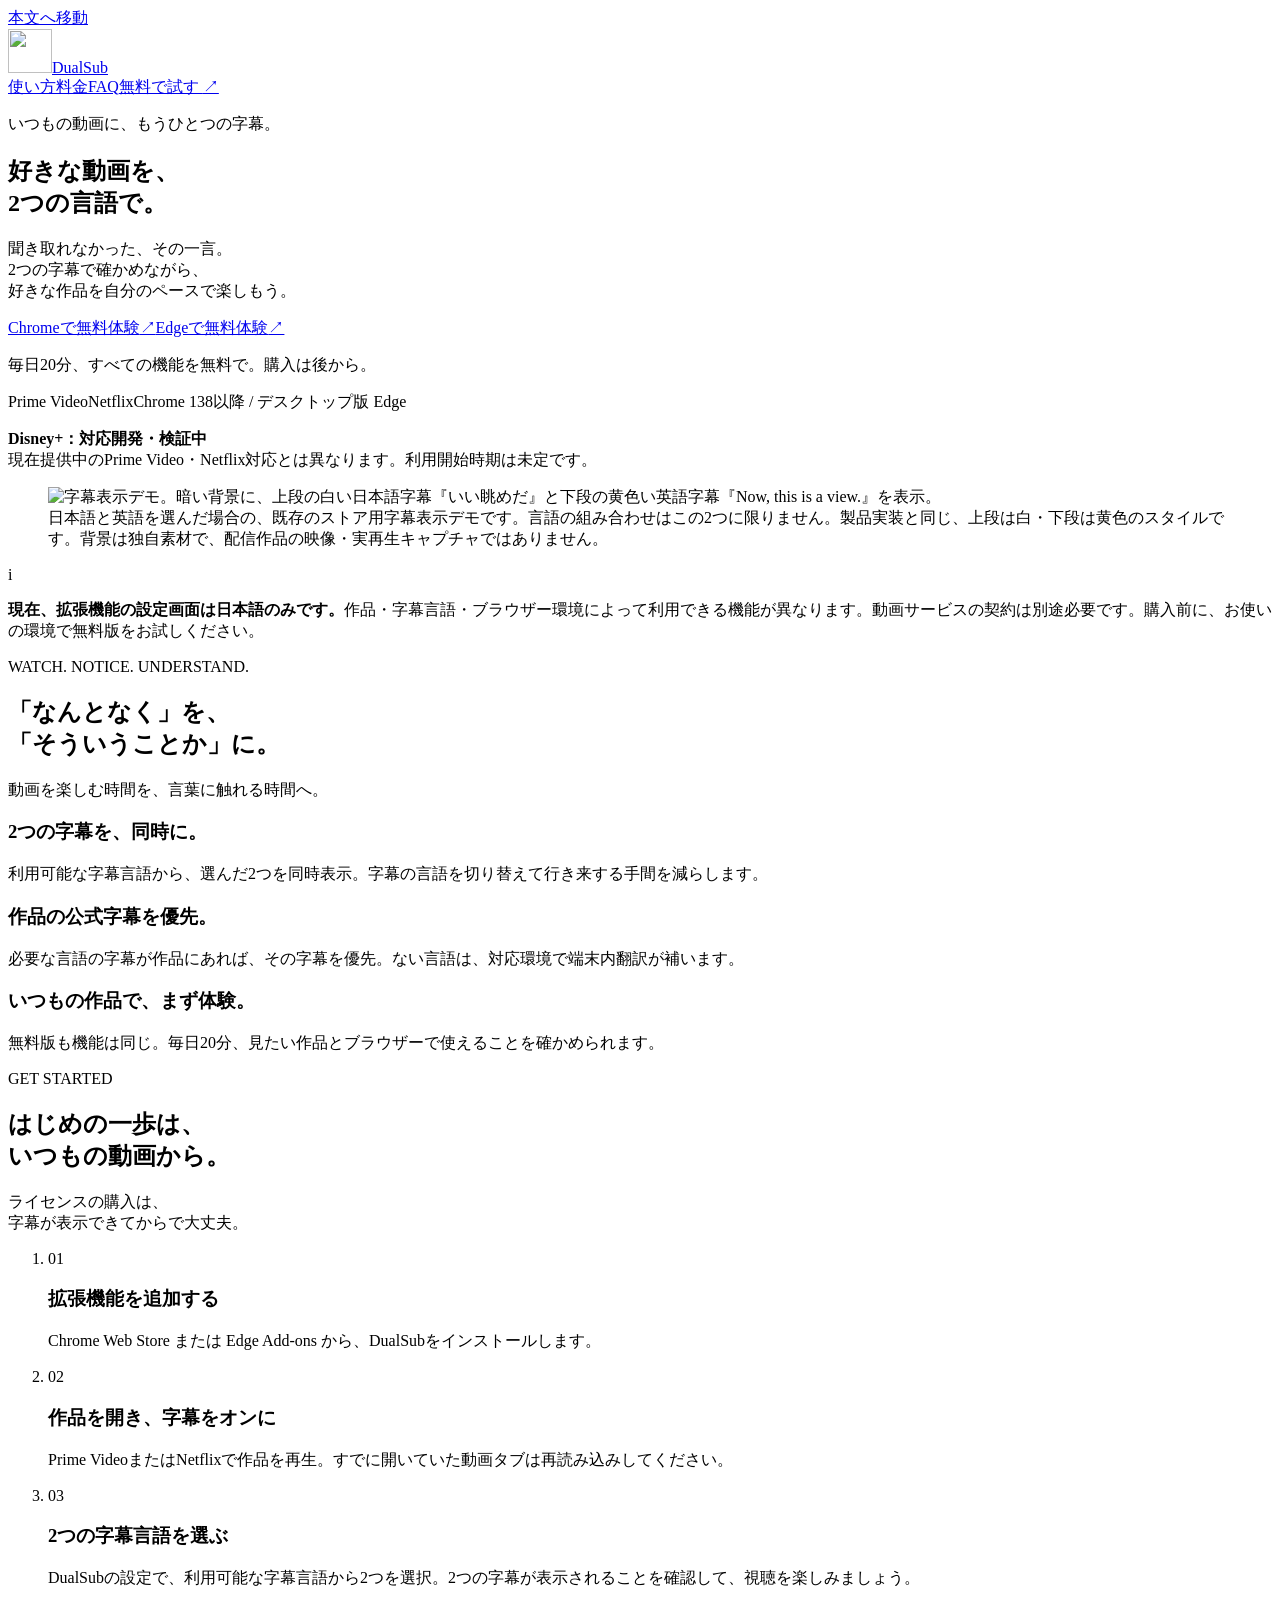
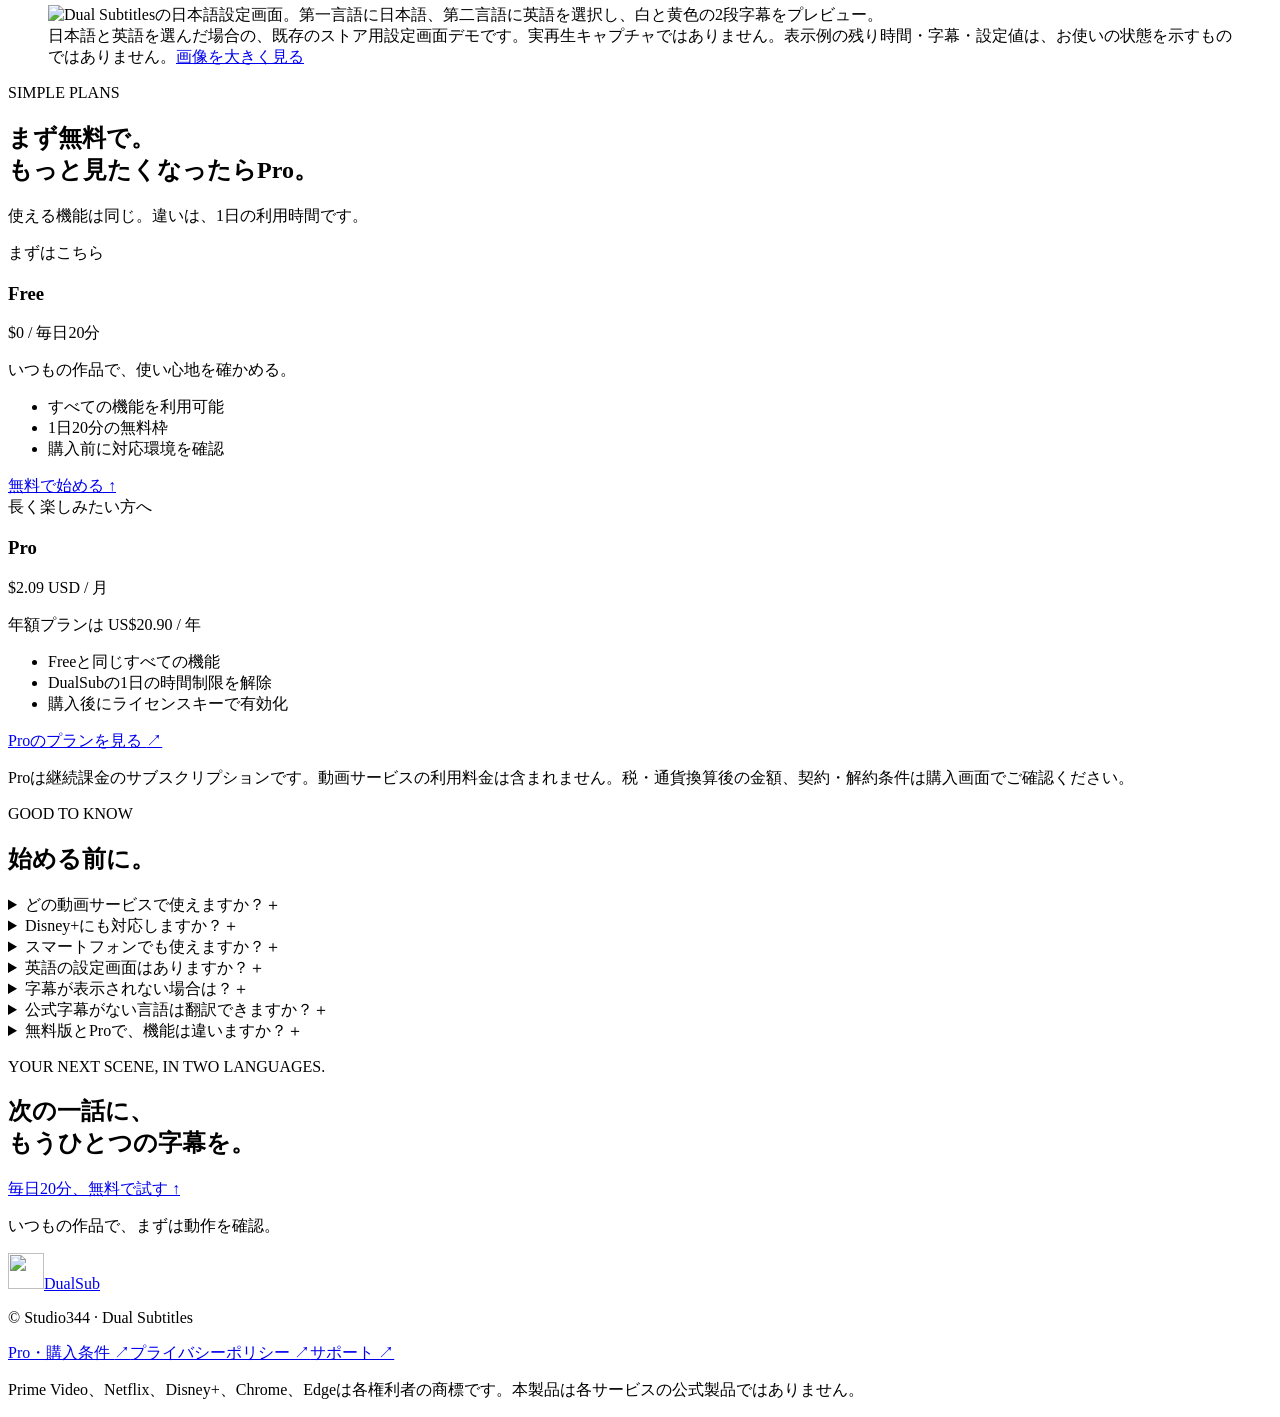
==== index.html @ 06848c65 "料金表記を新価格に更新（Pro 月 $2.09 / 年 $20.90）" ====
<!doctype html>
<html lang="ja">
<head>
<meta charset="utf-8"><meta name="viewport" content="width=device-width,initial-scale=1">
<meta name="description" content="好きな動画を、2つの言語で。DualSubはPrime Video・Netflixで、利用可能な字幕言語から選んだ2つを同時表示するデスクトップ向け拡張機能。まずは毎日20分、無料で試せます。">
<meta http-equiv="Content-Security-Policy" content="default-src 'none'; style-src 'self'; img-src 'self' data:; base-uri 'none'; form-action 'none'">
<meta name="theme-color" content="#07090f"><title>DualSub — 好きな動画を、2つの言語で。</title>
<link rel="stylesheet" href="./assets/dualsub-landing/styles.css">
</head>
<body data-page="dual-subtitles">
<a class="skip" href="#main-content">本文へ移動</a>
<header class="header wrap"><a class="brand" href="#" aria-label="DualSub ホーム"><img class="brand-icon" src="./assets/dualsub-landing/icon-128.png" width="44" height="44" alt="">DualSub</a><nav aria-label="メインナビゲーション"><a href="#how">使い方</a><a href="#plans">料金</a><a href="#faq">FAQ</a><a class="nav-cta" href="#install">無料で試す <span aria-hidden="true">↗</span></a></nav></header>
<main id="main-content">
<section class="hero wrap" aria-labelledby="hero-title">
<div class="hero-copy"><p class="eyebrow">いつもの動画に、もうひとつの字幕。</p><h1 id="hero-title">好きな動画を、<br><span>2つの言語で。</span></h1><p class="lead">聞き取れなかった、その一言。<br>2つの字幕で確かめながら、<br class="desktop-break">好きな作品を自分のペースで楽しもう。</p><div class="cta-row" id="install"><a class="button primary" href="https://chromewebstore.google.com/detail/gajnpdlffhjcgmbgiikbdcgimkfahaaf" target="_blank" rel="noopener noreferrer">Chromeで無料体験<span aria-hidden="true">↗</span></a><a class="button secondary" href="https://microsoftedge.microsoft.com/addons/detail/mfnleajhnlhionejjjfojkgihihmjhjm" target="_blank" rel="noopener noreferrer">Edgeで無料体験<span aria-hidden="true">↗</span></a></div><p class="micro">毎日20分、すべての機能を無料で。購入は後から。</p><div class="compat"><span>Prime Video</span><span>Netflix</span><span class="desktop-tag">Chrome 138以降 / デスクトップ版 Edge</span></div><p class="development-note"><strong>Disney+：対応開発・検証中</strong><br>現在提供中のPrime Video・Netflix対応とは異なります。利用開始時期は未定です。</p></div>
<figure class="product-visual"><div class="subtitle-crop"><img src="./assets/dualsub-landing/subtitle-display.png" width="1280" height="800" alt="字幕表示デモ。暗い背景に、上段の白い日本語字幕『いい眺めだ』と下段の黄色い英語字幕『Now, this is a view.』を表示。" fetchpriority="high"></div><figcaption>日本語と英語を選んだ場合の、既存のストア用字幕表示デモです。言語の組み合わせはこの2つに限りません。製品実装と同じ、上段は白・下段は黄色のスタイルです。背景は独自素材で、配信作品の映像・実再生キャプチャではありません。</figcaption></figure>
</section>
<div class="conditions wrap"><span class="info-icon" aria-hidden="true">i</span><p><strong>現在、拡張機能の設定画面は日本語のみです。</strong>作品・字幕言語・ブラウザー環境によって利用できる機能が異なります。動画サービスの契約は別途必要です。購入前に、お使いの環境で無料版をお試しください。</p></div>
<section class="section wrap" aria-labelledby="benefits-title"><div class="section-heading"><p class="eyebrow">WATCH. NOTICE. UNDERSTAND.</p><h2 id="benefits-title">「なんとなく」を、<br>「そういうことか」に。</h2><p>動画を楽しむ時間を、言葉に触れる時間へ。</p></div><div class="benefit-grid"><article class="benefit"><h3>2つの字幕を、同時に。</h3><p>利用可能な字幕言語から、選んだ2つを同時表示。字幕の言語を切り替えて行き来する手間を減らします。</p></article><article class="benefit"><h3>作品の公式字幕を優先。</h3><p>必要な言語の字幕が作品にあれば、その字幕を優先。ない言語は、対応環境で端末内翻訳が補います。</p></article><article class="benefit"><h3>いつもの作品で、まず体験。</h3><p>無料版も機能は同じ。毎日20分、見たい作品とブラウザーで使えることを確かめられます。</p></article></div></section>
<section class="how-section" id="how" aria-labelledby="how-title"><div class="wrap how-layout"><div class="section-heading"><p class="eyebrow">GET STARTED</p><h2 id="how-title">はじめの一歩は、<br>いつもの動画から。</h2><p>ライセンスの購入は、<br>字幕が表示できてからで大丈夫。</p></div><ol class="steps"><li><span class="step-number">01</span><div><h3>拡張機能を追加する</h3><p>Chrome Web Store または Edge Add-ons から、DualSubをインストールします。</p></div></li><li><span class="step-number">02</span><div><h3>作品を開き、字幕をオンに</h3><p>Prime VideoまたはNetflixで作品を再生。すでに開いていた動画タブは再読み込みしてください。</p></div></li><li><span class="step-number">03</span><div><h3>2つの字幕言語を選ぶ</h3><p>DualSubの設定で、利用可能な字幕言語から2つを選択。2つの字幕が表示されることを確認して、視聴を楽しみましょう。</p></div></li></ol></div><figure class="product-visual settings-visual wrap"><div class="settings-crop"><img src="./assets/dualsub-landing/settings-screen.png" width="1280" height="800" alt="Dual Subtitlesの日本語設定画面。第一言語に日本語、第二言語に英語を選択し、白と黄色の2段字幕をプレビュー。" loading="lazy"></div><figcaption>日本語と英語を選んだ場合の、既存のストア用設定画面デモです。実再生キャプチャではありません。表示例の残り時間・字幕・設定値は、お使いの状態を示すものではありません。<a href="./assets/dualsub-landing/settings-screen.png">画像を大きく見る</a></figcaption></figure></section>
<section class="section wrap plans" id="plans" aria-labelledby="plans-title"><div class="section-heading centered"><p class="eyebrow">SIMPLE PLANS</p><h2 id="plans-title">まず無料で。<br class="mobile-break">もっと見たくなったらPro。</h2><p>使える機能は同じ。違いは、1日の利用時間です。</p></div><div class="plan-grid"><article class="plan"><span class="plan-tag">まずはこちら</span><h3>Free</h3><div class="price">$0<span> / 毎日20分</span></div><p>いつもの作品で、使い心地を確かめる。</p><ul><li>すべての機能を利用可能</li><li>1日20分の無料枠</li><li>購入前に対応環境を確認</li></ul><a class="button secondary full" href="#install">無料で始める <span aria-hidden="true">↑</span></a></article><article class="plan pro"><span class="plan-tag">長く楽しみたい方へ</span><h3>Pro</h3><div class="price">$2.09<span> USD / 月</span></div><p class="annual">年額プランは US$20.90 / 年</p><ul><li>Freeと同じすべての機能</li><li>DualSubの1日の時間制限を解除</li><li>購入後にライセンスキーで有効化</li></ul><a class="button primary full" href="https://himiyosh.gumroad.com/l/dual-subtitles-pro" target="_blank" rel="noopener noreferrer">Proのプランを見る <span aria-hidden="true">↗</span></a></article></div><p class="pricing-note">Proは継続課金のサブスクリプションです。動画サービスの利用料金は含まれません。税・通貨換算後の金額、契約・解約条件は購入画面でご確認ください。</p></section>
<section class="section wrap faq-section" id="faq" aria-labelledby="faq-title"><div class="section-heading"><p class="eyebrow">GOOD TO KNOW</p><h2 id="faq-title">始める前に。</h2></div><div class="faqs"><details><summary>どの動画サービスで使えますか？<span aria-hidden="true">＋</span></summary><p>Prime VideoとNetflixを対象としたデスクトップ向け拡張機能です。すべての作品・字幕言語での動作を保証するものではありません。お使いの作品で、購入前に無料版の表示をご確認ください。</p></details><details><summary>Disney+にも対応しますか？<span aria-hidden="true">＋</span></summary><p>Disney+対応は開発・検証中です。現在提供中のPrime Video・Netflix対応とは区別しています。利用開始時期は未定で、現時点での利用を保証するものではありません。</p></details><details><summary>スマートフォンでも使えますか？<span aria-hidden="true">＋</span></summary><p>このページで案内するDualSubは、デスクトップ版Chrome／Edge向けです。スマートフォンの動画アプリ向けの拡張機能ではありません。</p></details><details><summary>英語の設定画面はありますか？<span aria-hidden="true">＋</span></summary><p>現在、設定画面は日本語のみです。字幕として選べる言語と、設定画面の言語は異なります。</p></details><details><summary>字幕が表示されない場合は？<span aria-hidden="true">＋</span></summary><p>まず動画サービス側の字幕がオンか確認し、インストール前から開いていた動画タブを再読み込みしてください。作品に希望の字幕がない場合や、ブラウザー・言語が端末内翻訳に対応していない場合は、希望どおりに表示できないことがあります。</p></details><details><summary>公式字幕がない言語は翻訳できますか？<span aria-hidden="true">＋</span></summary><p>対応するブラウザー・言語・環境では端末内翻訳を利用できます。すべての環境や言語で利用できるわけではなく、翻訳の品質も内容により異なります。</p></details><details><summary>無料版とProで、機能は違いますか？<span aria-hidden="true">＋</span></summary><p>機能は同じです。無料版は1日20分の利用枠があり、ProはDualSubの1日の時間制限を解除します。動画サービス自体の契約は、どちらも別途必要です。</p></details></div></section>
<section class="last-call wrap"><div><p class="eyebrow">YOUR NEXT SCENE, IN TWO LANGUAGES.</p><h2>次の一話に、<br>もうひとつの字幕を。</h2></div><div><a class="button primary" href="#install">毎日20分、無料で試す <span aria-hidden="true">↑</span></a><p class="micro">いつもの作品で、まずは動作を確認。</p></div></section>
</main>
<footer class="footer wrap"><a class="brand" href="#"><img class="brand-icon" src="./assets/dualsub-landing/icon-128.png" width="36" height="36" alt="">DualSub</a><p>© Studio344 · Dual Subtitles</p><a href="https://himiyosh.gumroad.com/l/dual-subtitles-pro" target="_blank" rel="noopener noreferrer">Pro・購入条件 <span aria-hidden="true">↗</span></a><a href="https://studio344.github.io/Info/dual-subtitles-privacy.html" target="_blank" rel="noopener noreferrer">プライバシーポリシー ↗</a><a href="https://studio344.github.io/Info/dual-subtitles-support.html" target="_blank" rel="noopener noreferrer">サポート ↗</a><p class="trademark">Prime Video、Netflix、Disney+、Chrome、Edgeは各権利者の商標です。本製品は各サービスの公式製品ではありません。</p></footer>
</body></html>
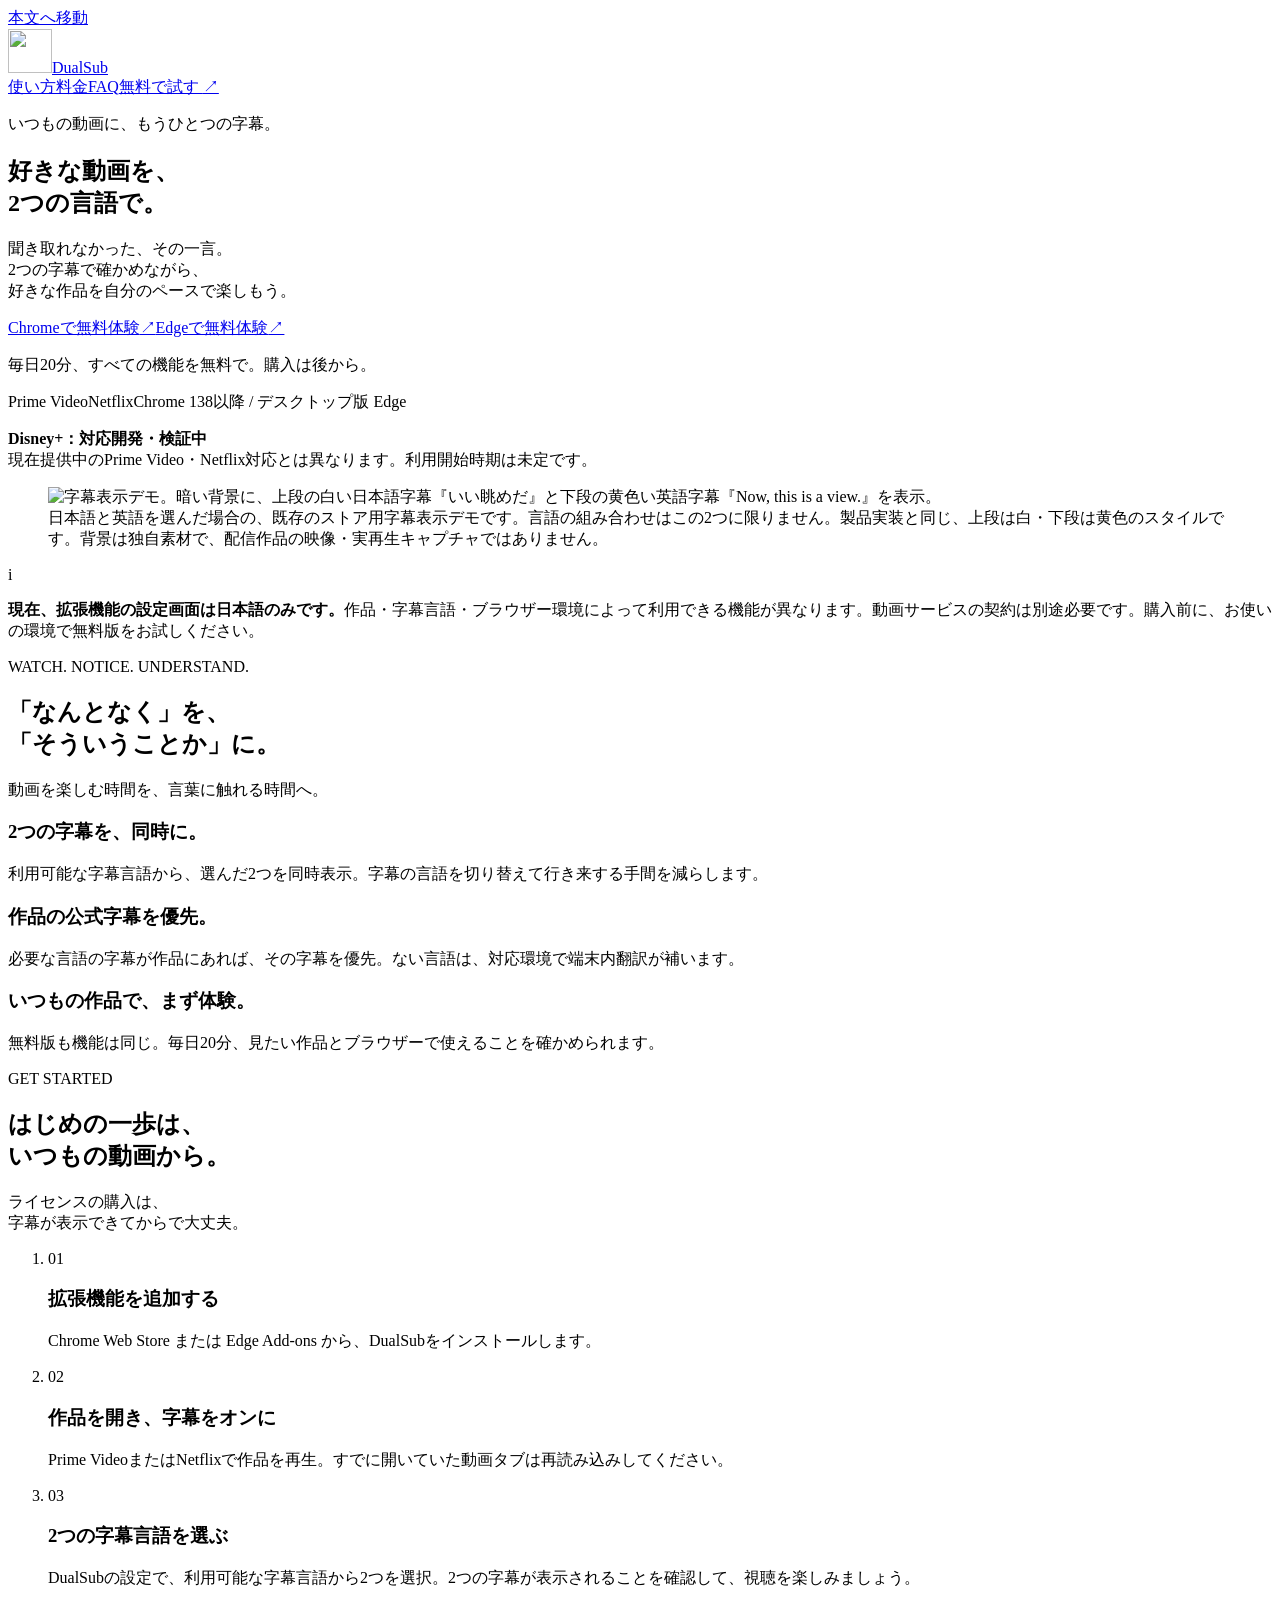
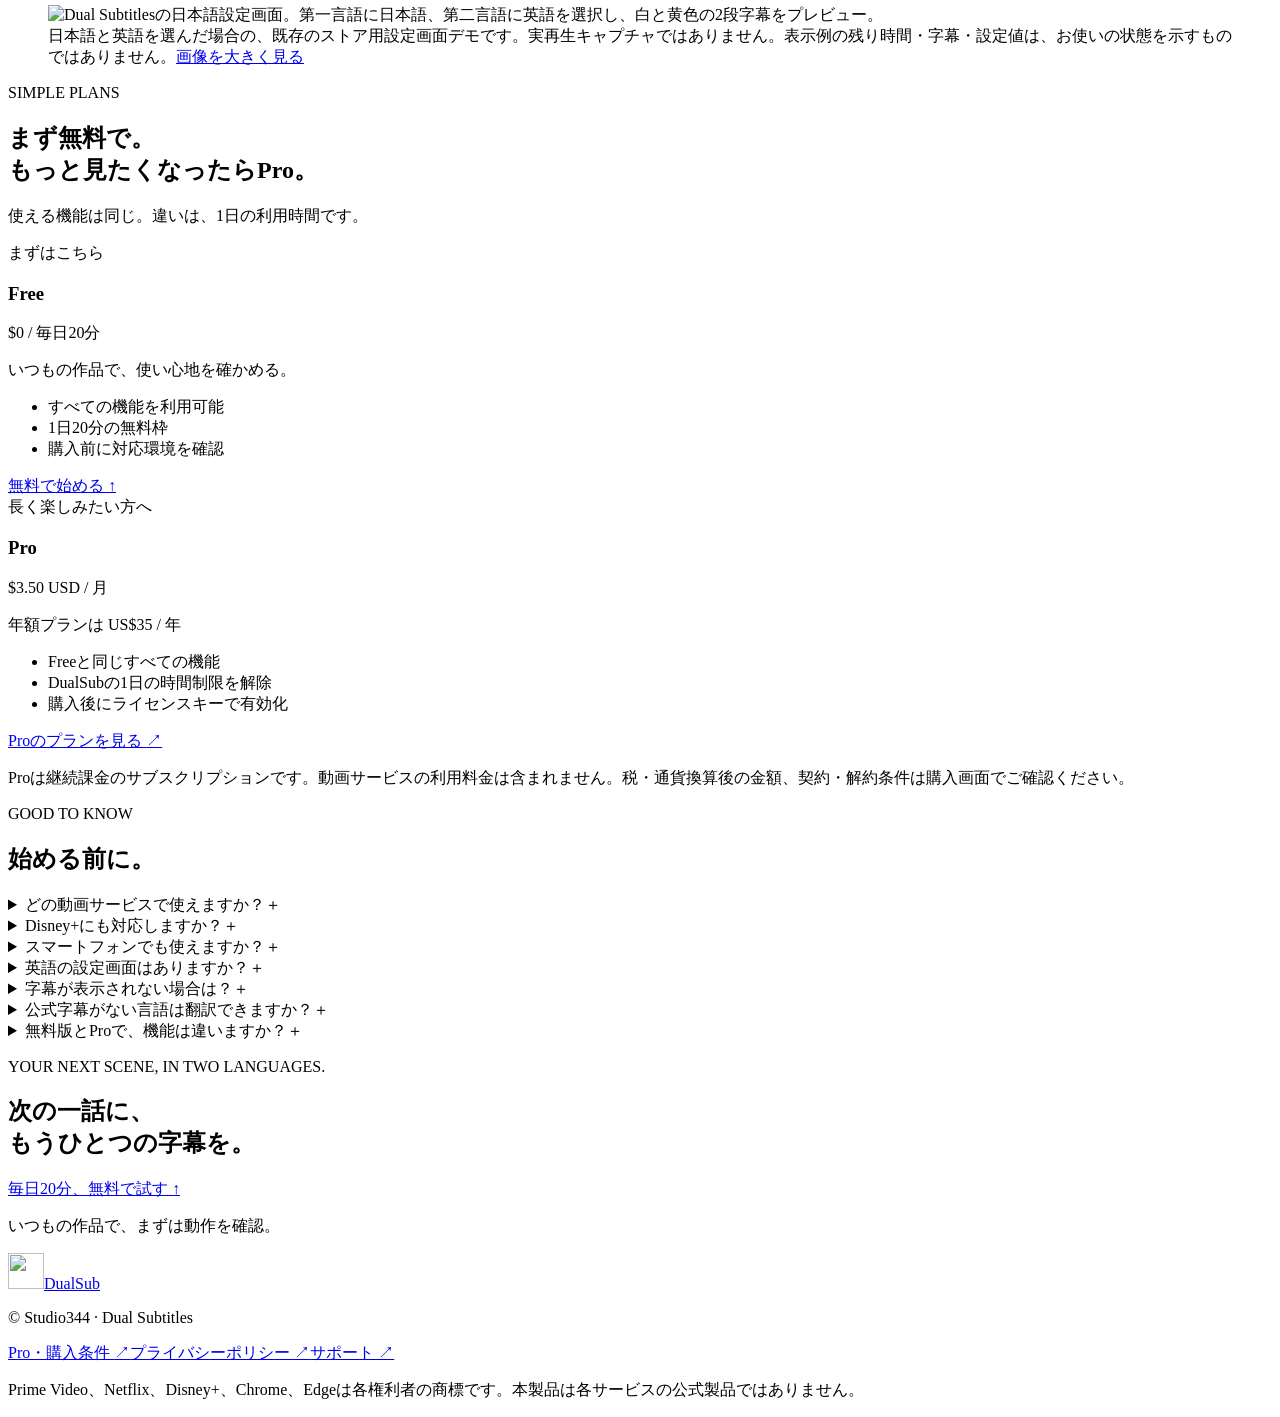
==== commit 00dafe8e: "料金表記を $3.50 / $35 に戻す" ====
--- a/index.html
+++ b/index.html
@@ -18,7 +18,7 @@
 <div class="conditions wrap"><span class="info-icon" aria-hidden="true">i</span><p><strong>現在、拡張機能の設定画面は日本語のみです。</strong>作品・字幕言語・ブラウザー環境によって利用できる機能が異なります。動画サービスの契約は別途必要です。購入前に、お使いの環境で無料版をお試しください。</p></div>
 <section class="section wrap" aria-labelledby="benefits-title"><div class="section-heading"><p class="eyebrow">WATCH. NOTICE. UNDERSTAND.</p><h2 id="benefits-title">「なんとなく」を、<br>「そういうことか」に。</h2><p>動画を楽しむ時間を、言葉に触れる時間へ。</p></div><div class="benefit-grid"><article class="benefit"><h3>2つの字幕を、同時に。</h3><p>利用可能な字幕言語から、選んだ2つを同時表示。字幕の言語を切り替えて行き来する手間を減らします。</p></article><article class="benefit"><h3>作品の公式字幕を優先。</h3><p>必要な言語の字幕が作品にあれば、その字幕を優先。ない言語は、対応環境で端末内翻訳が補います。</p></article><article class="benefit"><h3>いつもの作品で、まず体験。</h3><p>無料版も機能は同じ。毎日20分、見たい作品とブラウザーで使えることを確かめられます。</p></article></div></section>
 <section class="how-section" id="how" aria-labelledby="how-title"><div class="wrap how-layout"><div class="section-heading"><p class="eyebrow">GET STARTED</p><h2 id="how-title">はじめの一歩は、<br>いつもの動画から。</h2><p>ライセンスの購入は、<br>字幕が表示できてからで大丈夫。</p></div><ol class="steps"><li><span class="step-number">01</span><div><h3>拡張機能を追加する</h3><p>Chrome Web Store または Edge Add-ons から、DualSubをインストールします。</p></div></li><li><span class="step-number">02</span><div><h3>作品を開き、字幕をオンに</h3><p>Prime VideoまたはNetflixで作品を再生。すでに開いていた動画タブは再読み込みしてください。</p></div></li><li><span class="step-number">03</span><div><h3>2つの字幕言語を選ぶ</h3><p>DualSubの設定で、利用可能な字幕言語から2つを選択。2つの字幕が表示されることを確認して、視聴を楽しみましょう。</p></div></li></ol></div><figure class="product-visual settings-visual wrap"><div class="settings-crop"><img src="./assets/dualsub-landing/settings-screen.png" width="1280" height="800" alt="Dual Subtitlesの日本語設定画面。第一言語に日本語、第二言語に英語を選択し、白と黄色の2段字幕をプレビュー。" loading="lazy"></div><figcaption>日本語と英語を選んだ場合の、既存のストア用設定画面デモです。実再生キャプチャではありません。表示例の残り時間・字幕・設定値は、お使いの状態を示すものではありません。<a href="./assets/dualsub-landing/settings-screen.png">画像を大きく見る</a></figcaption></figure></section>
-<section class="section wrap plans" id="plans" aria-labelledby="plans-title"><div class="section-heading centered"><p class="eyebrow">SIMPLE PLANS</p><h2 id="plans-title">まず無料で。<br class="mobile-break">もっと見たくなったらPro。</h2><p>使える機能は同じ。違いは、1日の利用時間です。</p></div><div class="plan-grid"><article class="plan"><span class="plan-tag">まずはこちら</span><h3>Free</h3><div class="price">$0<span> / 毎日20分</span></div><p>いつもの作品で、使い心地を確かめる。</p><ul><li>すべての機能を利用可能</li><li>1日20分の無料枠</li><li>購入前に対応環境を確認</li></ul><a class="button secondary full" href="#install">無料で始める <span aria-hidden="true">↑</span></a></article><article class="plan pro"><span class="plan-tag">長く楽しみたい方へ</span><h3>Pro</h3><div class="price">$2.09<span> USD / 月</span></div><p class="annual">年額プランは US$20.90 / 年</p><ul><li>Freeと同じすべての機能</li><li>DualSubの1日の時間制限を解除</li><li>購入後にライセンスキーで有効化</li></ul><a class="button primary full" href="https://himiyosh.gumroad.com/l/dual-subtitles-pro" target="_blank" rel="noopener noreferrer">Proのプランを見る <span aria-hidden="true">↗</span></a></article></div><p class="pricing-note">Proは継続課金のサブスクリプションです。動画サービスの利用料金は含まれません。税・通貨換算後の金額、契約・解約条件は購入画面でご確認ください。</p></section>
+<section class="section wrap plans" id="plans" aria-labelledby="plans-title"><div class="section-heading centered"><p class="eyebrow">SIMPLE PLANS</p><h2 id="plans-title">まず無料で。<br class="mobile-break">もっと見たくなったらPro。</h2><p>使える機能は同じ。違いは、1日の利用時間です。</p></div><div class="plan-grid"><article class="plan"><span class="plan-tag">まずはこちら</span><h3>Free</h3><div class="price">$0<span> / 毎日20分</span></div><p>いつもの作品で、使い心地を確かめる。</p><ul><li>すべての機能を利用可能</li><li>1日20分の無料枠</li><li>購入前に対応環境を確認</li></ul><a class="button secondary full" href="#install">無料で始める <span aria-hidden="true">↑</span></a></article><article class="plan pro"><span class="plan-tag">長く楽しみたい方へ</span><h3>Pro</h3><div class="price">$3.50<span> USD / 月</span></div><p class="annual">年額プランは US$35 / 年</p><ul><li>Freeと同じすべての機能</li><li>DualSubの1日の時間制限を解除</li><li>購入後にライセンスキーで有効化</li></ul><a class="button primary full" href="https://himiyosh.gumroad.com/l/dual-subtitles-pro" target="_blank" rel="noopener noreferrer">Proのプランを見る <span aria-hidden="true">↗</span></a></article></div><p class="pricing-note">Proは継続課金のサブスクリプションです。動画サービスの利用料金は含まれません。税・通貨換算後の金額、契約・解約条件は購入画面でご確認ください。</p></section>
 <section class="section wrap faq-section" id="faq" aria-labelledby="faq-title"><div class="section-heading"><p class="eyebrow">GOOD TO KNOW</p><h2 id="faq-title">始める前に。</h2></div><div class="faqs"><details><summary>どの動画サービスで使えますか？<span aria-hidden="true">＋</span></summary><p>Prime VideoとNetflixを対象としたデスクトップ向け拡張機能です。すべての作品・字幕言語での動作を保証するものではありません。お使いの作品で、購入前に無料版の表示をご確認ください。</p></details><details><summary>Disney+にも対応しますか？<span aria-hidden="true">＋</span></summary><p>Disney+対応は開発・検証中です。現在提供中のPrime Video・Netflix対応とは区別しています。利用開始時期は未定で、現時点での利用を保証するものではありません。</p></details><details><summary>スマートフォンでも使えますか？<span aria-hidden="true">＋</span></summary><p>このページで案内するDualSubは、デスクトップ版Chrome／Edge向けです。スマートフォンの動画アプリ向けの拡張機能ではありません。</p></details><details><summary>英語の設定画面はありますか？<span aria-hidden="true">＋</span></summary><p>現在、設定画面は日本語のみです。字幕として選べる言語と、設定画面の言語は異なります。</p></details><details><summary>字幕が表示されない場合は？<span aria-hidden="true">＋</span></summary><p>まず動画サービス側の字幕がオンか確認し、インストール前から開いていた動画タブを再読み込みしてください。作品に希望の字幕がない場合や、ブラウザー・言語が端末内翻訳に対応していない場合は、希望どおりに表示できないことがあります。</p></details><details><summary>公式字幕がない言語は翻訳できますか？<span aria-hidden="true">＋</span></summary><p>対応するブラウザー・言語・環境では端末内翻訳を利用できます。すべての環境や言語で利用できるわけではなく、翻訳の品質も内容により異なります。</p></details><details><summary>無料版とProで、機能は違いますか？<span aria-hidden="true">＋</span></summary><p>機能は同じです。無料版は1日20分の利用枠があり、ProはDualSubの1日の時間制限を解除します。動画サービス自体の契約は、どちらも別途必要です。</p></details></div></section>
 <section class="last-call wrap"><div><p class="eyebrow">YOUR NEXT SCENE, IN TWO LANGUAGES.</p><h2>次の一話に、<br>もうひとつの字幕を。</h2></div><div><a class="button primary" href="#install">毎日20分、無料で試す <span aria-hidden="true">↑</span></a><p class="micro">いつもの作品で、まずは動作を確認。</p></div></section>
 </main>
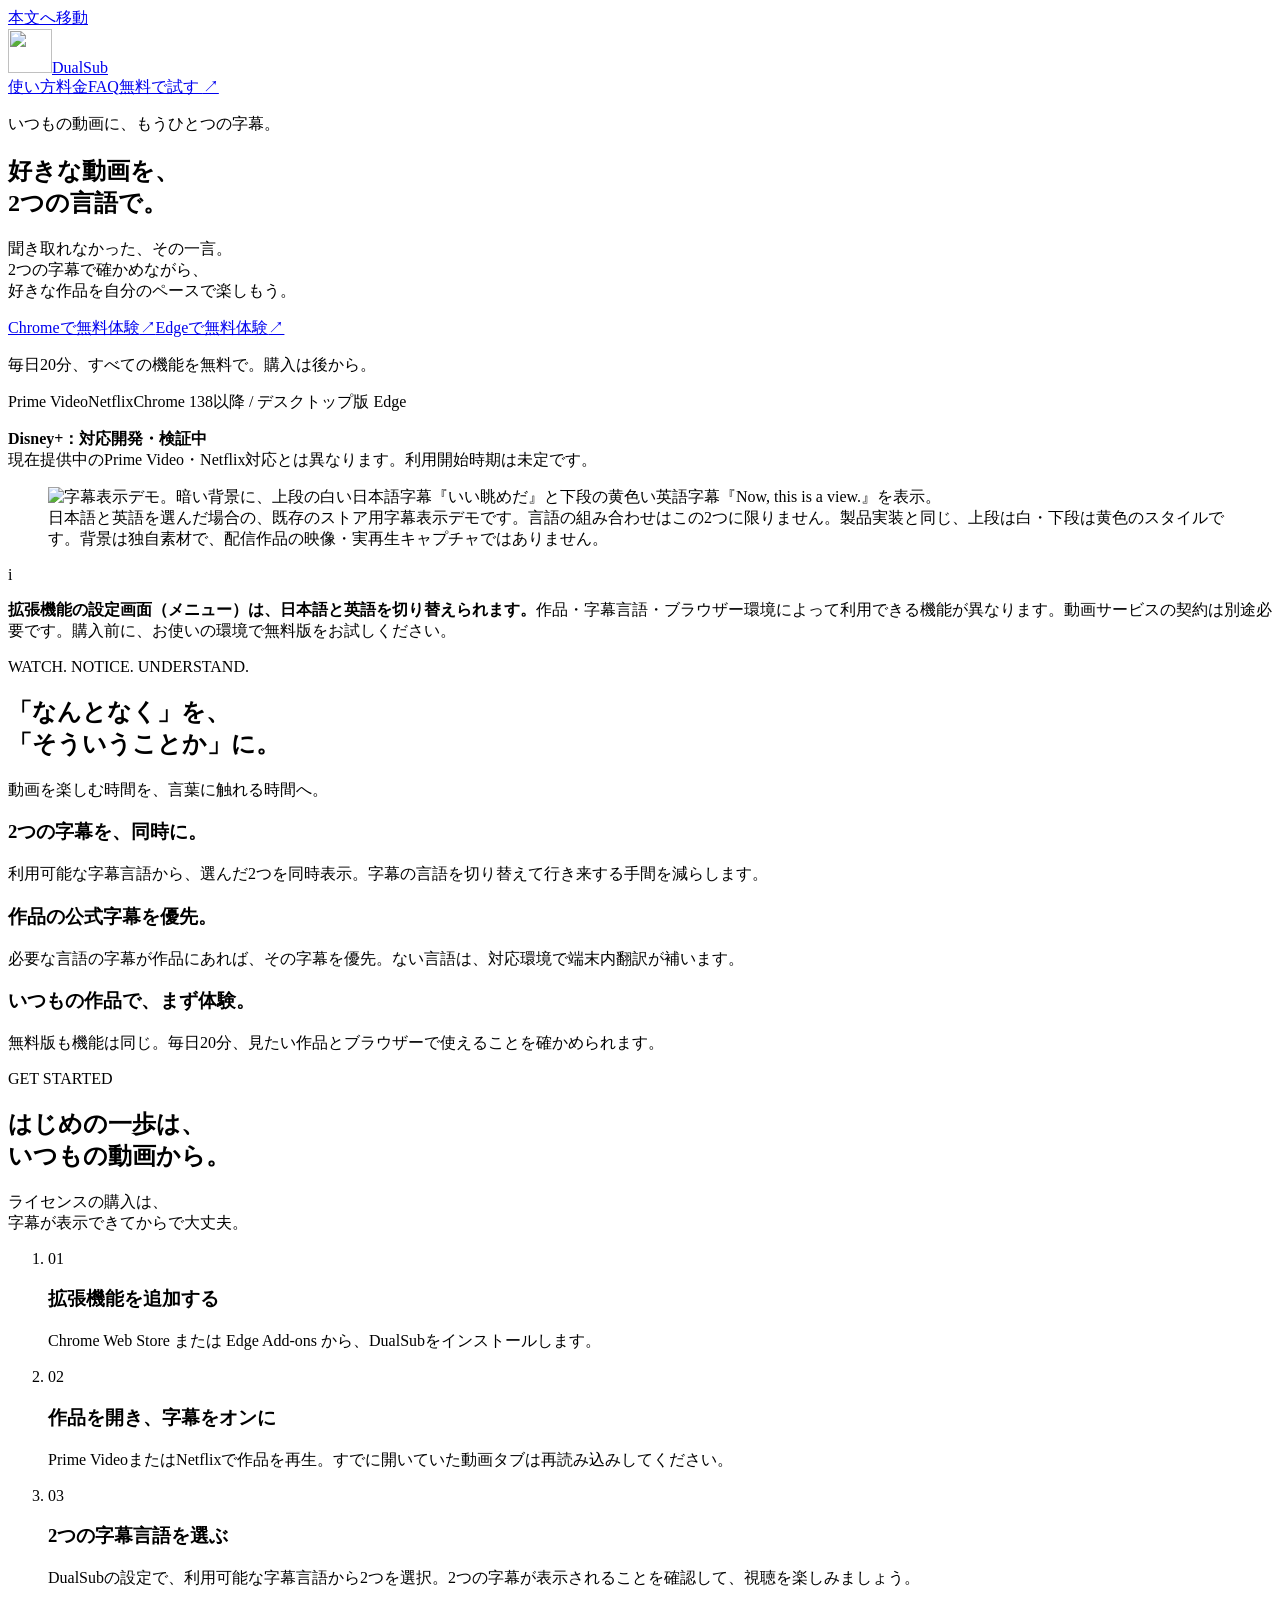
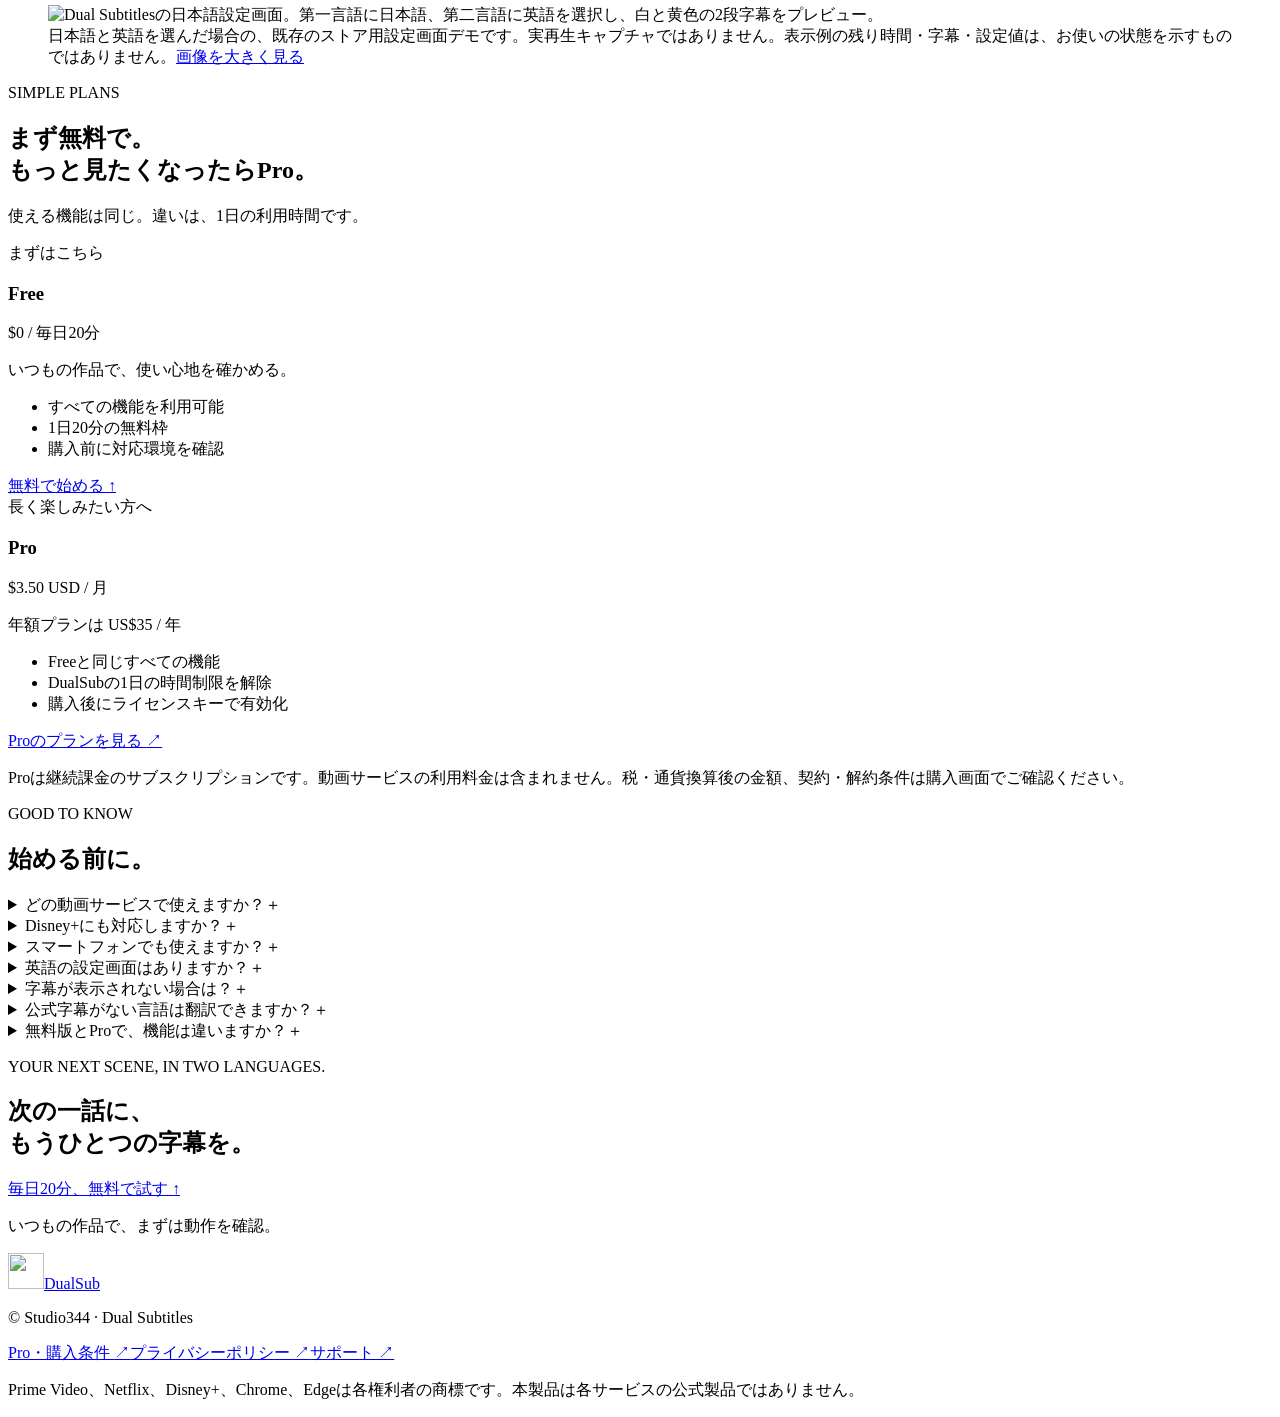
==== commit 07f1cc5c: "設定画面の言語表記を修正 (日英切り替え対応に更新)" ====
--- a/index.html
+++ b/index.html
@@ -15,11 +15,11 @@
 <div class="hero-copy"><p class="eyebrow">いつもの動画に、もうひとつの字幕。</p><h1 id="hero-title">好きな動画を、<br><span>2つの言語で。</span></h1><p class="lead">聞き取れなかった、その一言。<br>2つの字幕で確かめながら、<br class="desktop-break">好きな作品を自分のペースで楽しもう。</p><div class="cta-row" id="install"><a class="button primary" href="https://chromewebstore.google.com/detail/gajnpdlffhjcgmbgiikbdcgimkfahaaf" target="_blank" rel="noopener noreferrer">Chromeで無料体験<span aria-hidden="true">↗</span></a><a class="button secondary" href="https://microsoftedge.microsoft.com/addons/detail/mfnleajhnlhionejjjfojkgihihmjhjm" target="_blank" rel="noopener noreferrer">Edgeで無料体験<span aria-hidden="true">↗</span></a></div><p class="micro">毎日20分、すべての機能を無料で。購入は後から。</p><div class="compat"><span>Prime Video</span><span>Netflix</span><span class="desktop-tag">Chrome 138以降 / デスクトップ版 Edge</span></div><p class="development-note"><strong>Disney+：対応開発・検証中</strong><br>現在提供中のPrime Video・Netflix対応とは異なります。利用開始時期は未定です。</p></div>
 <figure class="product-visual"><div class="subtitle-crop"><img src="./assets/dualsub-landing/subtitle-display.png" width="1280" height="800" alt="字幕表示デモ。暗い背景に、上段の白い日本語字幕『いい眺めだ』と下段の黄色い英語字幕『Now, this is a view.』を表示。" fetchpriority="high"></div><figcaption>日本語と英語を選んだ場合の、既存のストア用字幕表示デモです。言語の組み合わせはこの2つに限りません。製品実装と同じ、上段は白・下段は黄色のスタイルです。背景は独自素材で、配信作品の映像・実再生キャプチャではありません。</figcaption></figure>
 </section>
-<div class="conditions wrap"><span class="info-icon" aria-hidden="true">i</span><p><strong>現在、拡張機能の設定画面は日本語のみです。</strong>作品・字幕言語・ブラウザー環境によって利用できる機能が異なります。動画サービスの契約は別途必要です。購入前に、お使いの環境で無料版をお試しください。</p></div>
+<div class="conditions wrap"><span class="info-icon" aria-hidden="true">i</span><p><strong>拡張機能の設定画面（メニュー）は、日本語と英語を切り替えられます。</strong>作品・字幕言語・ブラウザー環境によって利用できる機能が異なります。動画サービスの契約は別途必要です。購入前に、お使いの環境で無料版をお試しください。</p></div>
 <section class="section wrap" aria-labelledby="benefits-title"><div class="section-heading"><p class="eyebrow">WATCH. NOTICE. UNDERSTAND.</p><h2 id="benefits-title">「なんとなく」を、<br>「そういうことか」に。</h2><p>動画を楽しむ時間を、言葉に触れる時間へ。</p></div><div class="benefit-grid"><article class="benefit"><h3>2つの字幕を、同時に。</h3><p>利用可能な字幕言語から、選んだ2つを同時表示。字幕の言語を切り替えて行き来する手間を減らします。</p></article><article class="benefit"><h3>作品の公式字幕を優先。</h3><p>必要な言語の字幕が作品にあれば、その字幕を優先。ない言語は、対応環境で端末内翻訳が補います。</p></article><article class="benefit"><h3>いつもの作品で、まず体験。</h3><p>無料版も機能は同じ。毎日20分、見たい作品とブラウザーで使えることを確かめられます。</p></article></div></section>
 <section class="how-section" id="how" aria-labelledby="how-title"><div class="wrap how-layout"><div class="section-heading"><p class="eyebrow">GET STARTED</p><h2 id="how-title">はじめの一歩は、<br>いつもの動画から。</h2><p>ライセンスの購入は、<br>字幕が表示できてからで大丈夫。</p></div><ol class="steps"><li><span class="step-number">01</span><div><h3>拡張機能を追加する</h3><p>Chrome Web Store または Edge Add-ons から、DualSubをインストールします。</p></div></li><li><span class="step-number">02</span><div><h3>作品を開き、字幕をオンに</h3><p>Prime VideoまたはNetflixで作品を再生。すでに開いていた動画タブは再読み込みしてください。</p></div></li><li><span class="step-number">03</span><div><h3>2つの字幕言語を選ぶ</h3><p>DualSubの設定で、利用可能な字幕言語から2つを選択。2つの字幕が表示されることを確認して、視聴を楽しみましょう。</p></div></li></ol></div><figure class="product-visual settings-visual wrap"><div class="settings-crop"><img src="./assets/dualsub-landing/settings-screen.png" width="1280" height="800" alt="Dual Subtitlesの日本語設定画面。第一言語に日本語、第二言語に英語を選択し、白と黄色の2段字幕をプレビュー。" loading="lazy"></div><figcaption>日本語と英語を選んだ場合の、既存のストア用設定画面デモです。実再生キャプチャではありません。表示例の残り時間・字幕・設定値は、お使いの状態を示すものではありません。<a href="./assets/dualsub-landing/settings-screen.png">画像を大きく見る</a></figcaption></figure></section>
 <section class="section wrap plans" id="plans" aria-labelledby="plans-title"><div class="section-heading centered"><p class="eyebrow">SIMPLE PLANS</p><h2 id="plans-title">まず無料で。<br class="mobile-break">もっと見たくなったらPro。</h2><p>使える機能は同じ。違いは、1日の利用時間です。</p></div><div class="plan-grid"><article class="plan"><span class="plan-tag">まずはこちら</span><h3>Free</h3><div class="price">$0<span> / 毎日20分</span></div><p>いつもの作品で、使い心地を確かめる。</p><ul><li>すべての機能を利用可能</li><li>1日20分の無料枠</li><li>購入前に対応環境を確認</li></ul><a class="button secondary full" href="#install">無料で始める <span aria-hidden="true">↑</span></a></article><article class="plan pro"><span class="plan-tag">長く楽しみたい方へ</span><h3>Pro</h3><div class="price">$3.50<span> USD / 月</span></div><p class="annual">年額プランは US$35 / 年</p><ul><li>Freeと同じすべての機能</li><li>DualSubの1日の時間制限を解除</li><li>購入後にライセンスキーで有効化</li></ul><a class="button primary full" href="https://himiyosh.gumroad.com/l/dual-subtitles-pro" target="_blank" rel="noopener noreferrer">Proのプランを見る <span aria-hidden="true">↗</span></a></article></div><p class="pricing-note">Proは継続課金のサブスクリプションです。動画サービスの利用料金は含まれません。税・通貨換算後の金額、契約・解約条件は購入画面でご確認ください。</p></section>
-<section class="section wrap faq-section" id="faq" aria-labelledby="faq-title"><div class="section-heading"><p class="eyebrow">GOOD TO KNOW</p><h2 id="faq-title">始める前に。</h2></div><div class="faqs"><details><summary>どの動画サービスで使えますか？<span aria-hidden="true">＋</span></summary><p>Prime VideoとNetflixを対象としたデスクトップ向け拡張機能です。すべての作品・字幕言語での動作を保証するものではありません。お使いの作品で、購入前に無料版の表示をご確認ください。</p></details><details><summary>Disney+にも対応しますか？<span aria-hidden="true">＋</span></summary><p>Disney+対応は開発・検証中です。現在提供中のPrime Video・Netflix対応とは区別しています。利用開始時期は未定で、現時点での利用を保証するものではありません。</p></details><details><summary>スマートフォンでも使えますか？<span aria-hidden="true">＋</span></summary><p>このページで案内するDualSubは、デスクトップ版Chrome／Edge向けです。スマートフォンの動画アプリ向けの拡張機能ではありません。</p></details><details><summary>英語の設定画面はありますか？<span aria-hidden="true">＋</span></summary><p>現在、設定画面は日本語のみです。字幕として選べる言語と、設定画面の言語は異なります。</p></details><details><summary>字幕が表示されない場合は？<span aria-hidden="true">＋</span></summary><p>まず動画サービス側の字幕がオンか確認し、インストール前から開いていた動画タブを再読み込みしてください。作品に希望の字幕がない場合や、ブラウザー・言語が端末内翻訳に対応していない場合は、希望どおりに表示できないことがあります。</p></details><details><summary>公式字幕がない言語は翻訳できますか？<span aria-hidden="true">＋</span></summary><p>対応するブラウザー・言語・環境では端末内翻訳を利用できます。すべての環境や言語で利用できるわけではなく、翻訳の品質も内容により異なります。</p></details><details><summary>無料版とProで、機能は違いますか？<span aria-hidden="true">＋</span></summary><p>機能は同じです。無料版は1日20分の利用枠があり、ProはDualSubの1日の時間制限を解除します。動画サービス自体の契約は、どちらも別途必要です。</p></details></div></section>
+<section class="section wrap faq-section" id="faq" aria-labelledby="faq-title"><div class="section-heading"><p class="eyebrow">GOOD TO KNOW</p><h2 id="faq-title">始める前に。</h2></div><div class="faqs"><details><summary>どの動画サービスで使えますか？<span aria-hidden="true">＋</span></summary><p>Prime VideoとNetflixを対象としたデスクトップ向け拡張機能です。すべての作品・字幕言語での動作を保証するものではありません。お使いの作品で、購入前に無料版の表示をご確認ください。</p></details><details><summary>Disney+にも対応しますか？<span aria-hidden="true">＋</span></summary><p>Disney+対応は開発・検証中です。現在提供中のPrime Video・Netflix対応とは区別しています。利用開始時期は未定で、現時点での利用を保証するものではありません。</p></details><details><summary>スマートフォンでも使えますか？<span aria-hidden="true">＋</span></summary><p>このページで案内するDualSubは、デスクトップ版Chrome／Edge向けです。スマートフォンの動画アプリ向けの拡張機能ではありません。</p></details><details><summary>英語の設定画面はありますか？<span aria-hidden="true">＋</span></summary><p>はい。設定の「メニュー言語」で日本語・英語を選べます。初期設定では、対応している場合はブラウザーの表示言語に合わせます。字幕として選べる言語とは別です。</p></details><details><summary>字幕が表示されない場合は？<span aria-hidden="true">＋</span></summary><p>まず動画サービス側の字幕がオンか確認し、インストール前から開いていた動画タブを再読み込みしてください。作品に希望の字幕がない場合や、ブラウザー・言語が端末内翻訳に対応していない場合は、希望どおりに表示できないことがあります。</p></details><details><summary>公式字幕がない言語は翻訳できますか？<span aria-hidden="true">＋</span></summary><p>対応するブラウザー・言語・環境では端末内翻訳を利用できます。すべての環境や言語で利用できるわけではなく、翻訳の品質も内容により異なります。</p></details><details><summary>無料版とProで、機能は違いますか？<span aria-hidden="true">＋</span></summary><p>機能は同じです。無料版は1日20分の利用枠があり、ProはDualSubの1日の時間制限を解除します。動画サービス自体の契約は、どちらも別途必要です。</p></details></div></section>
 <section class="last-call wrap"><div><p class="eyebrow">YOUR NEXT SCENE, IN TWO LANGUAGES.</p><h2>次の一話に、<br>もうひとつの字幕を。</h2></div><div><a class="button primary" href="#install">毎日20分、無料で試す <span aria-hidden="true">↑</span></a><p class="micro">いつもの作品で、まずは動作を確認。</p></div></section>
 </main>
 <footer class="footer wrap"><a class="brand" href="#"><img class="brand-icon" src="./assets/dualsub-landing/icon-128.png" width="36" height="36" alt="">DualSub</a><p>© Studio344 · Dual Subtitles</p><a href="https://himiyosh.gumroad.com/l/dual-subtitles-pro" target="_blank" rel="noopener noreferrer">Pro・購入条件 <span aria-hidden="true">↗</span></a><a href="https://studio344.github.io/Info/dual-subtitles-privacy.html" target="_blank" rel="noopener noreferrer">プライバシーポリシー ↗</a><a href="https://studio344.github.io/Info/dual-subtitles-support.html" target="_blank" rel="noopener noreferrer">サポート ↗</a><p class="trademark">Prime Video、Netflix、Disney+、Chrome、Edgeは各権利者の商標です。本製品は各サービスの公式製品ではありません。</p></footer>
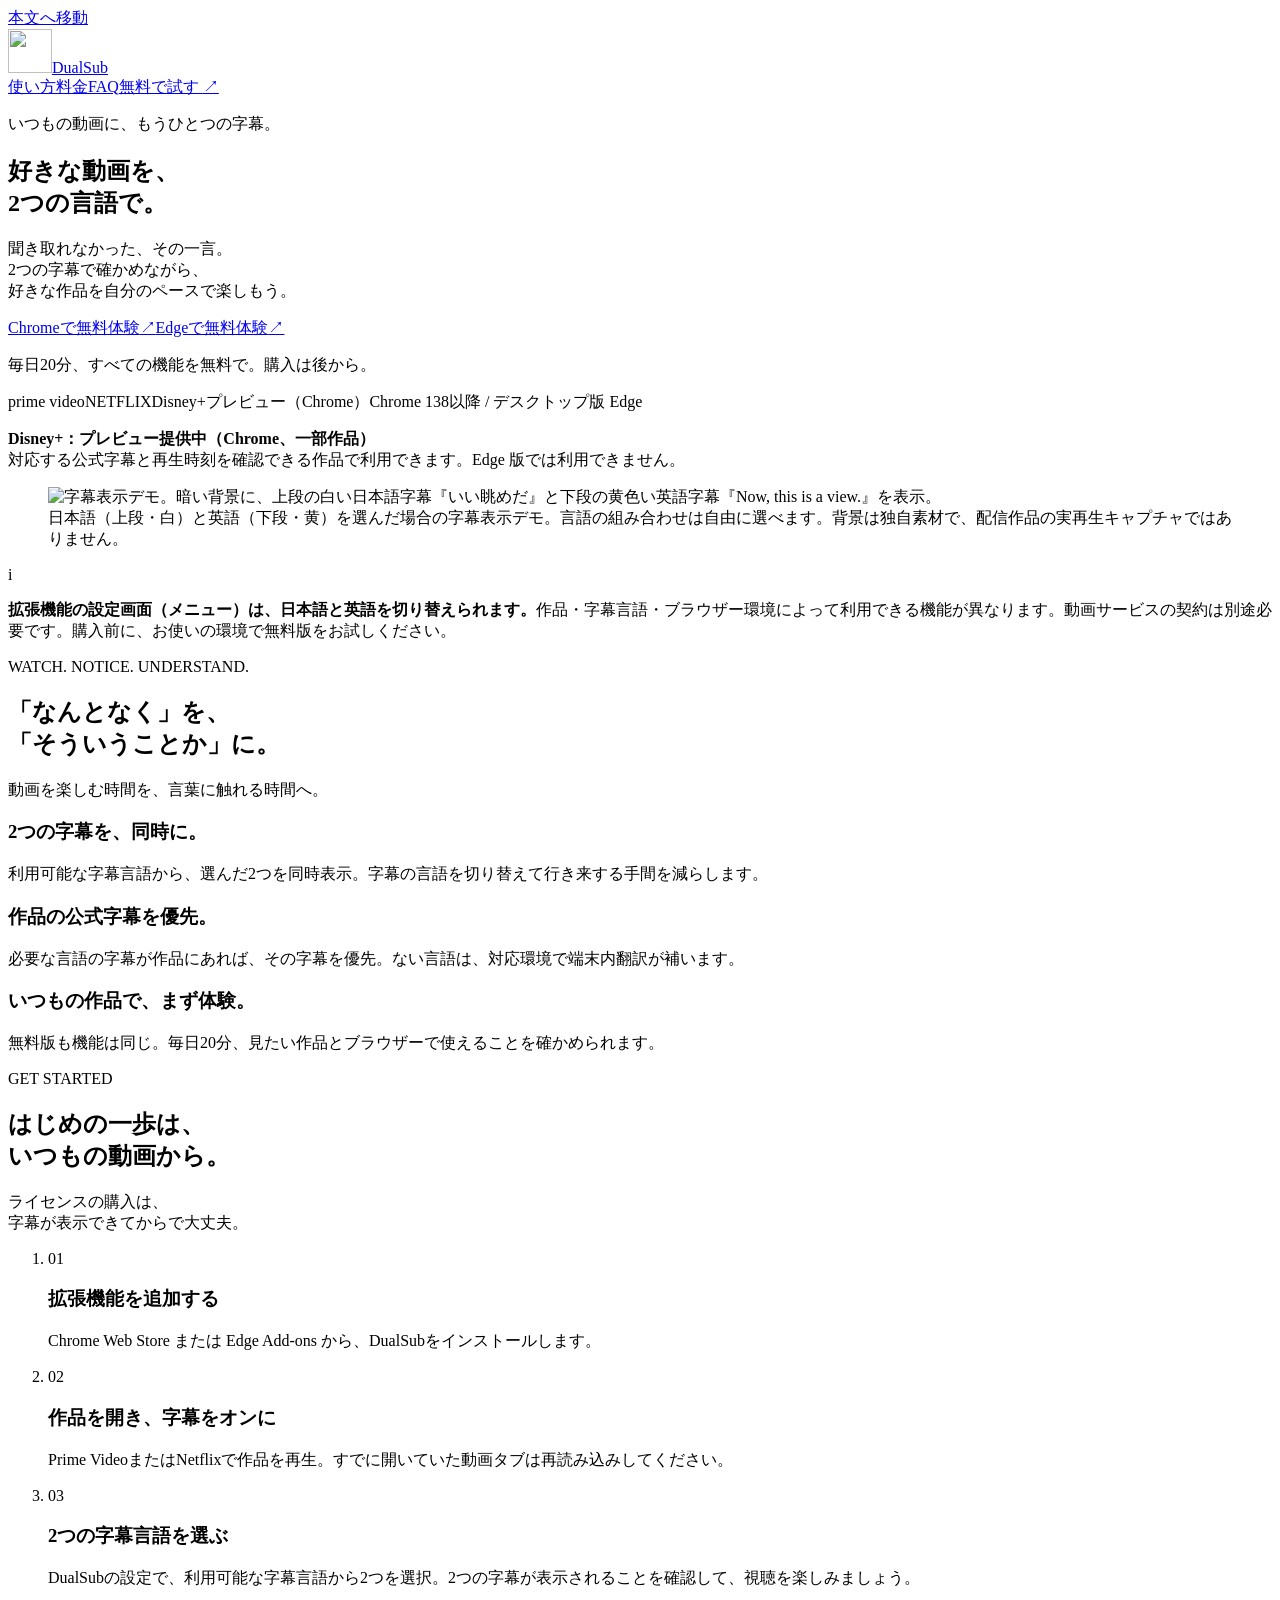
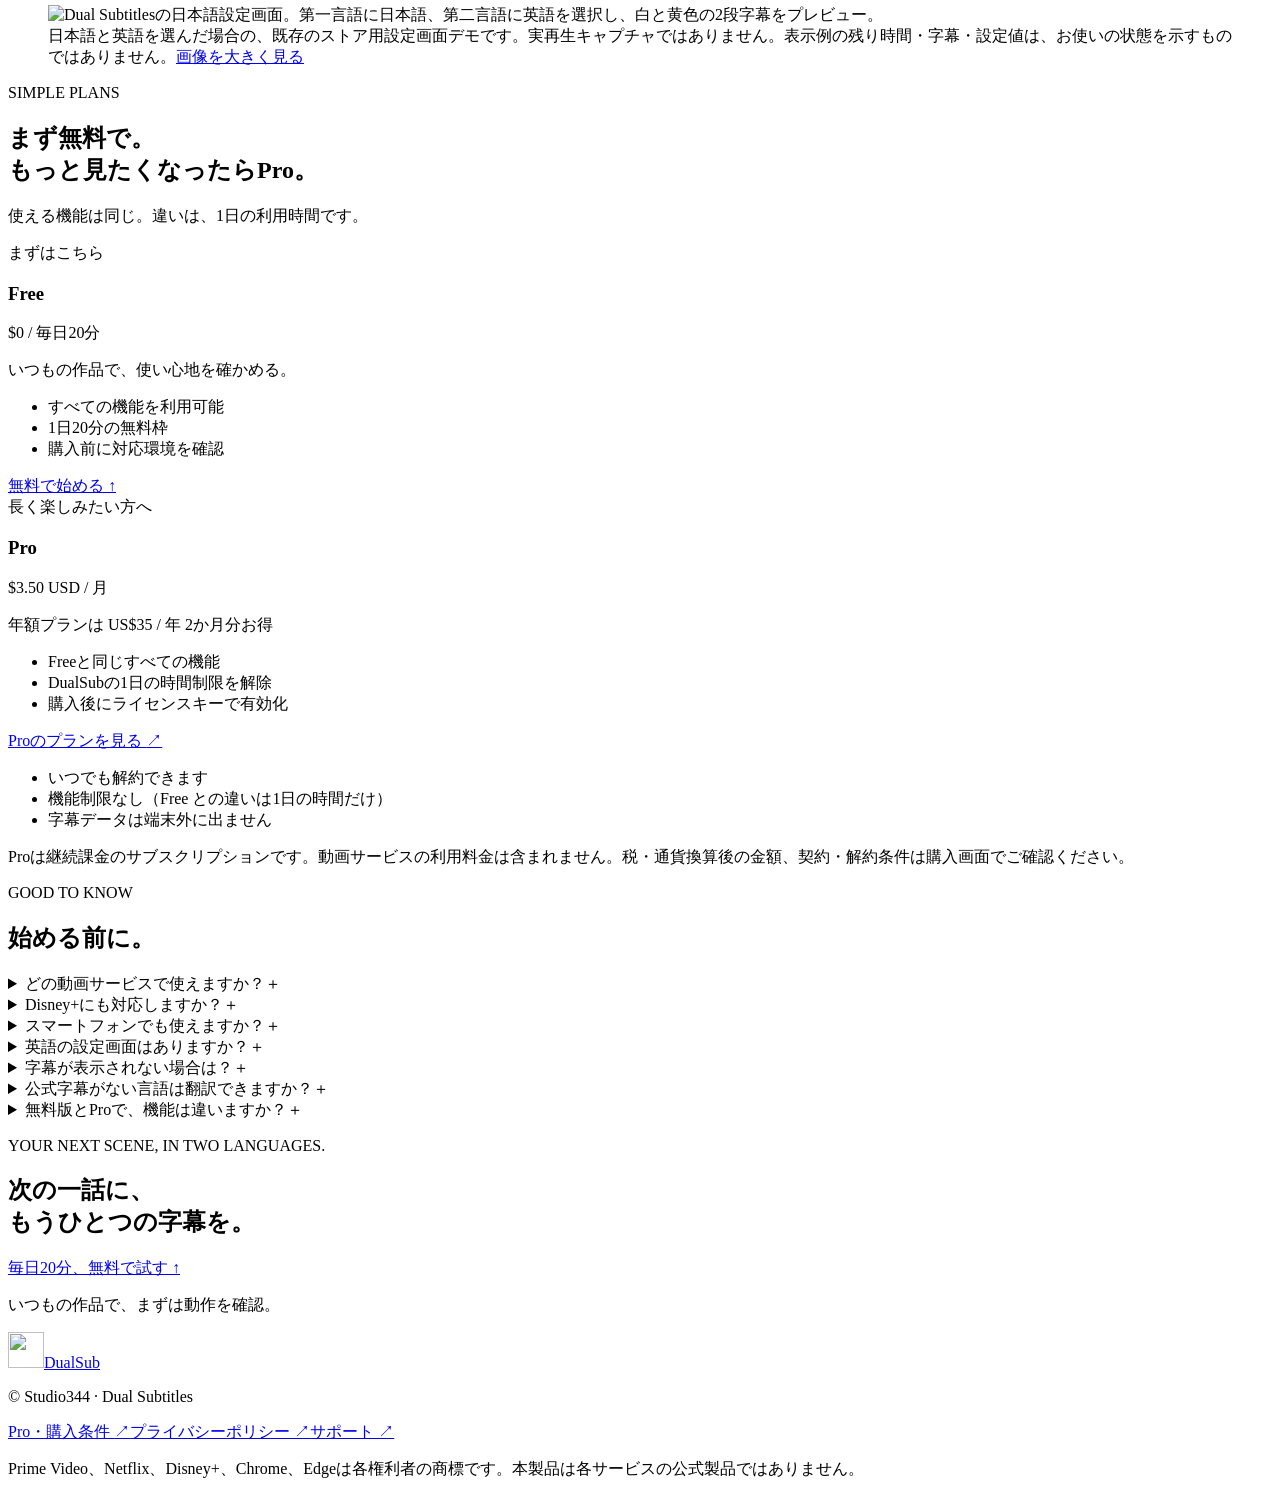
==== commit 1447ee4e: "サイト刷新 第1弾：青系レイアウト×黄色アクセント、Disney+表記修正、料金バッジ" ====
--- a/index.html
+++ b/index.html
@@ -12,14 +12,14 @@
 <header class="header wrap"><a class="brand" href="#" aria-label="DualSub ホーム"><img class="brand-icon" src="./assets/dualsub-landing/icon-128.png" width="44" height="44" alt="">DualSub</a><nav aria-label="メインナビゲーション"><a href="#how">使い方</a><a href="#plans">料金</a><a href="#faq">FAQ</a><a class="nav-cta" href="#install">無料で試す <span aria-hidden="true">↗</span></a></nav></header>
 <main id="main-content">
 <section class="hero wrap" aria-labelledby="hero-title">
-<div class="hero-copy"><p class="eyebrow">いつもの動画に、もうひとつの字幕。</p><h1 id="hero-title">好きな動画を、<br><span>2つの言語で。</span></h1><p class="lead">聞き取れなかった、その一言。<br>2つの字幕で確かめながら、<br class="desktop-break">好きな作品を自分のペースで楽しもう。</p><div class="cta-row" id="install"><a class="button primary" href="https://chromewebstore.google.com/detail/gajnpdlffhjcgmbgiikbdcgimkfahaaf" target="_blank" rel="noopener noreferrer">Chromeで無料体験<span aria-hidden="true">↗</span></a><a class="button secondary" href="https://microsoftedge.microsoft.com/addons/detail/mfnleajhnlhionejjjfojkgihihmjhjm" target="_blank" rel="noopener noreferrer">Edgeで無料体験<span aria-hidden="true">↗</span></a></div><p class="micro">毎日20分、すべての機能を無料で。購入は後から。</p><div class="compat"><span>Prime Video</span><span>Netflix</span><span class="desktop-tag">Chrome 138以降 / デスクトップ版 Edge</span></div><p class="development-note"><strong>Disney+：対応開発・検証中</strong><br>現在提供中のPrime Video・Netflix対応とは異なります。利用開始時期は未定です。</p></div>
-<figure class="product-visual"><div class="subtitle-crop"><img src="./assets/dualsub-landing/subtitle-display.png" width="1280" height="800" alt="字幕表示デモ。暗い背景に、上段の白い日本語字幕『いい眺めだ』と下段の黄色い英語字幕『Now, this is a view.』を表示。" fetchpriority="high"></div><figcaption>日本語と英語を選んだ場合の、既存のストア用字幕表示デモです。言語の組み合わせはこの2つに限りません。製品実装と同じ、上段は白・下段は黄色のスタイルです。背景は独自素材で、配信作品の映像・実再生キャプチャではありません。</figcaption></figure>
+<div class="hero-copy"><p class="eyebrow">いつもの動画に、もうひとつの字幕。</p><h1 id="hero-title">好きな動画を、<br><span>2つの言語で。</span></h1><p class="lead">聞き取れなかった、その一言。<br>2つの字幕で確かめながら、<br class="desktop-break">好きな作品を自分のペースで楽しもう。</p><div class="cta-row" id="install"><a class="button primary" href="https://chromewebstore.google.com/detail/gajnpdlffhjcgmbgiikbdcgimkfahaaf" target="_blank" rel="noopener noreferrer">Chromeで無料体験<span aria-hidden="true">↗</span></a><a class="button secondary" href="https://microsoftedge.microsoft.com/addons/detail/mfnleajhnlhionejjjfojkgihihmjhjm" target="_blank" rel="noopener noreferrer">Edgeで無料体験<span aria-hidden="true">↗</span></a></div><p class="micro">毎日20分、すべての機能を無料で。購入は後から。</p><div class="compat"><span class="compat-chip"><span class="wm wm-prime">prime video</span></span><span class="compat-chip"><span class="wm wm-netflix">NETFLIX</span></span><span class="compat-chip"><span class="wm wm-disney">Disney+</span><span class="chip-note">プレビュー（Chrome）</span></span><span class="desktop-tag">Chrome 138以降 / デスクトップ版 Edge</span></div><p class="development-note"><strong>Disney+：プレビュー提供中（Chrome、一部作品）</strong><br>対応する公式字幕と再生時刻を確認できる作品で利用できます。Edge 版では利用できません。</p></div>
+<figure class="product-visual"><div class="player-frame"><div class="player-screen"><img src="./assets/dualsub-landing/subtitle-display.png" width="1280" height="800" alt="字幕表示デモ。暗い背景に、上段の白い日本語字幕『いい眺めだ』と下段の黄色い英語字幕『Now, this is a view.』を表示。" fetchpriority="high"></div><div class="player-bar" aria-hidden="true"><span class="player-toggle"></span><span class="player-progress"><span class="player-progress-fill"></span></span><span class="player-dot"></span><span class="player-dot"></span><span class="player-dot"></span></div></div><figcaption>日本語（上段・白）と英語（下段・黄）を選んだ場合の字幕表示デモ。言語の組み合わせは自由に選べます。背景は独自素材で、配信作品の実再生キャプチャではありません。</figcaption></figure>
 </section>
 <div class="conditions wrap"><span class="info-icon" aria-hidden="true">i</span><p><strong>拡張機能の設定画面（メニュー）は、日本語と英語を切り替えられます。</strong>作品・字幕言語・ブラウザー環境によって利用できる機能が異なります。動画サービスの契約は別途必要です。購入前に、お使いの環境で無料版をお試しください。</p></div>
 <section class="section wrap" aria-labelledby="benefits-title"><div class="section-heading"><p class="eyebrow">WATCH. NOTICE. UNDERSTAND.</p><h2 id="benefits-title">「なんとなく」を、<br>「そういうことか」に。</h2><p>動画を楽しむ時間を、言葉に触れる時間へ。</p></div><div class="benefit-grid"><article class="benefit"><h3>2つの字幕を、同時に。</h3><p>利用可能な字幕言語から、選んだ2つを同時表示。字幕の言語を切り替えて行き来する手間を減らします。</p></article><article class="benefit"><h3>作品の公式字幕を優先。</h3><p>必要な言語の字幕が作品にあれば、その字幕を優先。ない言語は、対応環境で端末内翻訳が補います。</p></article><article class="benefit"><h3>いつもの作品で、まず体験。</h3><p>無料版も機能は同じ。毎日20分、見たい作品とブラウザーで使えることを確かめられます。</p></article></div></section>
 <section class="how-section" id="how" aria-labelledby="how-title"><div class="wrap how-layout"><div class="section-heading"><p class="eyebrow">GET STARTED</p><h2 id="how-title">はじめの一歩は、<br>いつもの動画から。</h2><p>ライセンスの購入は、<br>字幕が表示できてからで大丈夫。</p></div><ol class="steps"><li><span class="step-number">01</span><div><h3>拡張機能を追加する</h3><p>Chrome Web Store または Edge Add-ons から、DualSubをインストールします。</p></div></li><li><span class="step-number">02</span><div><h3>作品を開き、字幕をオンに</h3><p>Prime VideoまたはNetflixで作品を再生。すでに開いていた動画タブは再読み込みしてください。</p></div></li><li><span class="step-number">03</span><div><h3>2つの字幕言語を選ぶ</h3><p>DualSubの設定で、利用可能な字幕言語から2つを選択。2つの字幕が表示されることを確認して、視聴を楽しみましょう。</p></div></li></ol></div><figure class="product-visual settings-visual wrap"><div class="settings-crop"><img src="./assets/dualsub-landing/settings-screen.png" width="1280" height="800" alt="Dual Subtitlesの日本語設定画面。第一言語に日本語、第二言語に英語を選択し、白と黄色の2段字幕をプレビュー。" loading="lazy"></div><figcaption>日本語と英語を選んだ場合の、既存のストア用設定画面デモです。実再生キャプチャではありません。表示例の残り時間・字幕・設定値は、お使いの状態を示すものではありません。<a href="./assets/dualsub-landing/settings-screen.png">画像を大きく見る</a></figcaption></figure></section>
-<section class="section wrap plans" id="plans" aria-labelledby="plans-title"><div class="section-heading centered"><p class="eyebrow">SIMPLE PLANS</p><h2 id="plans-title">まず無料で。<br class="mobile-break">もっと見たくなったらPro。</h2><p>使える機能は同じ。違いは、1日の利用時間です。</p></div><div class="plan-grid"><article class="plan"><span class="plan-tag">まずはこちら</span><h3>Free</h3><div class="price">$0<span> / 毎日20分</span></div><p>いつもの作品で、使い心地を確かめる。</p><ul><li>すべての機能を利用可能</li><li>1日20分の無料枠</li><li>購入前に対応環境を確認</li></ul><a class="button secondary full" href="#install">無料で始める <span aria-hidden="true">↑</span></a></article><article class="plan pro"><span class="plan-tag">長く楽しみたい方へ</span><h3>Pro</h3><div class="price">$3.50<span> USD / 月</span></div><p class="annual">年額プランは US$35 / 年</p><ul><li>Freeと同じすべての機能</li><li>DualSubの1日の時間制限を解除</li><li>購入後にライセンスキーで有効化</li></ul><a class="button primary full" href="https://himiyosh.gumroad.com/l/dual-subtitles-pro" target="_blank" rel="noopener noreferrer">Proのプランを見る <span aria-hidden="true">↗</span></a></article></div><p class="pricing-note">Proは継続課金のサブスクリプションです。動画サービスの利用料金は含まれません。税・通貨換算後の金額、契約・解約条件は購入画面でご確認ください。</p></section>
-<section class="section wrap faq-section" id="faq" aria-labelledby="faq-title"><div class="section-heading"><p class="eyebrow">GOOD TO KNOW</p><h2 id="faq-title">始める前に。</h2></div><div class="faqs"><details><summary>どの動画サービスで使えますか？<span aria-hidden="true">＋</span></summary><p>Prime VideoとNetflixを対象としたデスクトップ向け拡張機能です。すべての作品・字幕言語での動作を保証するものではありません。お使いの作品で、購入前に無料版の表示をご確認ください。</p></details><details><summary>Disney+にも対応しますか？<span aria-hidden="true">＋</span></summary><p>Disney+対応は開発・検証中です。現在提供中のPrime Video・Netflix対応とは区別しています。利用開始時期は未定で、現時点での利用を保証するものではありません。</p></details><details><summary>スマートフォンでも使えますか？<span aria-hidden="true">＋</span></summary><p>このページで案内するDualSubは、デスクトップ版Chrome／Edge向けです。スマートフォンの動画アプリ向けの拡張機能ではありません。</p></details><details><summary>英語の設定画面はありますか？<span aria-hidden="true">＋</span></summary><p>はい。設定の「メニュー言語」で日本語・英語を選べます。初期設定では、対応している場合はブラウザーの表示言語に合わせます。字幕として選べる言語とは別です。</p></details><details><summary>字幕が表示されない場合は？<span aria-hidden="true">＋</span></summary><p>まず動画サービス側の字幕がオンか確認し、インストール前から開いていた動画タブを再読み込みしてください。作品に希望の字幕がない場合や、ブラウザー・言語が端末内翻訳に対応していない場合は、希望どおりに表示できないことがあります。</p></details><details><summary>公式字幕がない言語は翻訳できますか？<span aria-hidden="true">＋</span></summary><p>対応するブラウザー・言語・環境では端末内翻訳を利用できます。すべての環境や言語で利用できるわけではなく、翻訳の品質も内容により異なります。</p></details><details><summary>無料版とProで、機能は違いますか？<span aria-hidden="true">＋</span></summary><p>機能は同じです。無料版は1日20分の利用枠があり、ProはDualSubの1日の時間制限を解除します。動画サービス自体の契約は、どちらも別途必要です。</p></details></div></section>
+<section class="section wrap plans" id="plans" aria-labelledby="plans-title"><div class="section-heading centered"><p class="eyebrow">SIMPLE PLANS</p><h2 id="plans-title">まず無料で。<br class="mobile-break">もっと見たくなったらPro。</h2><p>使える機能は同じ。違いは、1日の利用時間です。</p></div><div class="plan-grid"><article class="plan"><span class="plan-tag">まずはこちら</span><h3>Free</h3><div class="price">$0<span> / 毎日20分</span></div><p>いつもの作品で、使い心地を確かめる。</p><ul><li>すべての機能を利用可能</li><li>1日20分の無料枠</li><li>購入前に対応環境を確認</li></ul><a class="button secondary full" href="#install">無料で始める <span aria-hidden="true">↑</span></a></article><article class="plan pro"><span class="plan-tag">長く楽しみたい方へ</span><h3>Pro</h3><div class="price">$3.50<span> USD / 月</span></div><p class="annual">年額プランは US$35 / 年 <span class="annual-badge">2か月分お得</span></p><ul><li>Freeと同じすべての機能</li><li>DualSubの1日の時間制限を解除</li><li>購入後にライセンスキーで有効化</li></ul><a class="button primary full" href="https://himiyosh.gumroad.com/l/dual-subtitles-pro" target="_blank" rel="noopener noreferrer">Proのプランを見る <span aria-hidden="true">↗</span></a></article></div><ul class="plan-assurance"><li>いつでも解約できます</li><li>機能制限なし（Free との違いは1日の時間だけ）</li><li>字幕データは端末外に出ません</li></ul><p class="pricing-note">Proは継続課金のサブスクリプションです。動画サービスの利用料金は含まれません。税・通貨換算後の金額、契約・解約条件は購入画面でご確認ください。</p></section>
+<section class="section wrap faq-section" id="faq" aria-labelledby="faq-title"><div class="section-heading"><p class="eyebrow">GOOD TO KNOW</p><h2 id="faq-title">始める前に。</h2></div><div class="faqs"><details><summary>どの動画サービスで使えますか？<span aria-hidden="true">＋</span></summary><p>Prime VideoとNetflixを対象としたデスクトップ向け拡張機能です。すべての作品・字幕言語での動作を保証するものではありません。お使いの作品で、購入前に無料版の表示をご確認ください。</p></details><details><summary>Disney+にも対応しますか？<span aria-hidden="true">＋</span></summary><p>はい。Chrome 版では Disney+ プレビュー（一部作品）を利用できます。対応する公式字幕と再生時刻を確認できる作品が対象で、拡張機能 1.0.12 以降が必要です。Edge 版では利用できません。字幕の有無や種類は作品によって異なります。</p></details><details><summary>スマートフォンでも使えますか？<span aria-hidden="true">＋</span></summary><p>このページで案内するDualSubは、デスクトップ版Chrome／Edge向けです。スマートフォンの動画アプリ向けの拡張機能ではありません。</p></details><details><summary>英語の設定画面はありますか？<span aria-hidden="true">＋</span></summary><p>はい。設定の「メニュー言語」で日本語・英語を選べます。初期設定では、対応している場合はブラウザーの表示言語に合わせます。字幕として選べる言語とは別です。</p></details><details><summary>字幕が表示されない場合は？<span aria-hidden="true">＋</span></summary><p>まず動画サービス側の字幕がオンか確認し、インストール前から開いていた動画タブを再読み込みしてください。作品に希望の字幕がない場合や、ブラウザー・言語が端末内翻訳に対応していない場合は、希望どおりに表示できないことがあります。</p></details><details><summary>公式字幕がない言語は翻訳できますか？<span aria-hidden="true">＋</span></summary><p>対応するブラウザー・言語・環境では端末内翻訳を利用できます。すべての環境や言語で利用できるわけではなく、翻訳の品質も内容により異なります。</p></details><details><summary>無料版とProで、機能は違いますか？<span aria-hidden="true">＋</span></summary><p>機能は同じです。無料版は1日20分の利用枠があり、ProはDualSubの1日の時間制限を解除します。動画サービス自体の契約は、どちらも別途必要です。</p></details></div></section>
 <section class="last-call wrap"><div><p class="eyebrow">YOUR NEXT SCENE, IN TWO LANGUAGES.</p><h2>次の一話に、<br>もうひとつの字幕を。</h2></div><div><a class="button primary" href="#install">毎日20分、無料で試す <span aria-hidden="true">↑</span></a><p class="micro">いつもの作品で、まずは動作を確認。</p></div></section>
 </main>
 <footer class="footer wrap"><a class="brand" href="#"><img class="brand-icon" src="./assets/dualsub-landing/icon-128.png" width="36" height="36" alt="">DualSub</a><p>© Studio344 · Dual Subtitles</p><a href="https://himiyosh.gumroad.com/l/dual-subtitles-pro" target="_blank" rel="noopener noreferrer">Pro・購入条件 <span aria-hidden="true">↗</span></a><a href="https://studio344.github.io/Info/dual-subtitles-privacy.html" target="_blank" rel="noopener noreferrer">プライバシーポリシー ↗</a><a href="https://studio344.github.io/Info/dual-subtitles-support.html" target="_blank" rel="noopener noreferrer">サポート ↗</a><p class="trademark">Prime Video、Netflix、Disney+、Chrome、Edgeは各権利者の商標です。本製品は各サービスの公式製品ではありません。</p></footer>
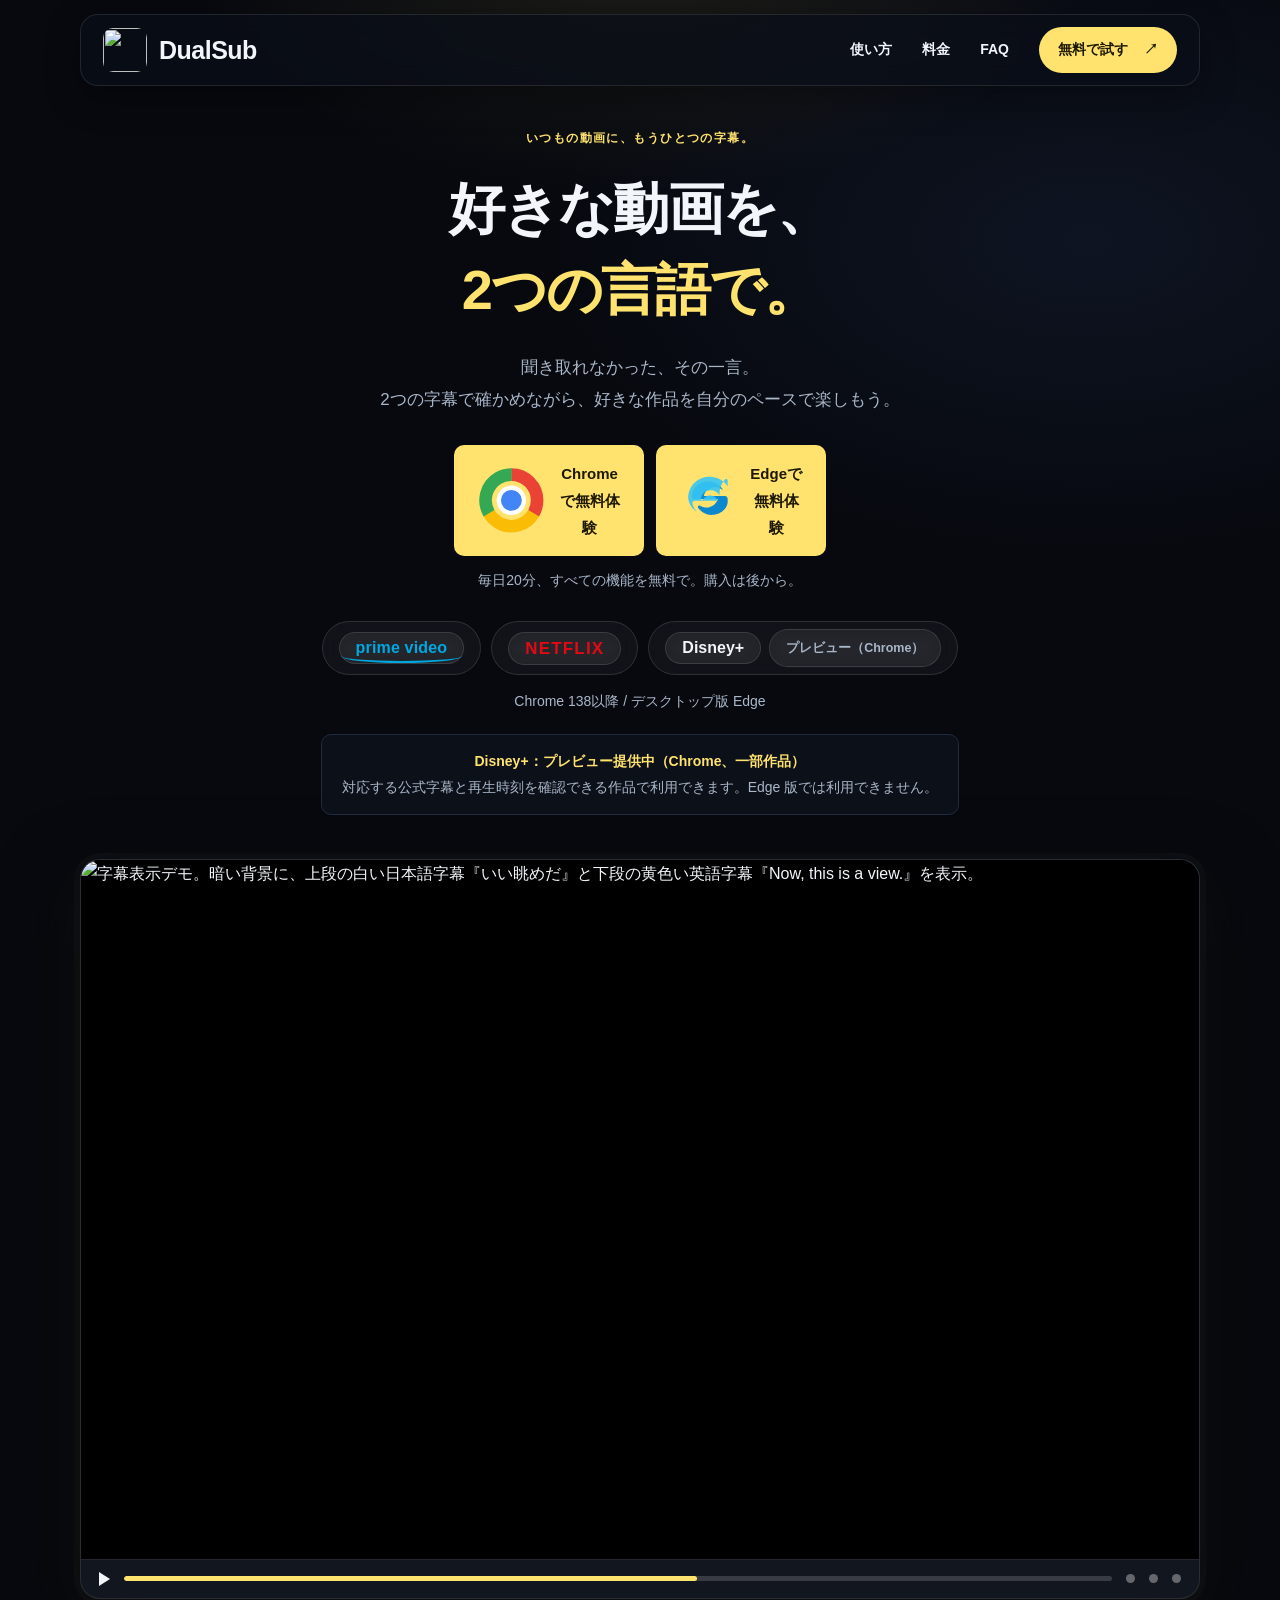
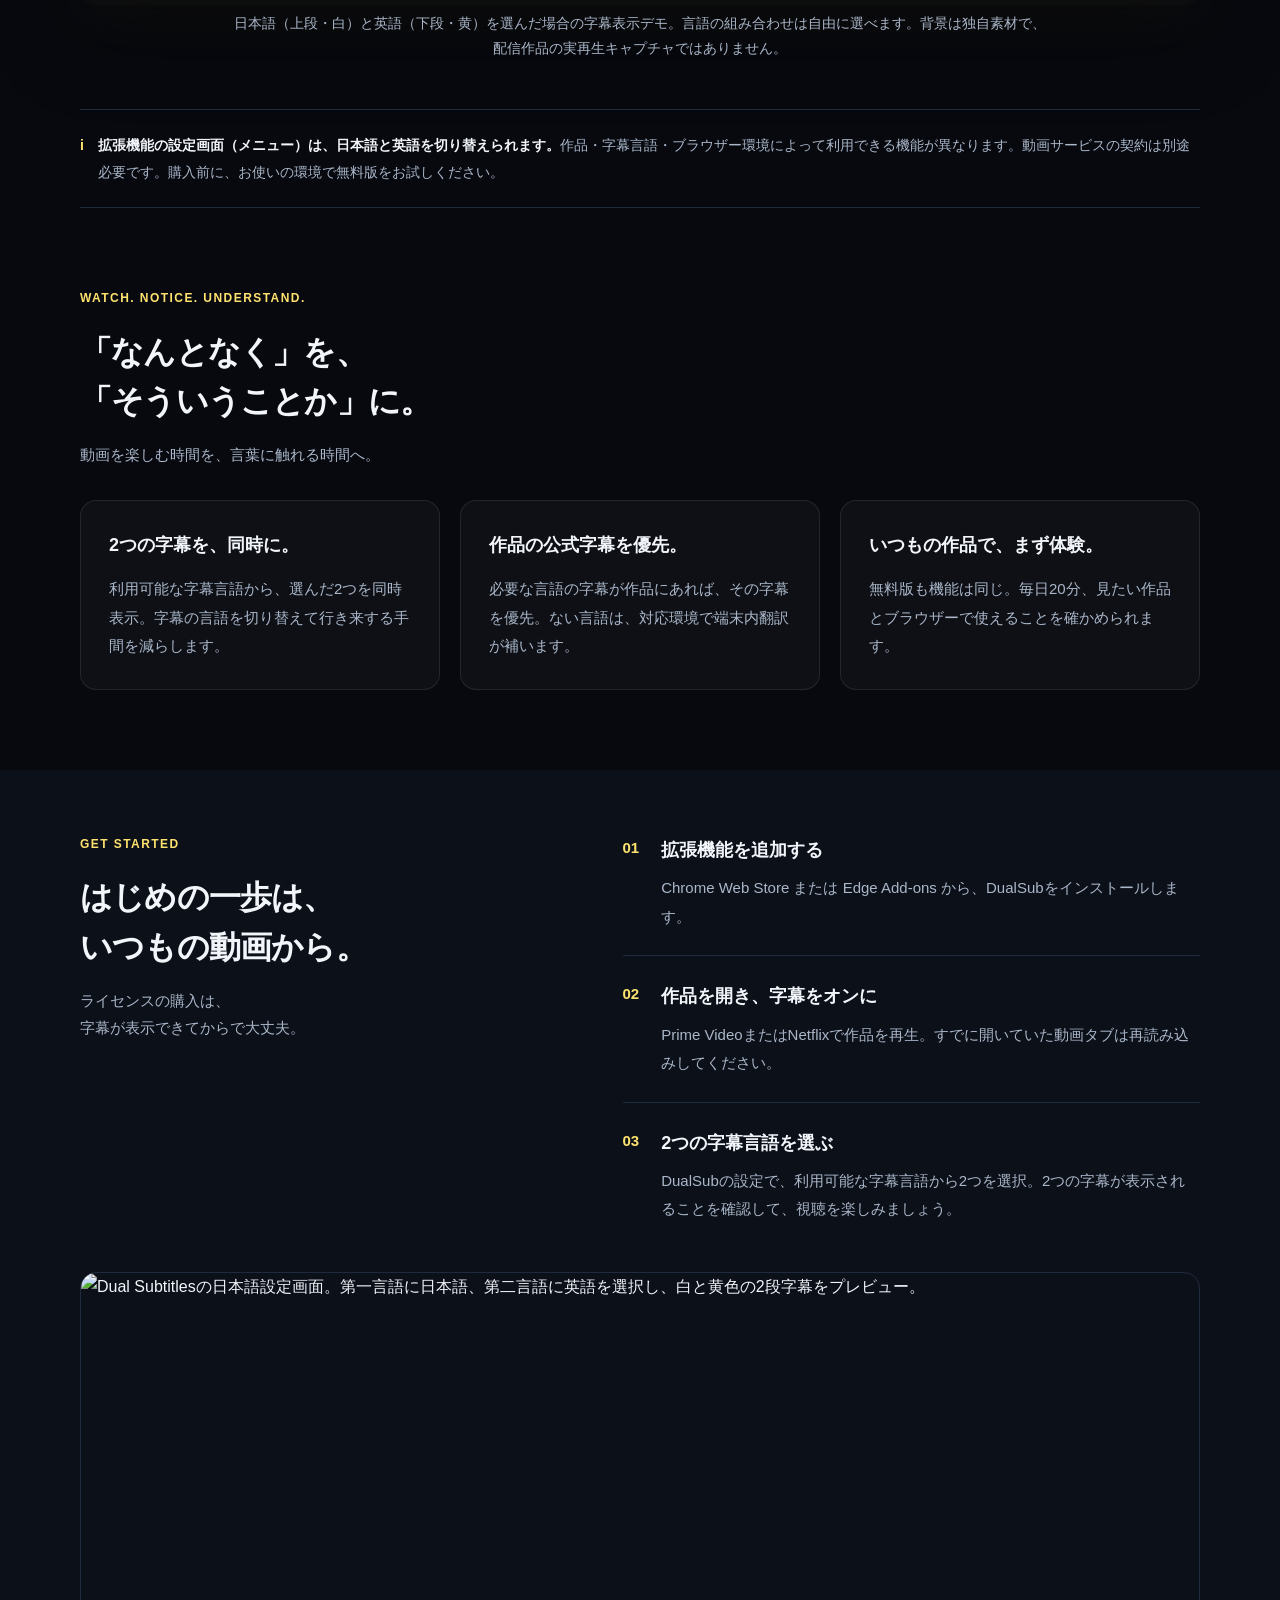
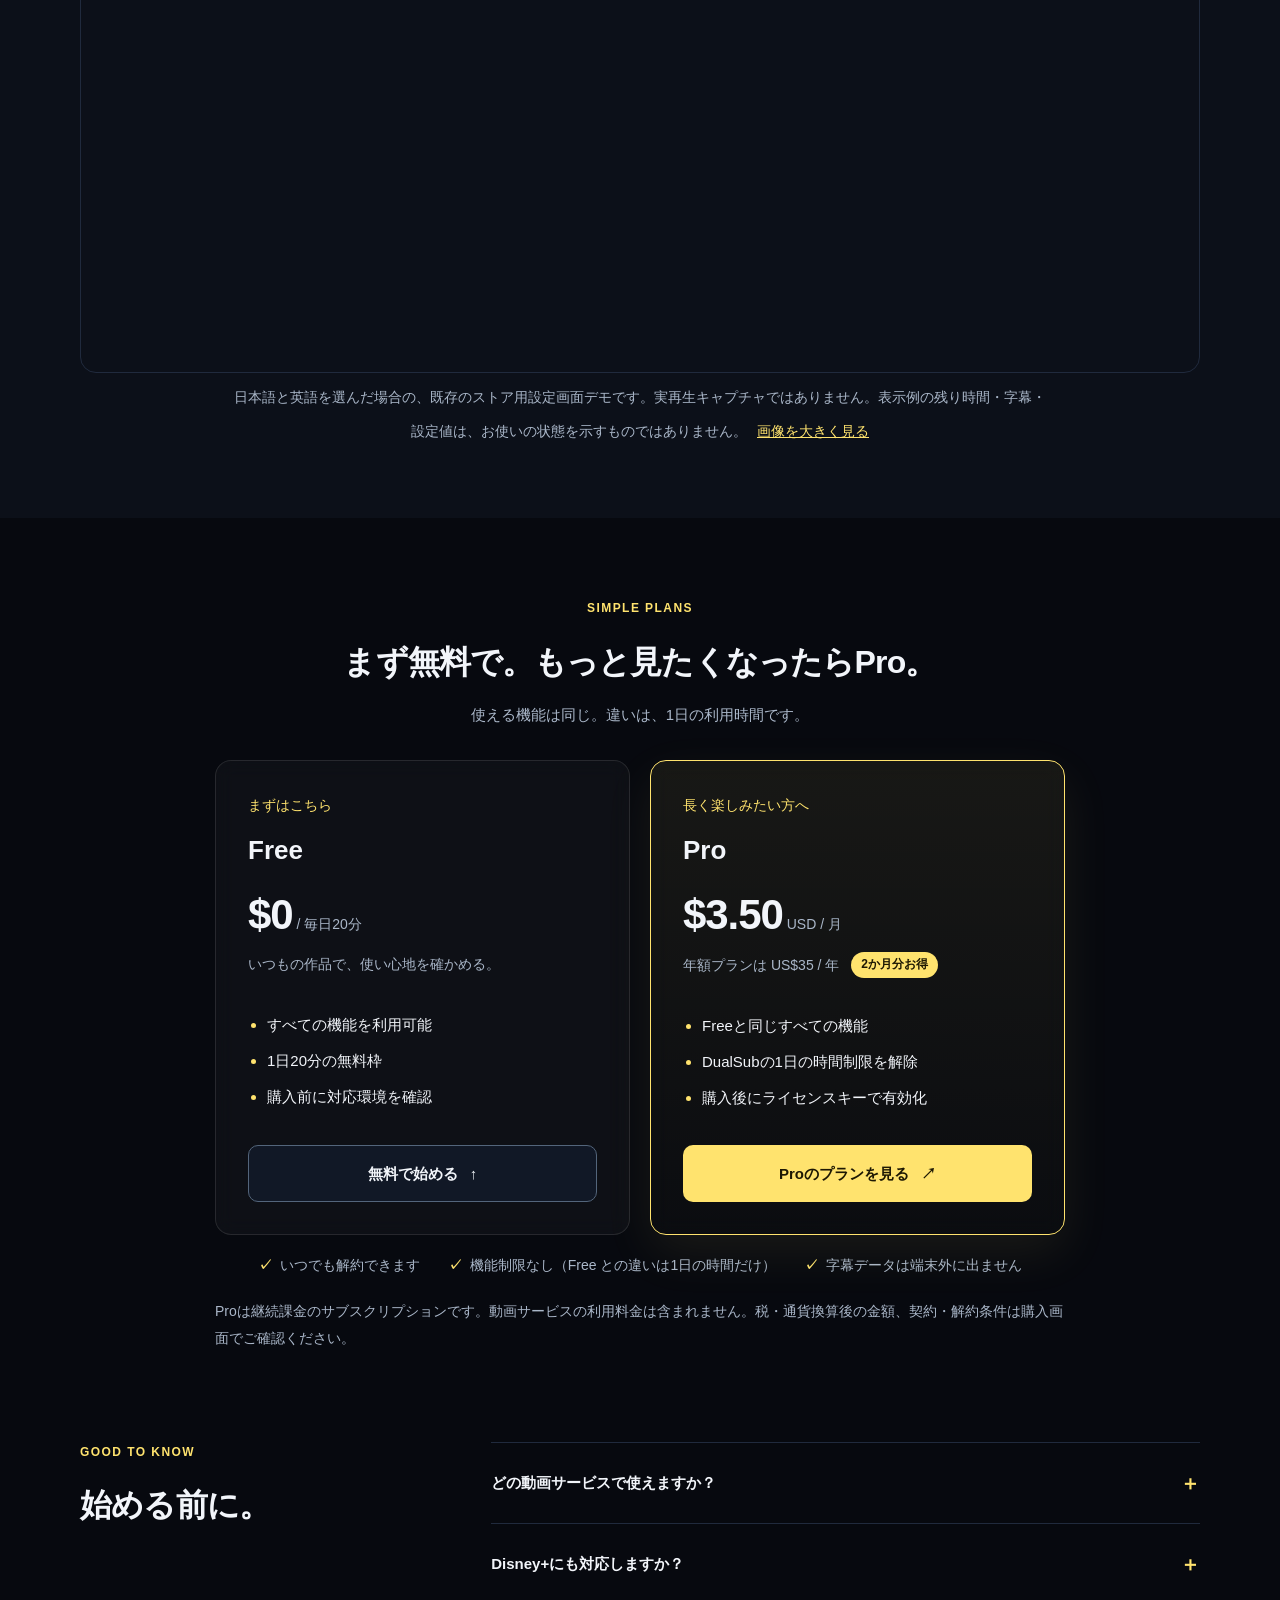
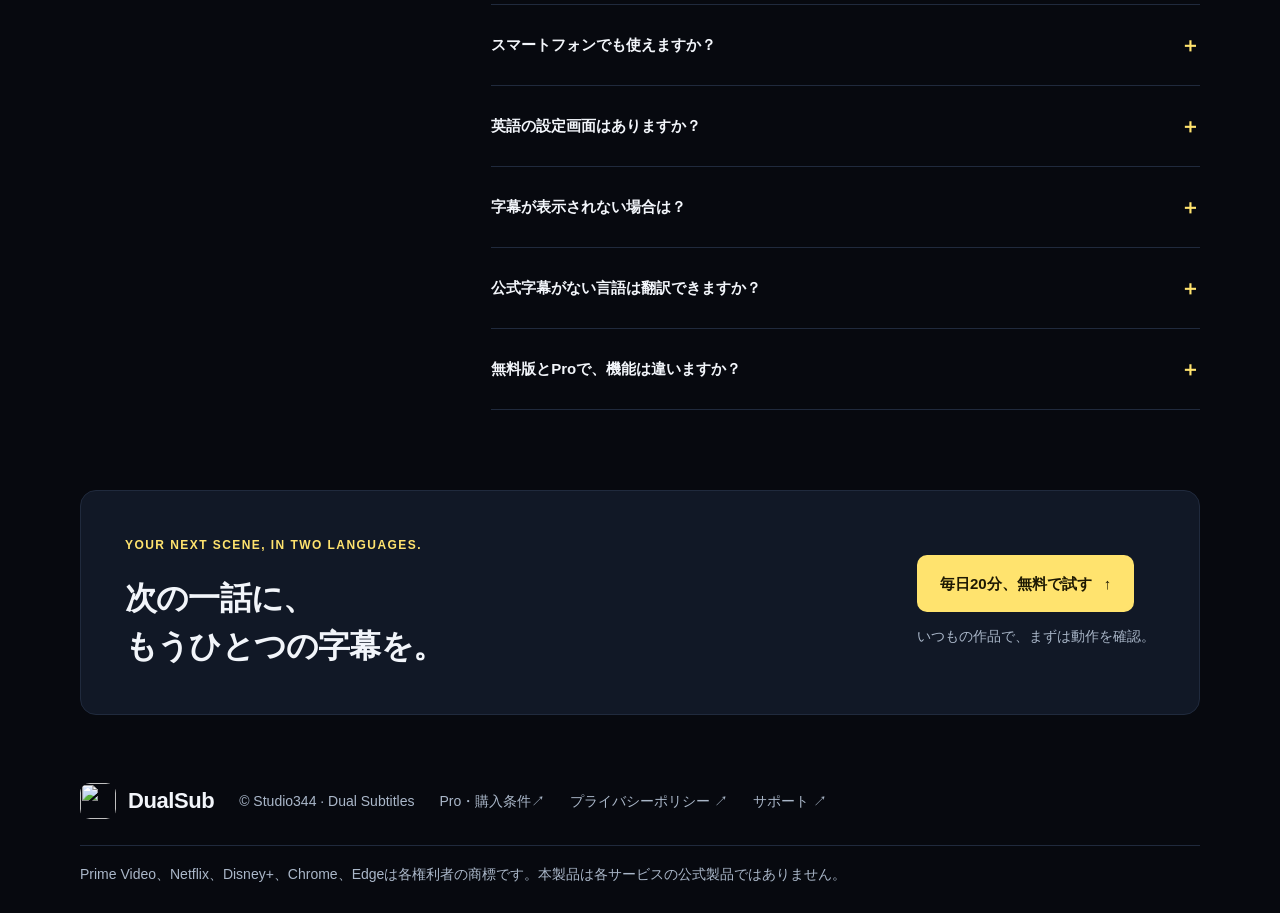
==== commit 14c68535: "ストアボタンに Chrome / Edge アイコンを追加し、色を黄色に統一" ====
--- a/index.html
+++ b/index.html
@@ -12,7 +12,7 @@
 <header class="header wrap"><a class="brand" href="#" aria-label="DualSub ホーム"><img class="brand-icon" src="./assets/dualsub-landing/icon-128.png" width="44" height="44" alt="">DualSub</a><nav aria-label="メインナビゲーション"><a href="#how">使い方</a><a href="#plans">料金</a><a href="#faq">FAQ</a><a class="nav-cta" href="#install">無料で試す <span aria-hidden="true">↗</span></a></nav></header>
 <main id="main-content">
 <section class="hero wrap" aria-labelledby="hero-title">
-<div class="hero-copy"><p class="eyebrow">いつもの動画に、もうひとつの字幕。</p><h1 id="hero-title">好きな動画を、<br><span>2つの言語で。</span></h1><p class="lead">聞き取れなかった、その一言。<br>2つの字幕で確かめながら、<br class="desktop-break">好きな作品を自分のペースで楽しもう。</p><div class="cta-row" id="install"><a class="button primary" href="https://chromewebstore.google.com/detail/gajnpdlffhjcgmbgiikbdcgimkfahaaf" target="_blank" rel="noopener noreferrer">Chromeで無料体験<span aria-hidden="true">↗</span></a><a class="button secondary" href="https://microsoftedge.microsoft.com/addons/detail/mfnleajhnlhionejjjfojkgihihmjhjm" target="_blank" rel="noopener noreferrer">Edgeで無料体験<span aria-hidden="true">↗</span></a></div><p class="micro">毎日20分、すべての機能を無料で。購入は後から。</p><div class="compat"><span class="compat-chip"><span class="wm wm-prime">prime video</span></span><span class="compat-chip"><span class="wm wm-netflix">NETFLIX</span></span><span class="compat-chip"><span class="wm wm-disney">Disney+</span><span class="chip-note">プレビュー（Chrome）</span></span><span class="desktop-tag">Chrome 138以降 / デスクトップ版 Edge</span></div><p class="development-note"><strong>Disney+：プレビュー提供中（Chrome、一部作品）</strong><br>対応する公式字幕と再生時刻を確認できる作品で利用できます。Edge 版では利用できません。</p></div>
+<div class="hero-copy"><p class="eyebrow">いつもの動画に、もうひとつの字幕。</p><h1 id="hero-title">好きな動画を、<br><span>2つの言語で。</span></h1><p class="lead">聞き取れなかった、その一言。<br>2つの字幕で確かめながら、<br class="desktop-break">好きな作品を自分のペースで楽しもう。</p><div class="cta-row" id="install"><a class="button primary" href="https://chromewebstore.google.com/detail/gajnpdlffhjcgmbgiikbdcgimkfahaaf" target="_blank" rel="noopener noreferrer"><svg class="btn-icon" viewBox="0 0 24 24" aria-hidden="true" focusable="false"><circle cx="12" cy="12" r="9" fill="none" stroke="#ea4335" stroke-width="4.4" stroke-dasharray="18.85 37.7" transform="rotate(-90 12 12)"/><circle cx="12" cy="12" r="9" fill="none" stroke="#fbbc05" stroke-width="4.4" stroke-dasharray="18.85 37.7" transform="rotate(30 12 12)"/><circle cx="12" cy="12" r="9" fill="none" stroke="#34a853" stroke-width="4.4" stroke-dasharray="18.85 37.7" transform="rotate(150 12 12)"/><circle cx="12" cy="12" r="4.4" fill="#4285f4" stroke="#fff" stroke-width="1.5"/></svg>Chromeで無料体験</a><a class="button primary" href="https://microsoftedge.microsoft.com/addons/detail/mfnleajhnlhionejjjfojkgihihmjhjm" target="_blank" rel="noopener noreferrer"><svg class="btn-icon" viewBox="0 0 24 24" aria-hidden="true" focusable="false"><path fill="#0c88ce" d="M19.9 12.1c.1 1-.2 2-.8 2.9-1 1.6-2.9 2.7-5 2.9-2.6.3-5-.9-6.3-2.9-.3-.5.3-1.1.8-.8 1 .6 2.2.9 3.4.7 1.9-.3 3.4-1.6 3.9-3.4H6.2c-.6 0-1-.5-1-1.1.3-3.5 3.2-6.2 6.8-6.2 2.6 0 4.9 1.5 6 3.7-.9-.8-2-1.3-3.3-1.3-2.2 0-4.1 1.5-4.6 3.6h8.7c.6 0 1.1.5 1.1 1.1z"/><path fill="#37c6f4" d="M20.9 8.2C19.7 4.9 16.6 2.6 13 2.4 8.6 2.1 4.9 5 3.9 9.2c-.2.9-.2 1.9 0 2.8.4 2 1.7 3.7 3.5 4.7-1-.9-1.7-2.1-1.9-3.5-.1-.5.3-1 .8-1h9.5c-.4-1.3-1.7-2.2-3.1-2.2-1.2 0-2.2.6-2.8 1.6-.3.5-1 .2-.9-.4.3-1.9 2-3.3 4-3.3 1.5 0 2.9.8 3.6 2.1-.2-2.5.6-4.9 2.3-6.6.4-.4 1.1 0 1 .5v2.3z" opacity=".9"/></svg>Edgeで無料体験</a></div><p class="micro">毎日20分、すべての機能を無料で。購入は後から。</p><div class="compat"><span class="compat-chip"><span class="wm wm-prime">prime video</span></span><span class="compat-chip"><span class="wm wm-netflix">NETFLIX</span></span><span class="compat-chip"><span class="wm wm-disney">Disney+</span><span class="chip-note">プレビュー（Chrome）</span></span><span class="desktop-tag">Chrome 138以降 / デスクトップ版 Edge</span></div><p class="development-note"><strong>Disney+：プレビュー提供中（Chrome、一部作品）</strong><br>対応する公式字幕と再生時刻を確認できる作品で利用できます。Edge 版では利用できません。</p></div>
 <figure class="product-visual"><div class="player-frame"><div class="player-screen"><img src="./assets/dualsub-landing/subtitle-display.png" width="1280" height="800" alt="字幕表示デモ。暗い背景に、上段の白い日本語字幕『いい眺めだ』と下段の黄色い英語字幕『Now, this is a view.』を表示。" fetchpriority="high"></div><div class="player-bar" aria-hidden="true"><span class="player-toggle"></span><span class="player-progress"><span class="player-progress-fill"></span></span><span class="player-dot"></span><span class="player-dot"></span><span class="player-dot"></span></div></div><figcaption>日本語（上段・白）と英語（下段・黄）を選んだ場合の字幕表示デモ。言語の組み合わせは自由に選べます。背景は独自素材で、配信作品の実再生キャプチャではありません。</figcaption></figure>
 </section>
 <div class="conditions wrap"><span class="info-icon" aria-hidden="true">i</span><p><strong>拡張機能の設定画面（メニュー）は、日本語と英語を切り替えられます。</strong>作品・字幕言語・ブラウザー環境によって利用できる機能が異なります。動画サービスの契約は別途必要です。購入前に、お使いの環境で無料版をお試しください。</p></div>
--- a/assets/dualsub-landing/styles.css
+++ b/assets/dualsub-landing/styles.css
@@ -0,0 +1,90 @@
+/* DualSub identity: original store palette and unmodified product assets. */
+/* Phase 1 accent tokens. ACTIVE = yellow plan (integrated proposal recommendation).
+   Blue plan values: --accent:#4cb8ff; --accent-hover:#8fd8ff; --accent-ink:#06131d; --pro-panel:#101e2c.
+   To switch plans, replace the four token values in :root below. */
+:root{color-scheme:dark;--paper:#07090f;--panel:#111826;--ink:#f2f5fa;--muted:#aab7c9;--line:#202a3d;--yellow:#ffe36e;--accent:#ffe36e;--accent-hover:#ffec9e;--accent-ink:#1d1803;--pro-panel:#1c1a10;--radius:16px;font-family:"Hiragino Kaku Gothic ProN","Hiragino Sans","Yu Gothic Medium","Noto Sans JP",-apple-system,BlinkMacSystemFont,"Segoe UI",sans-serif}
+*{box-sizing:border-box}html{scroll-behavior:smooth;scroll-padding-top:116px}body{margin:0;background:var(--paper);color:var(--ink);line-height:1.8;-webkit-font-smoothing:antialiased}p,h1,h2,h3,figure{margin:0}a{color:inherit;text-decoration:none}a:hover{text-decoration:underline;text-underline-offset:4px}a:focus-visible,summary:focus-visible{outline:3px solid var(--accent);outline-offset:5px}.wrap{width:min(1120px,calc(100% - 64px));margin-inline:auto}.skip{position:absolute;top:-100px;left:16px;z-index:10;padding:12px;background:var(--panel)}.skip:focus{top:12px}.header{position:sticky;top:0;z-index:20;background:rgba(7,9,15,.85);backdrop-filter:blur(12px);-webkit-backdrop-filter:blur(12px);height:96px;display:flex;align-items:center;justify-content:space-between;border-bottom:1px solid var(--line)}.brand{display:inline-flex;align-items:center;gap:12px;font-size:25px;font-weight:750;letter-spacing:-.02em}.brand-icon{display:block;border-radius:10px;flex-shrink:0}.header nav{display:flex;gap:30px;align-items:center;font-size:14px;font-weight:650}.header nav>a,.footer>a{min-height:44px;display:inline-flex;align-items:center}.nav-cta{border:1px solid var(--accent);border-radius:10px;padding:8px 16px;color:var(--accent);gap:16px}.hero{padding-top:72px;padding-bottom:48px}.hero-copy{max-width:800px;margin:auto;text-align:center}.eyebrow{font-size:12px;letter-spacing:.12em;font-weight:700;color:var(--yellow);margin-bottom:18px}h1{font-size:clamp(34px,4.5vw,56px);line-height:1.45;letter-spacing:-.035em;font-weight:750}h1 span{color:var(--yellow)}.lead{font-size:17px;line-height:1.9;color:var(--muted);margin:22px 0 28px}.desktop-break{display:none}.cta-row{display:flex;justify-content:center;gap:12px;flex-wrap:wrap}.button{display:inline-flex;align-items:center;justify-content:center;gap:12px;padding:14px 22px;min-height:54px;border-radius:10px;font-size:15px;font-weight:750;border:1px solid transparent;transition:background .15s}.button:hover{text-decoration:none;transform:translateY(-1px)}.primary{background:var(--accent);color:var(--accent-ink)}.primary:hover{background:var(--accent-hover)}.secondary{border-color:#53657b;background:var(--panel);color:var(--ink)}.secondary:hover{background:#202a3d}.micro{font-size:14px;color:var(--muted);margin-top:12px}.compat{display:flex;justify-content:center;gap:12px 24px;flex-wrap:wrap;margin-top:28px;font-size:15px;font-weight:700}.compat .desktop-tag{width:100%;font-size:14px;font-weight:400;color:var(--muted)}.development-note{display:inline-block;margin-top:20px;padding:14px 20px;border:1px solid var(--line);border-radius:10px;font-size:14px;line-height:1.8;color:var(--muted);background:#0c1019}.development-note strong{color:var(--yellow)}.product-visual{margin-top:44px}.product-visual img{display:block;width:100%;height:auto;border:1px solid var(--line);border-radius:var(--radius)}.product-visual figcaption{font-size:14px;line-height:1.8;color:var(--muted);margin-top:12px}.product-visual figcaption a{color:var(--accent);display:inline-flex;align-items:center;min-height:44px;text-decoration:underline;margin-left:10px}.conditions{display:flex;gap:14px;align-items:flex-start;border-top:1px solid var(--line);border-bottom:1px solid var(--line);padding:22px 0;color:var(--muted);font-size:14px;line-height:1.9}.conditions strong{color:var(--ink)}.info-icon{font-weight:700;color:var(--accent)}.section{padding-top:80px;padding-bottom:80px}.section-heading{margin-bottom:32px}.section-heading h2{font-size:32px;letter-spacing:-.025em;line-height:1.55}.section-heading>p:last-child:not(.eyebrow){font-size:15px;color:var(--muted);margin-top:14px}.benefit-grid{display:grid;grid-template-columns:repeat(3,1fr);gap:20px}.benefit{padding:28px;border:1px solid var(--line);border-radius:var(--radius);background:var(--panel)}.benefit h3{font-size:18px;margin-bottom:14px}.benefit p{font-size:15px;line-height:1.9;color:var(--muted)}.how-section{background:#0c1019;padding:64px 0}.how-layout{display:grid;grid-template-columns:.9fr 1.1fr;gap:70px}.how-layout .section-heading{margin:0}.steps{padding:0;margin:0;list-style:none}.steps li{display:flex;gap:22px;padding:24px 0;border-top:1px solid var(--line)}.steps li:first-child{padding-top:0;border-top:0}.steps li:last-child{padding-bottom:0}.step-number{font-size:15px;font-weight:800;color:var(--yellow)}.steps h3{font-size:18px;margin-bottom:8px}.steps p{font-size:15px;line-height:1.9;color:var(--muted)}.settings-visual{margin-top:48px}.centered{text-align:center}.plan-grid{max-width:850px;margin:auto;display:grid;grid-template-columns:1fr 1fr;gap:20px}.plan{border:1px solid var(--line);border-radius:var(--radius);padding:32px;background:var(--panel);display:flex;flex-direction:column}.plan.pro{border-color:var(--accent);background:var(--pro-panel)}.plan-tag{font-size:14px;color:var(--yellow)}.plan h3{font-size:26px;margin:9px 0}.price{font-size:42px;line-height:1.5;font-weight:750;letter-spacing:-.025em}.price span{font-size:14px;color:var(--muted);font-weight:400;letter-spacing:0}.plan>p{font-size:14px;color:var(--muted);margin-top:6px}.plan ul{padding-left:19px;margin:25px 0;font-size:15px;flex:1}.plan li{margin:9px 0}.plan li::marker{color:var(--yellow)}.full{width:100%}.pricing-note{font-size:14px;line-height:1.9;color:var(--muted);max-width:850px;margin:20px auto 0}.mobile-break{display:none}.faq-section{padding-top:10px;display:grid;grid-template-columns:.65fr 1.35fr;gap:70px}.faqs details{border-top:1px solid var(--line)}.faqs details:last-child{border-bottom:1px solid var(--line)}.faqs summary{list-style:none;cursor:pointer;padding:22px 0;display:flex;align-items:center;justify-content:space-between;gap:14px;font-size:15px;font-weight:650;min-height:60px}.faqs summary::-webkit-details-marker{display:none}.faqs summary span{font-size:20px;color:var(--accent);flex-shrink:0}.faqs details[open] summary span{transform:rotate(45deg)}.faqs details p{font-size:14px;line-height:1.9;color:var(--muted);padding:0 20px 24px 0}.last-call{background:var(--panel);border:1px solid var(--line);border-radius:var(--radius);padding:44px;display:flex;justify-content:space-between;align-items:center;gap:30px}.last-call h2{font-size:32px;line-height:1.5;letter-spacing:-.025em}.footer{padding:36px 0 26px;margin-top:28px;display:flex;align-items:center;gap:18px 25px;flex-wrap:wrap}.footer .brand{font-size:22px}.footer p,.footer>a:not(.brand){font-size:14px;color:var(--muted)}.footer .trademark{width:100%;border-top:1px solid var(--line);padding-top:16px;margin-top:4px}
+@media(max-width:900px){.wrap{width:calc(100% - 48px)}.benefit-grid{gap:14px}.benefit{padding:22px}.how-layout,.faq-section{gap:32px}.header nav{gap:20px}.hero{padding-top:56px}}
+@media(max-width:760px){.wrap{width:calc(100% - 36px)}.header{height:80px}.header nav>a:not(.nav-cta){display:none}.brand{font-size:23px}.brand-icon{width:36px;height:36px}.nav-cta{padding:8px 12px;gap:10px}.hero{padding-top:40px;padding-bottom:34px}.hero-copy{text-align:left}h1{font-size:clamp(31px,8vw,48px)}.lead{font-size:16px}.cta-row{flex-direction:column}.cta-row .button{width:100%}.compat{justify-content:flex-start;gap:10px 22px}.development-note{display:block;padding:14px}.product-visual{margin-top:30px}.product-visual img{border-radius:10px}.product-visual figcaption{font-size:14px}.product-visual figcaption a{margin-left:0;display:flex}.conditions{gap:10px}.section{padding:52px 0}.section-heading h2,.last-call h2{font-size:28px}.benefit-grid,.how-layout,.plan-grid,.faq-section{grid-template-columns:1fr}.benefit{padding:24px}.how-section{padding:46px 0}.how-layout{gap:30px}.settings-visual{margin-top:34px}.plan{padding:28px}.price{font-size:39px}.mobile-break{display:block}.faq-section{padding-top:0;gap:0}.last-call{padding:28px;flex-direction:column;align-items:flex-start;gap:24px}.last-call>div:last-child,.last-call .button{width:100%}.last-call .eyebrow{overflow-wrap:anywhere}.footer{gap:14px 20px}.footer .brand{width:100%}}
+@media(prefers-reduced-motion:reduce){html{scroll-behavior:auto}.button,.benefit,.plan{transition:none}.button:hover,.benefit:hover,.plan:hover{transform:none}}@media(forced-colors:active){.button,.plan,.benefit,.last-call,.development-note,.annual-badge{border:1px solid CanvasText}a:focus-visible,summary:focus-visible{outline:3px solid Highlight}}@media print{.header nav,.cta-row,.last-call{display:none}.wrap{width:100%}.hero,.section{padding:20px 0}a{text-decoration:underline}.faqs details p{display:block}}
+
+/* Only the source demo viewport is visible; original marketing headline is excluded. */
+.subtitle-crop{position:relative;aspect-ratio:1132 / 262;overflow:hidden;border:1px solid var(--line);border-radius:16px;background:#07090f}.subtitle-crop img{position:absolute;width:113.0742%;max-width:none;height:auto;left:-6.5371%;top:-133.5878%;border:0;border-radius:0}
+
+@media(max-width:760px){.subtitle-crop{aspect-ratio:600 / 262}.subtitle-crop img{width:213.3333%;left:-56.6667%;top:-133.5878%}.settings-crop{position:relative;aspect-ratio:552 / 800;overflow:hidden;max-width:380px;margin-inline:auto;border-radius:10px}.settings-crop img{position:absolute;width:231.8841%;max-width:none;height:auto;left:-121.0145%;top:0;border:0;border-radius:0}}
+
+/* Phase 1 additions: card hover, nav-cta hover, annual badge, plan assurance. */
+.benefit,.plan{transition:border-color .2s,transform .2s}
+.benefit:hover,.plan:hover{border-color:#33445e;transform:translateY(-2px)}
+.nav-cta{transition:background .15s}
+.nav-cta:hover{background:rgba(255,255,255,.05);text-decoration:none}
+.annual-badge{display:inline-block;margin-left:8px;padding:2px 10px;border-radius:999px;background:var(--yellow);color:#1d1803;font-size:12px;font-weight:800;vertical-align:2px;white-space:nowrap}
+.plan-assurance{list-style:none;padding:0;max-width:850px;margin:18px auto 0;display:flex;flex-wrap:wrap;gap:8px 28px;justify-content:center;font-size:14px;color:var(--muted)}
+.plan-assurance li::before{content:"\2713";color:var(--yellow);font-weight:800;margin-right:8px}
+@media(max-width:760px){html{scroll-padding-top:96px}.plan-assurance{justify-content:flex-start}}
+
+/* ===== Phase 1 v2: blue-concept layout x yellow accent (2026-11-23) ===== */
+body{background-image:radial-gradient(720px 420px at 50% -80px,rgba(255,227,110,.10),transparent 65%),radial-gradient(900px 520px at 85% 240px,rgba(76,120,200,.10),transparent 60%);background-attachment:fixed}
+.header{top:14px;height:72px;padding-inline:22px;border:1px solid rgba(255,255,255,.10);border-radius:18px;background:rgba(11,15,24,.72);box-shadow:0 12px 34px rgba(0,0,0,.35)}
+.nav-cta{background:var(--accent);color:var(--accent-ink);border-radius:999px;border-color:transparent;padding:9px 18px;font-weight:800}
+.nav-cta:hover{background:var(--accent-hover)}
+.hero{padding-top:56px}
+.compat{gap:10px}
+.compat span:not(.desktop-tag){border:1px solid rgba(255,255,255,.12);background:rgba(255,255,255,.045);border-radius:999px;padding:7px 16px;backdrop-filter:blur(8px);-webkit-backdrop-filter:blur(8px)}
+.compat .desktop-tag{margin-top:4px}
+.player-frame{border:1px solid rgba(255,255,255,.13);border-radius:20px;background:#0a0e17;box-shadow:0 30px 80px rgba(0,0,0,.5),0 0 0 6px rgba(255,255,255,.02),0 18px 60px rgba(255,227,110,.06);overflow:hidden}
+.player-screen{aspect-ratio:1280/800;background:#000}
+.player-screen img{display:block;width:100%;height:100%;object-fit:cover;border:0;border-radius:0}
+.player-bar{display:flex;align-items:center;gap:14px;padding:12px 18px;background:rgba(255,255,255,.03);border-top:1px solid rgba(255,255,255,.07)}
+.player-toggle{width:0;height:0;border-left:11px solid var(--ink);border-top:7px solid transparent;border-bottom:7px solid transparent;flex-shrink:0}
+.player-progress{flex:1;height:5px;border-radius:99px;background:rgba(255,255,255,.16);overflow:hidden}
+.player-progress-fill{display:block;height:100%;width:58%;background:var(--yellow);border-radius:99px}
+.player-dot{width:9px;height:9px;border-radius:50%;background:rgba(255,255,255,.35);flex-shrink:0}
+.product-visual figcaption{text-align:center;max-width:820px;margin-inline:auto}
+.plan{background:rgba(255,255,255,.03);border-color:rgba(255,255,255,.10);backdrop-filter:blur(10px);-webkit-backdrop-filter:blur(10px)}
+.plan.pro{background:linear-gradient(180deg,rgba(255,227,110,.07),rgba(255,227,110,.02));border-color:var(--accent);box-shadow:0 18px 50px rgba(255,227,110,.08)}
+.benefit{background:rgba(255,255,255,.03);border-color:rgba(255,255,255,.09)}
+@media(max-width:760px){.header{top:10px;height:64px;padding-inline:16px;border-radius:14px}.player-frame{border-radius:14px}.player-bar{padding:10px 14px;gap:10px}}
+
+/* ===== Phase 1 v2.1: mobile layout refinements (2026-11-23) ===== */
+@media(max-width:760px){
+  .hero-copy{text-align:center}
+  .lead{margin-inline:auto}
+  .compat{justify-content:center;gap:8px}
+  .compat span:not(.desktop-tag){padding:6px 13px;font-size:14px}
+  .development-note{text-align:left}
+  .header .brand{font-size:21px}
+  .header .brand-icon{width:32px;height:32px}
+  .nav-cta{padding:8px 14px;font-size:14px}
+  .hero{padding-top:34px}
+  .product-visual{margin-top:30px}
+  .player-bar{gap:10px;padding:9px 14px}
+  .section-heading{text-align:center}
+  .section-heading .eyebrow{text-align:center}
+  .how-layout .section-heading{text-align:left}
+  .plan-assurance{justify-content:center}
+  .last-call{align-items:center;text-align:center}
+  .last-call .eyebrow{text-align:center}
+}
+
+/* ===== Phase 1 v2.2: brand wordmarks in chips + mobile type scale (2026-11-23) ===== */
+.compat-chip{display:inline-flex;align-items:center;gap:8px}
+.wm{font-style:normal;line-height:1}
+.wm-netflix{color:#e50914;font-weight:900;letter-spacing:.07em;font-family:"Arial Narrow","Hiragino Kaku Gothic ProN",sans-serif;font-size:17px}
+.wm-prime{color:#00a8e1;font-weight:800;font-size:16px;letter-spacing:.01em;position:relative;padding-bottom:5px}
+.wm-prime::after{content:"";position:absolute;left:1px;right:1px;bottom:0;height:5px;border-bottom:2.5px solid #00a8e1;border-radius:0 0 50% 50%/0 0 100% 100%}
+.wm-disney{font-weight:800;font-size:16px;color:#f2f5fa}
+.chip-note{font-size:12.5px;color:var(--muted);font-weight:600}
+@media(max-width:760px){
+  .micro{font-size:14.5px}
+  .conditions{font-size:14.5px;line-height:2}
+  .product-visual figcaption{font-size:14px;line-height:1.95}
+  .development-note{font-size:14px}
+  .benefit p,.steps p{font-size:15.5px}
+  .plan>p{font-size:14.5px}
+  .pricing-note{font-size:14.5px}
+  .faqs details p{font-size:14.5px}
+  .section{padding-top:60px;padding-bottom:60px}
+  .benefit{padding:26px}
+  .compat-chip{padding:8px 15px}
+}
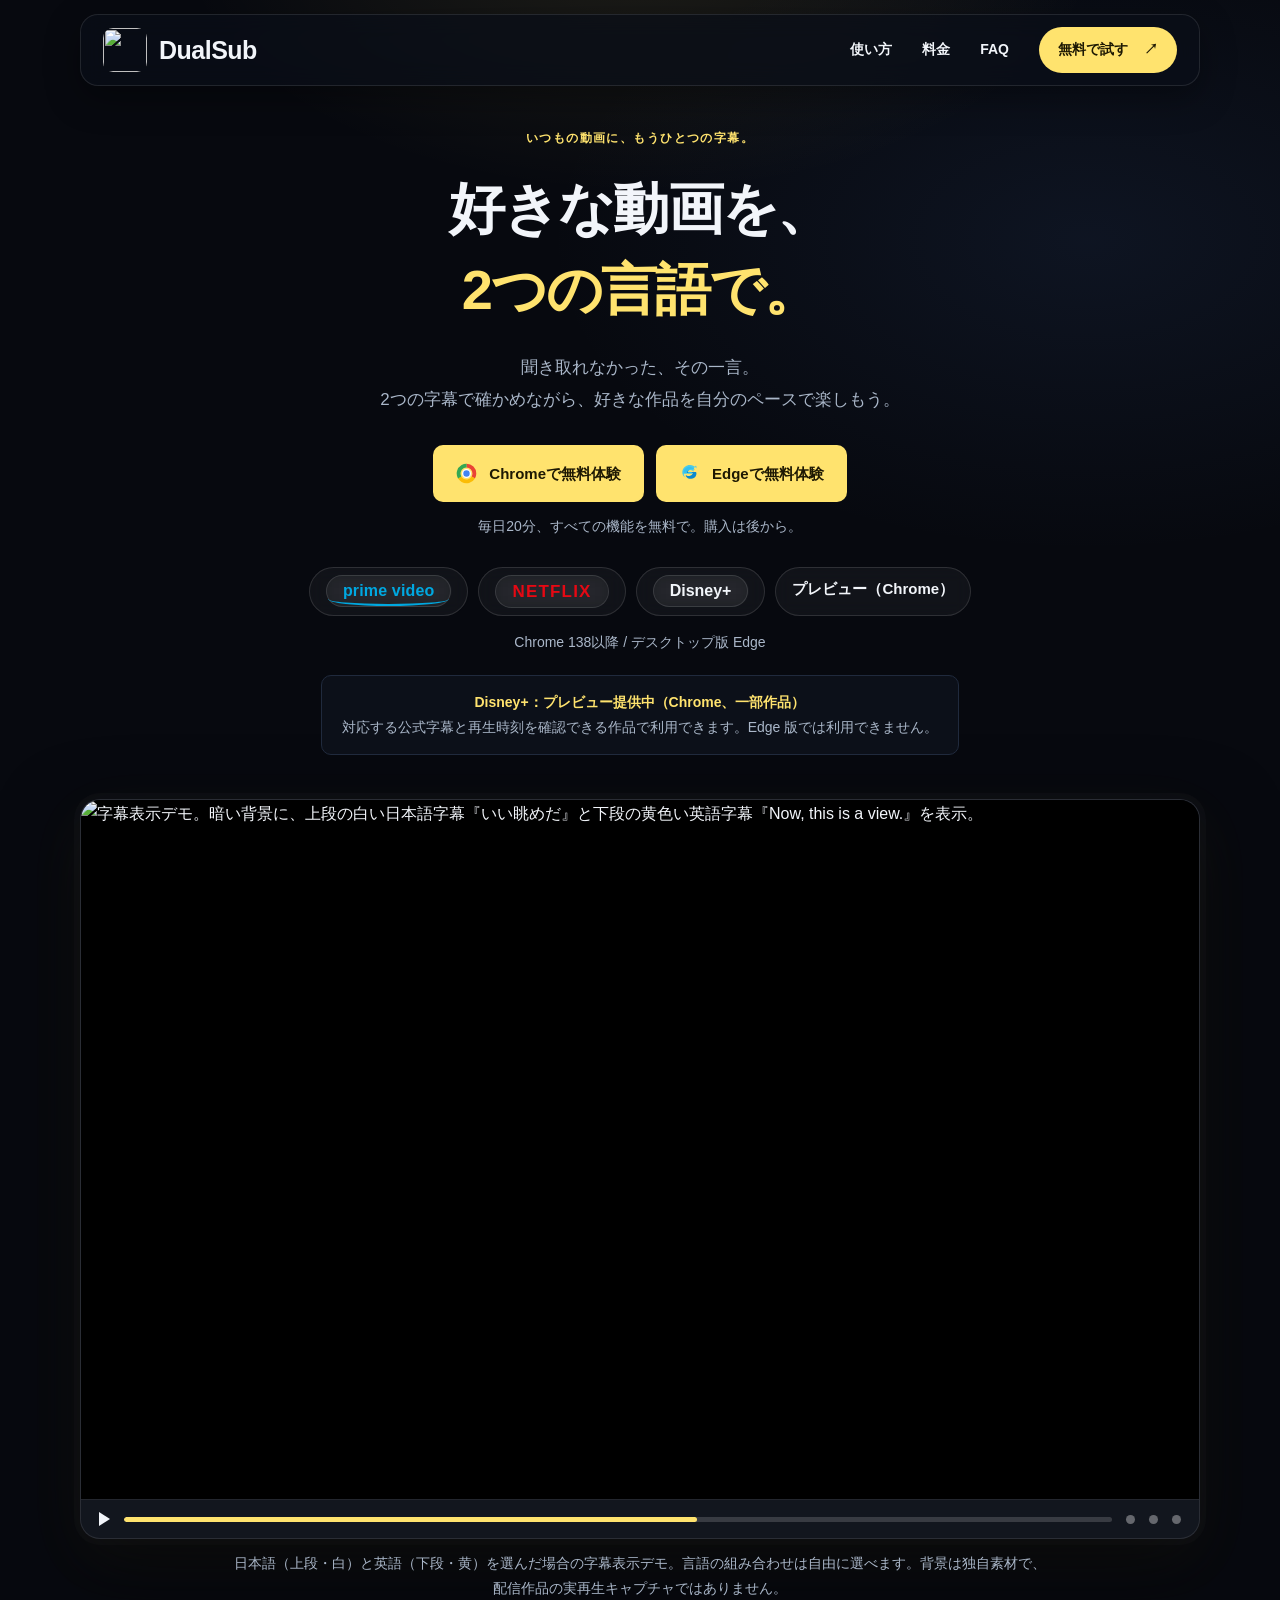
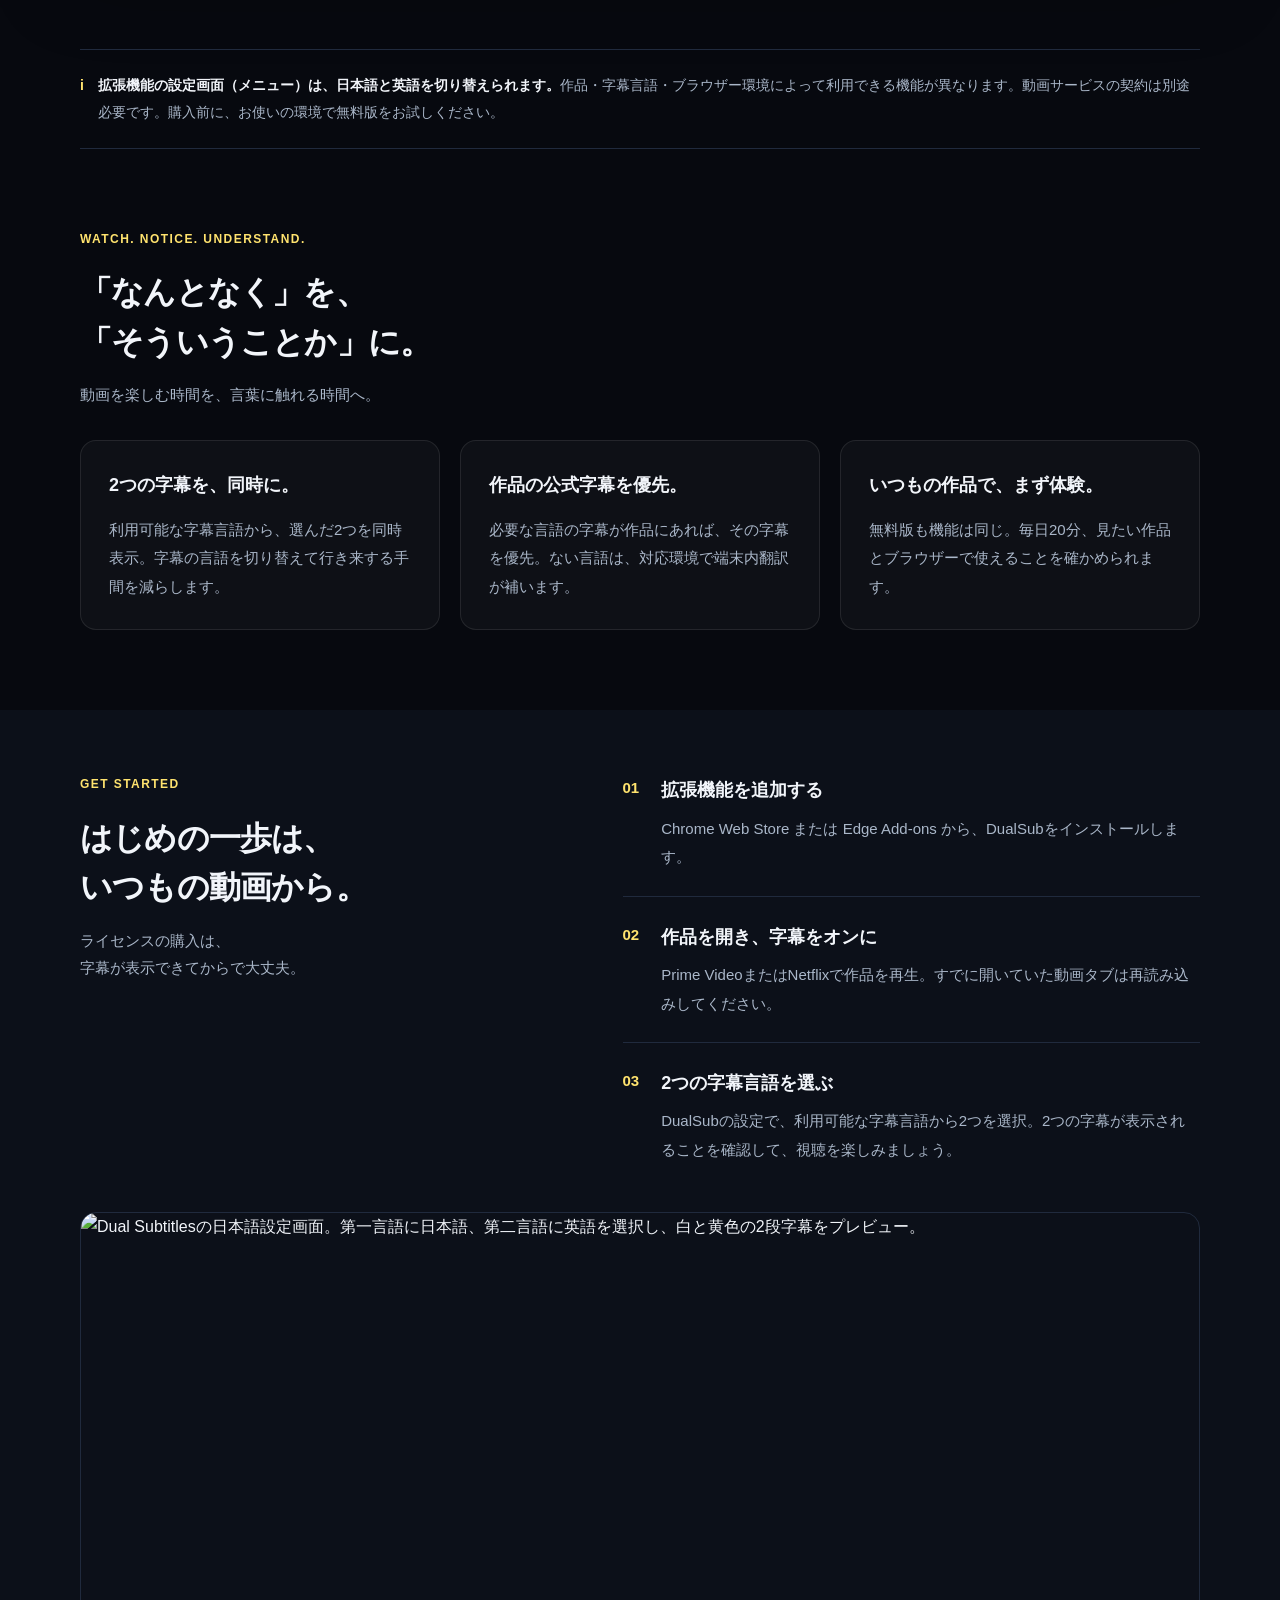
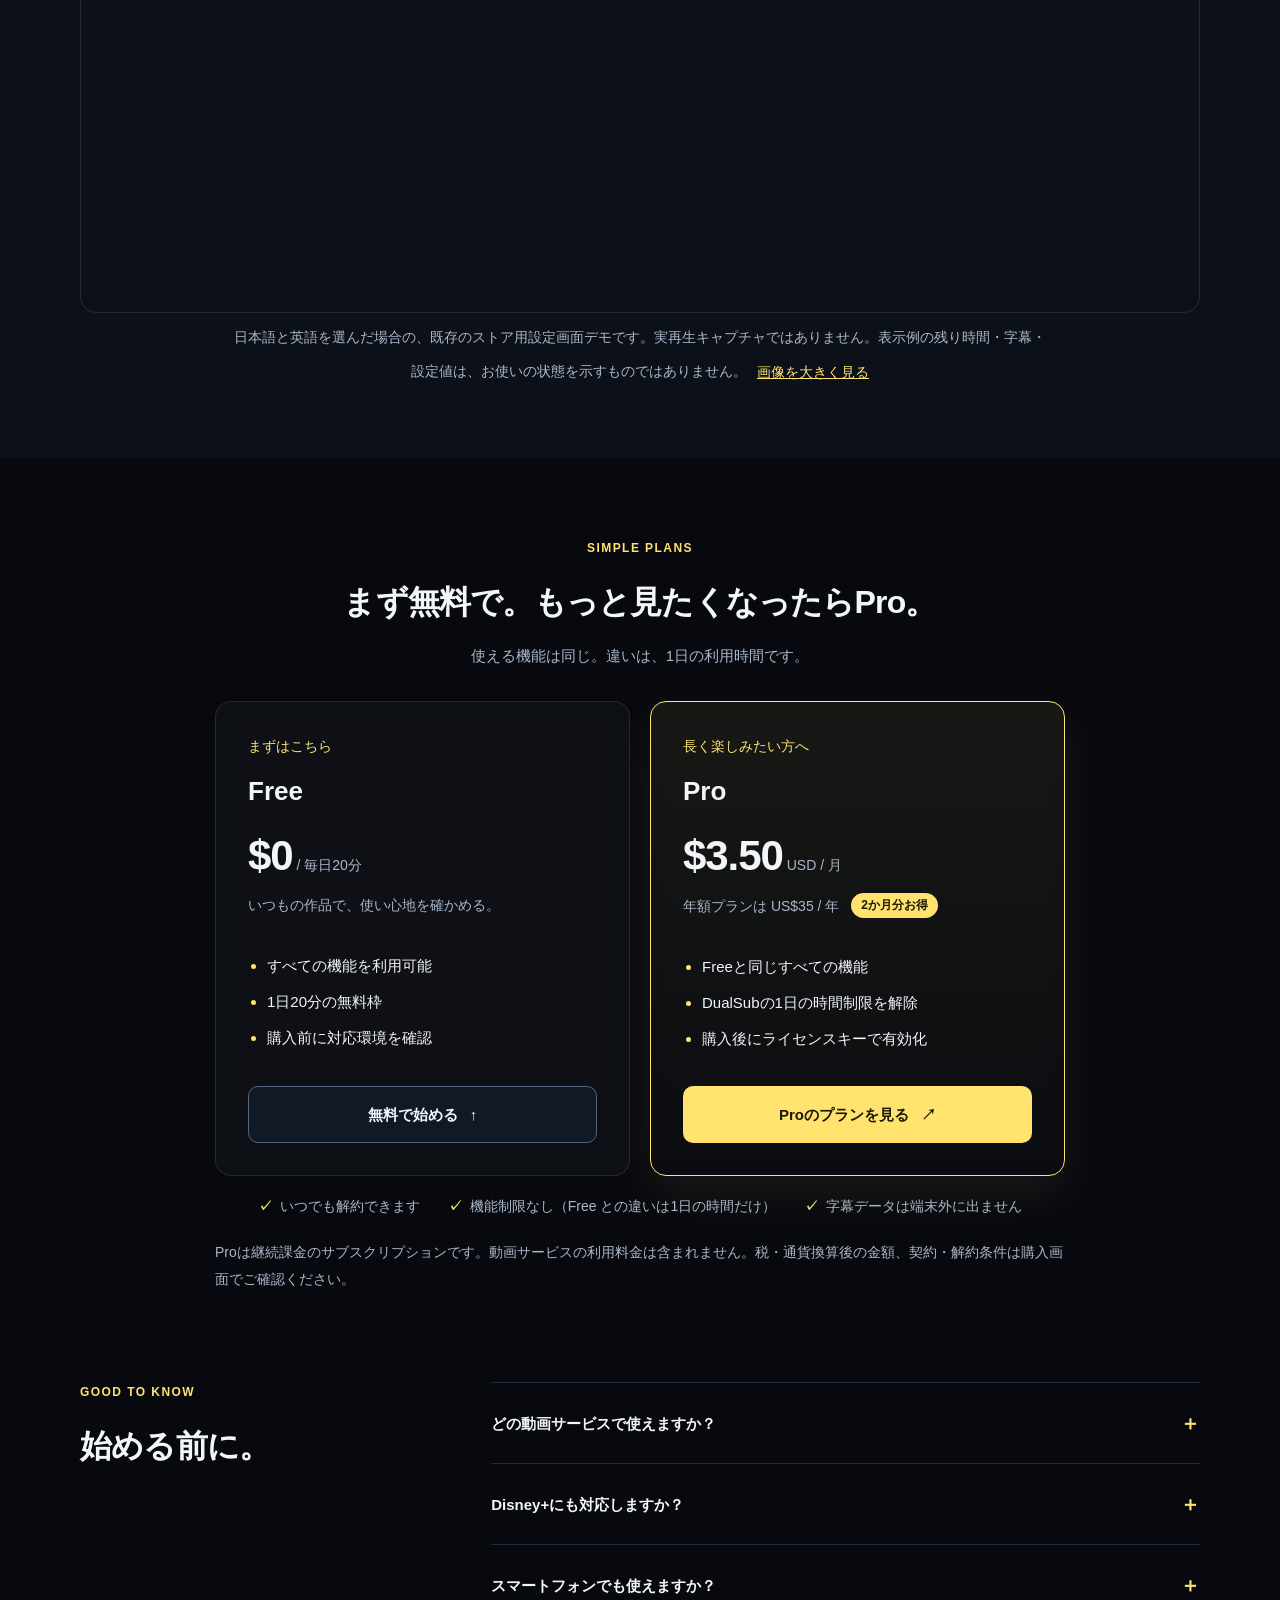
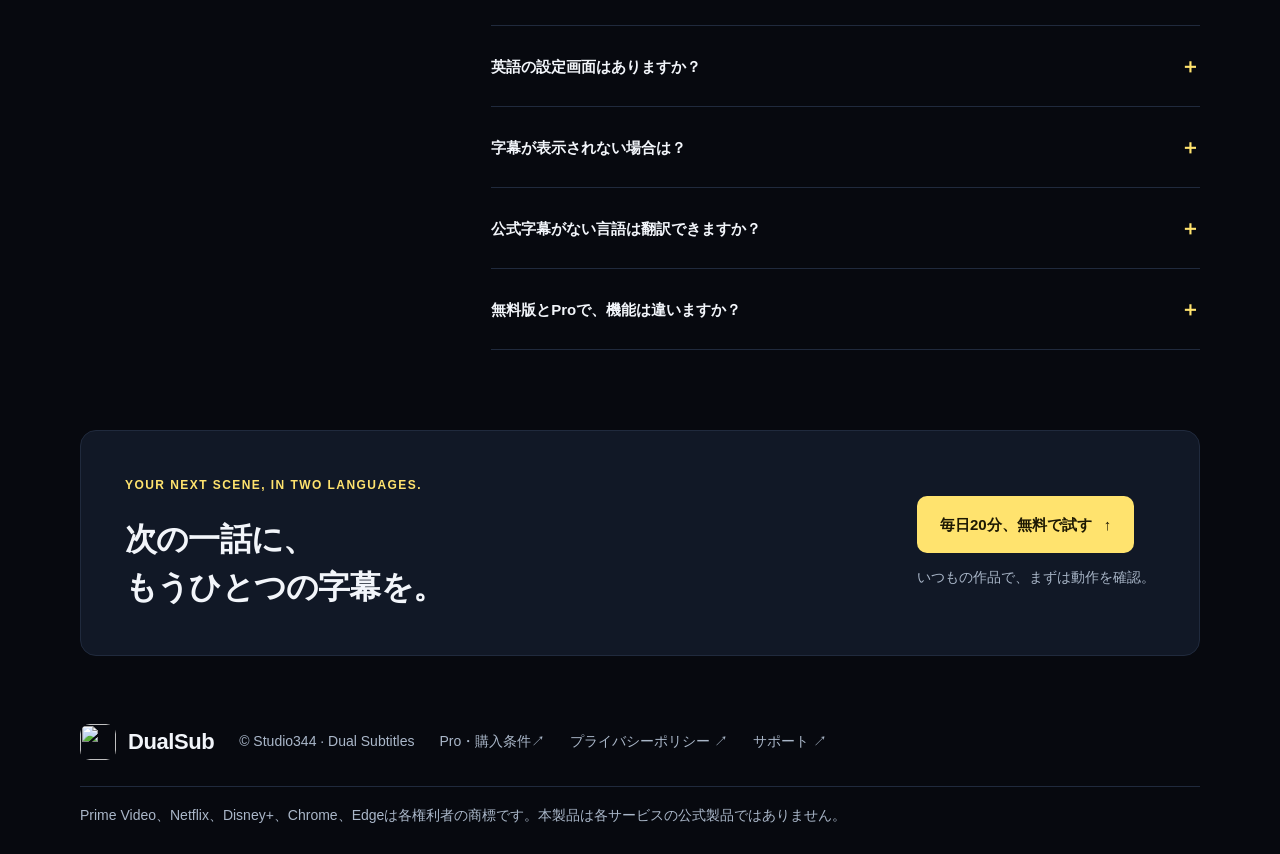
==== commit e58c06e1: "Disney+ の「プレビュー」表記をチップの外に出す" ====
--- a/index.html
+++ b/index.html
@@ -12,7 +12,7 @@
 <header class="header wrap"><a class="brand" href="#" aria-label="DualSub ホーム"><img class="brand-icon" src="./assets/dualsub-landing/icon-128.png" width="44" height="44" alt="">DualSub</a><nav aria-label="メインナビゲーション"><a href="#how">使い方</a><a href="#plans">料金</a><a href="#faq">FAQ</a><a class="nav-cta" href="#install">無料で試す <span aria-hidden="true">↗</span></a></nav></header>
 <main id="main-content">
 <section class="hero wrap" aria-labelledby="hero-title">
-<div class="hero-copy"><p class="eyebrow">いつもの動画に、もうひとつの字幕。</p><h1 id="hero-title">好きな動画を、<br><span>2つの言語で。</span></h1><p class="lead">聞き取れなかった、その一言。<br>2つの字幕で確かめながら、<br class="desktop-break">好きな作品を自分のペースで楽しもう。</p><div class="cta-row" id="install"><a class="button primary" href="https://chromewebstore.google.com/detail/gajnpdlffhjcgmbgiikbdcgimkfahaaf" target="_blank" rel="noopener noreferrer"><svg class="btn-icon" viewBox="0 0 24 24" aria-hidden="true" focusable="false"><circle cx="12" cy="12" r="9" fill="none" stroke="#ea4335" stroke-width="4.4" stroke-dasharray="18.85 37.7" transform="rotate(-90 12 12)"/><circle cx="12" cy="12" r="9" fill="none" stroke="#fbbc05" stroke-width="4.4" stroke-dasharray="18.85 37.7" transform="rotate(30 12 12)"/><circle cx="12" cy="12" r="9" fill="none" stroke="#34a853" stroke-width="4.4" stroke-dasharray="18.85 37.7" transform="rotate(150 12 12)"/><circle cx="12" cy="12" r="4.4" fill="#4285f4" stroke="#fff" stroke-width="1.5"/></svg>Chromeで無料体験</a><a class="button primary" href="https://microsoftedge.microsoft.com/addons/detail/mfnleajhnlhionejjjfojkgihihmjhjm" target="_blank" rel="noopener noreferrer"><svg class="btn-icon" viewBox="0 0 24 24" aria-hidden="true" focusable="false"><path fill="#0c88ce" d="M19.9 12.1c.1 1-.2 2-.8 2.9-1 1.6-2.9 2.7-5 2.9-2.6.3-5-.9-6.3-2.9-.3-.5.3-1.1.8-.8 1 .6 2.2.9 3.4.7 1.9-.3 3.4-1.6 3.9-3.4H6.2c-.6 0-1-.5-1-1.1.3-3.5 3.2-6.2 6.8-6.2 2.6 0 4.9 1.5 6 3.7-.9-.8-2-1.3-3.3-1.3-2.2 0-4.1 1.5-4.6 3.6h8.7c.6 0 1.1.5 1.1 1.1z"/><path fill="#37c6f4" d="M20.9 8.2C19.7 4.9 16.6 2.6 13 2.4 8.6 2.1 4.9 5 3.9 9.2c-.2.9-.2 1.9 0 2.8.4 2 1.7 3.7 3.5 4.7-1-.9-1.7-2.1-1.9-3.5-.1-.5.3-1 .8-1h9.5c-.4-1.3-1.7-2.2-3.1-2.2-1.2 0-2.2.6-2.8 1.6-.3.5-1 .2-.9-.4.3-1.9 2-3.3 4-3.3 1.5 0 2.9.8 3.6 2.1-.2-2.5.6-4.9 2.3-6.6.4-.4 1.1 0 1 .5v2.3z" opacity=".9"/></svg>Edgeで無料体験</a></div><p class="micro">毎日20分、すべての機能を無料で。購入は後から。</p><div class="compat"><span class="compat-chip"><span class="wm wm-prime">prime video</span></span><span class="compat-chip"><span class="wm wm-netflix">NETFLIX</span></span><span class="compat-chip"><span class="wm wm-disney">Disney+</span><span class="chip-note">プレビュー（Chrome）</span></span><span class="desktop-tag">Chrome 138以降 / デスクトップ版 Edge</span></div><p class="development-note"><strong>Disney+：プレビュー提供中（Chrome、一部作品）</strong><br>対応する公式字幕と再生時刻を確認できる作品で利用できます。Edge 版では利用できません。</p></div>
+<div class="hero-copy"><p class="eyebrow">いつもの動画に、もうひとつの字幕。</p><h1 id="hero-title">好きな動画を、<br><span>2つの言語で。</span></h1><p class="lead">聞き取れなかった、その一言。<br>2つの字幕で確かめながら、<br class="desktop-break">好きな作品を自分のペースで楽しもう。</p><div class="cta-row" id="install"><a class="button primary" href="https://chromewebstore.google.com/detail/gajnpdlffhjcgmbgiikbdcgimkfahaaf" target="_blank" rel="noopener noreferrer"><svg class="btn-icon" viewBox="0 0 24 24" aria-hidden="true" focusable="false"><circle cx="12" cy="12" r="9" fill="none" stroke="#ea4335" stroke-width="4.4" stroke-dasharray="18.85 37.7" transform="rotate(-90 12 12)"/><circle cx="12" cy="12" r="9" fill="none" stroke="#fbbc05" stroke-width="4.4" stroke-dasharray="18.85 37.7" transform="rotate(30 12 12)"/><circle cx="12" cy="12" r="9" fill="none" stroke="#34a853" stroke-width="4.4" stroke-dasharray="18.85 37.7" transform="rotate(150 12 12)"/><circle cx="12" cy="12" r="4.4" fill="#4285f4" stroke="#fff" stroke-width="1.5"/></svg>Chromeで無料体験</a><a class="button primary" href="https://microsoftedge.microsoft.com/addons/detail/mfnleajhnlhionejjjfojkgihihmjhjm" target="_blank" rel="noopener noreferrer"><svg class="btn-icon" viewBox="0 0 24 24" aria-hidden="true" focusable="false"><path fill="#0c88ce" d="M19.9 12.1c.1 1-.2 2-.8 2.9-1 1.6-2.9 2.7-5 2.9-2.6.3-5-.9-6.3-2.9-.3-.5.3-1.1.8-.8 1 .6 2.2.9 3.4.7 1.9-.3 3.4-1.6 3.9-3.4H6.2c-.6 0-1-.5-1-1.1.3-3.5 3.2-6.2 6.8-6.2 2.6 0 4.9 1.5 6 3.7-.9-.8-2-1.3-3.3-1.3-2.2 0-4.1 1.5-4.6 3.6h8.7c.6 0 1.1.5 1.1 1.1z"/><path fill="#37c6f4" d="M20.9 8.2C19.7 4.9 16.6 2.6 13 2.4 8.6 2.1 4.9 5 3.9 9.2c-.2.9-.2 1.9 0 2.8.4 2 1.7 3.7 3.5 4.7-1-.9-1.7-2.1-1.9-3.5-.1-.5.3-1 .8-1h9.5c-.4-1.3-1.7-2.2-3.1-2.2-1.2 0-2.2.6-2.8 1.6-.3.5-1 .2-.9-.4.3-1.9 2-3.3 4-3.3 1.5 0 2.9.8 3.6 2.1-.2-2.5.6-4.9 2.3-6.6.4-.4 1.1 0 1 .5v2.3z" opacity=".9"/></svg>Edgeで無料体験</a></div><p class="micro">毎日20分、すべての機能を無料で。購入は後から。</p><div class="compat"><span class="compat-chip"><span class="wm wm-prime">prime video</span></span><span class="compat-chip"><span class="wm wm-netflix">NETFLIX</span></span><span class="compat-chip"><span class="wm wm-disney">Disney+</span></span><span class="compat-note">プレビュー（Chrome）</span><span class="desktop-tag">Chrome 138以降 / デスクトップ版 Edge</span></div><p class="development-note"><strong>Disney+：プレビュー提供中（Chrome、一部作品）</strong><br>対応する公式字幕と再生時刻を確認できる作品で利用できます。Edge 版では利用できません。</p></div>
 <figure class="product-visual"><div class="player-frame"><div class="player-screen"><img src="./assets/dualsub-landing/subtitle-display.png" width="1280" height="800" alt="字幕表示デモ。暗い背景に、上段の白い日本語字幕『いい眺めだ』と下段の黄色い英語字幕『Now, this is a view.』を表示。" fetchpriority="high"></div><div class="player-bar" aria-hidden="true"><span class="player-toggle"></span><span class="player-progress"><span class="player-progress-fill"></span></span><span class="player-dot"></span><span class="player-dot"></span><span class="player-dot"></span></div></div><figcaption>日本語（上段・白）と英語（下段・黄）を選んだ場合の字幕表示デモ。言語の組み合わせは自由に選べます。背景は独自素材で、配信作品の実再生キャプチャではありません。</figcaption></figure>
 </section>
 <div class="conditions wrap"><span class="info-icon" aria-hidden="true">i</span><p><strong>拡張機能の設定画面（メニュー）は、日本語と英語を切り替えられます。</strong>作品・字幕言語・ブラウザー環境によって利用できる機能が異なります。動画サービスの契約は別途必要です。購入前に、お使いの環境で無料版をお試しください。</p></div>
--- a/assets/dualsub-landing/styles.css
+++ b/assets/dualsub-landing/styles.css
@@ -88,3 +88,6 @@
   .benefit{padding:26px}
   .compat-chip{padding:8px 15px}
 }
+
+/* ===== Phase 1 v2.3: store button icons (2026-11-23) ===== */
+.btn-icon{width:21px;height:21px;flex-shrink:0;display:block}
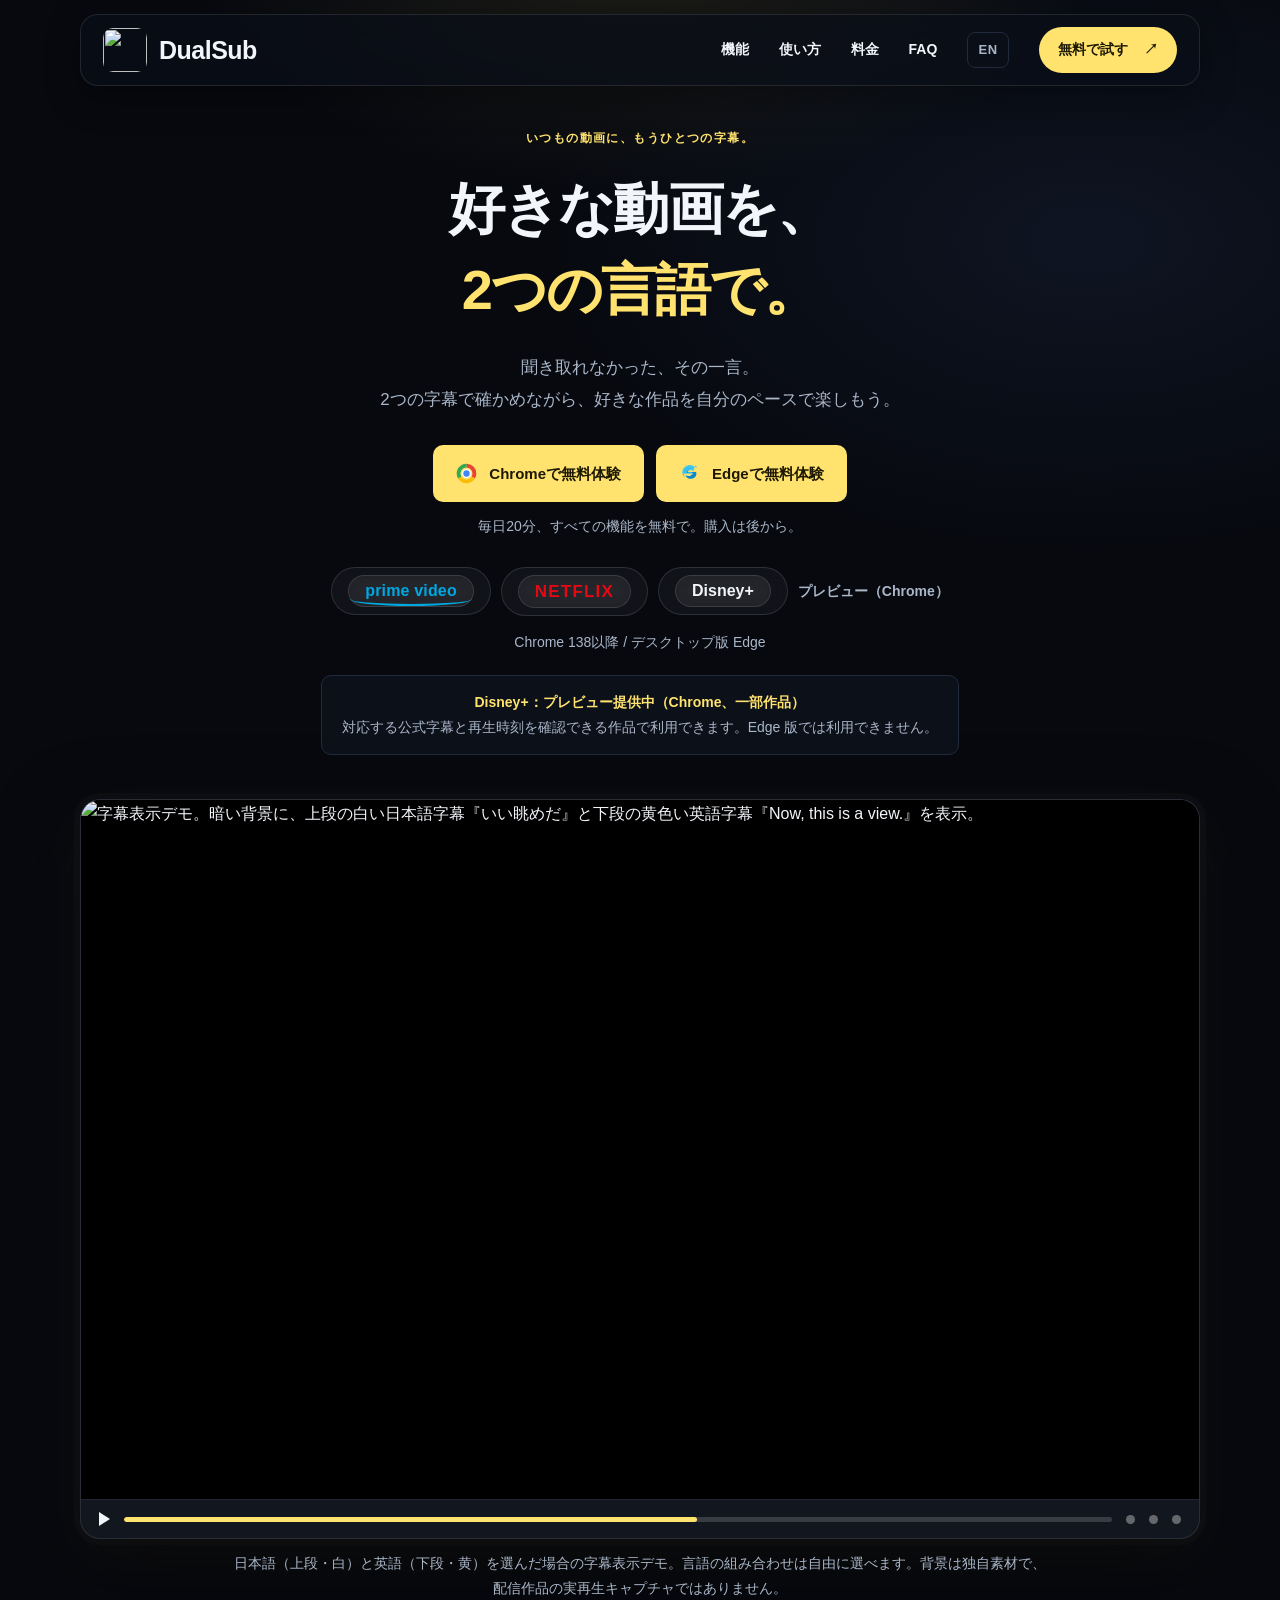
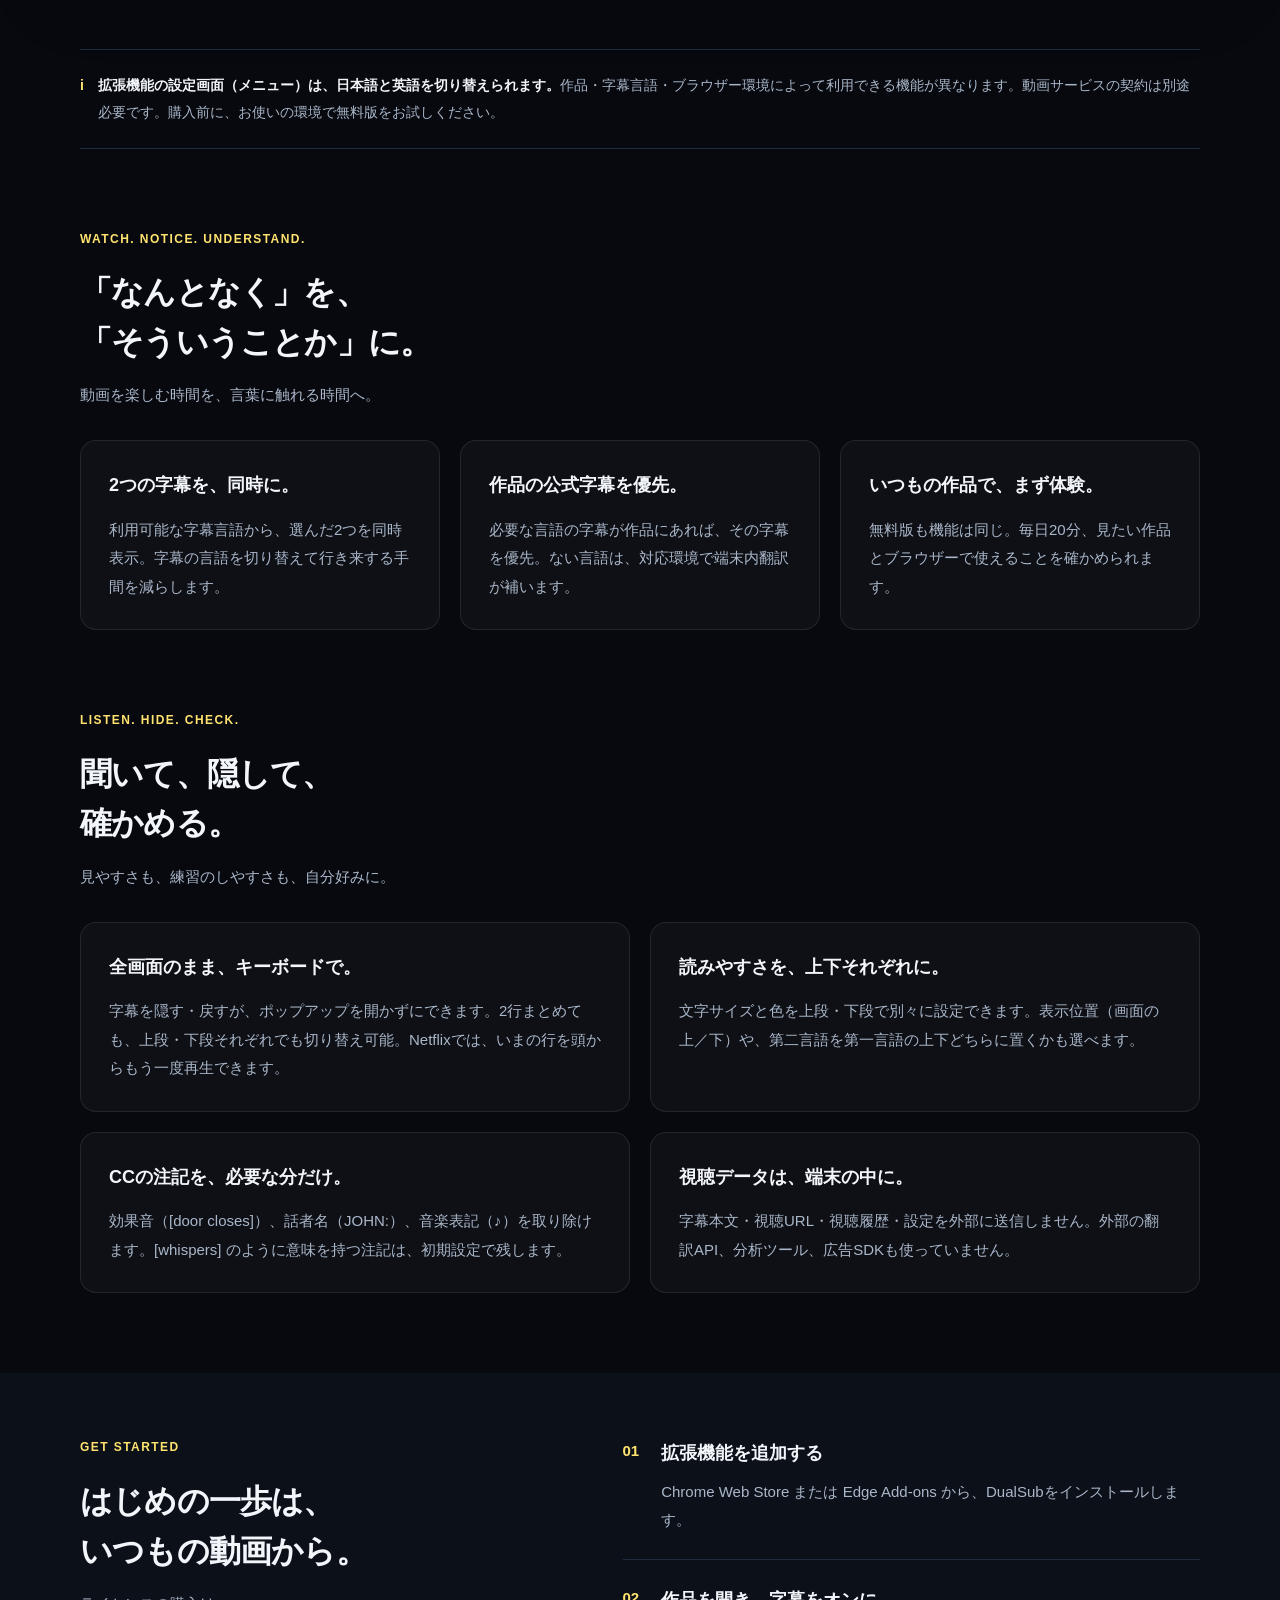
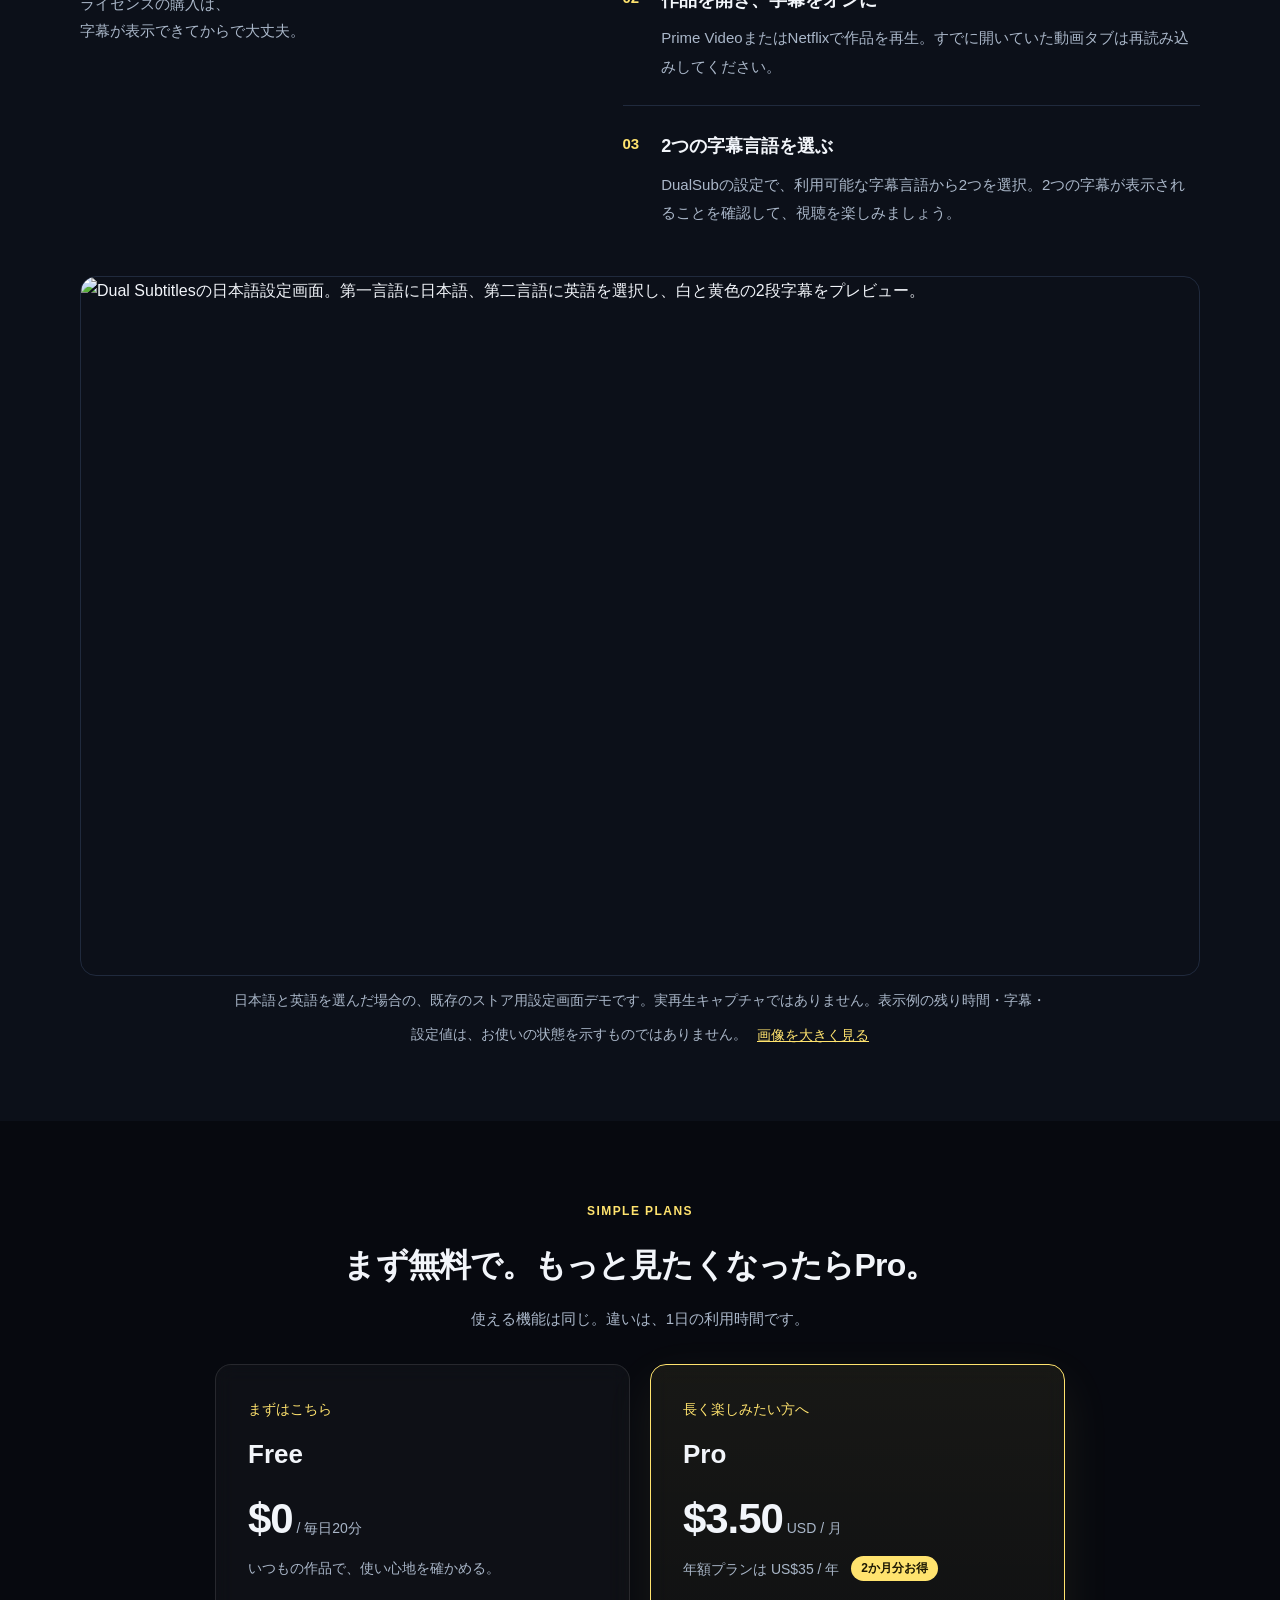
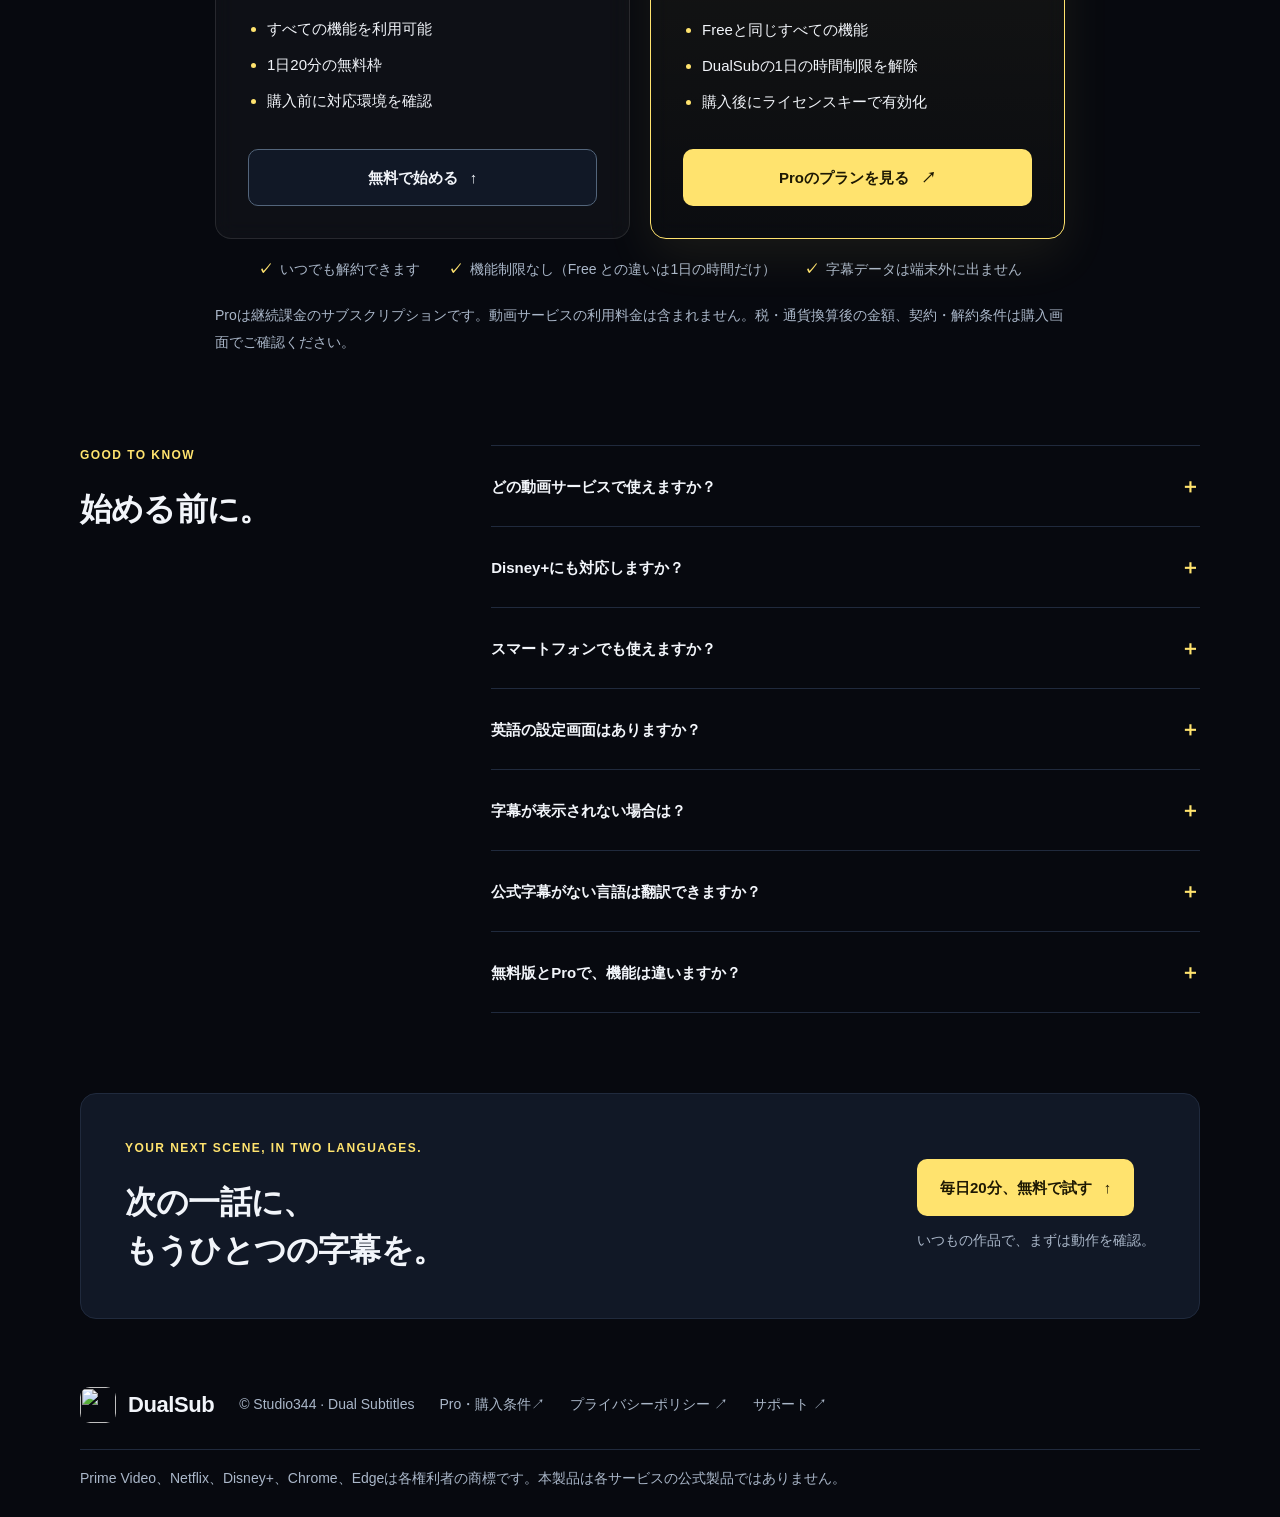
==== commit 058b648f: "サイト刷新 第2弾：リンクカード画像とファビコン、英語版ページ、機能紹介セクションを追加 Co-Authored-By: Claude Opus 5.5 <noreply@anthropic.com>" ====
--- a/index.html
+++ b/index.html
@@ -5,11 +5,18 @@
 <meta name="description" content="好きな動画を、2つの言語で。DualSubはPrime Video・Netflixで、利用可能な字幕言語から選んだ2つを同時表示するデスクトップ向け拡張機能。まずは毎日20分、無料で試せます。">
 <meta http-equiv="Content-Security-Policy" content="default-src 'none'; style-src 'self'; img-src 'self' data:; base-uri 'none'; form-action 'none'">
 <meta name="theme-color" content="#07090f"><title>DualSub — 好きな動画を、2つの言語で。</title>
+<link rel="canonical" href="https://himiyosh.github.io/dualsub-site/">
+<link rel="alternate" hreflang="ja" href="https://himiyosh.github.io/dualsub-site/"><link rel="alternate" hreflang="en" href="https://himiyosh.github.io/dualsub-site/en/"><link rel="alternate" hreflang="x-default" href="https://himiyosh.github.io/dualsub-site/">
+<link rel="icon" type="image/png" sizes="32x32" href="./assets/dualsub-landing/favicon-32.png"><link rel="icon" type="image/png" sizes="128x128" href="./assets/dualsub-landing/icon-128.png"><link rel="apple-touch-icon" href="./assets/dualsub-landing/apple-touch-icon.png">
+<meta property="og:type" content="website"><meta property="og:site_name" content="DualSub"><meta property="og:locale" content="ja_JP"><meta property="og:locale:alternate" content="en_US">
+<meta property="og:title" content="DualSub｜好きな動画を、2つの言語で。"><meta property="og:description" content="Prime Video・Netflixで、利用可能な字幕言語から選んだ2つを同時表示。毎日20分、無料で試せます。">
+<meta property="og:url" content="https://himiyosh.github.io/dualsub-site/"><meta property="og:image" content="https://himiyosh.github.io/dualsub-site/assets/dualsub-landing/og-image.png"><meta property="og:image:width" content="1200"><meta property="og:image:height" content="630"><meta property="og:image:alt" content="DualSub。好きな動画を、2つの言語で。日本語と英語の2段字幕の表示イメージ。">
+<meta name="twitter:card" content="summary_large_image">
 <link rel="stylesheet" href="./assets/dualsub-landing/styles.css">
 </head>
 <body data-page="dual-subtitles">
 <a class="skip" href="#main-content">本文へ移動</a>
-<header class="header wrap"><a class="brand" href="#" aria-label="DualSub ホーム"><img class="brand-icon" src="./assets/dualsub-landing/icon-128.png" width="44" height="44" alt="">DualSub</a><nav aria-label="メインナビゲーション"><a href="#how">使い方</a><a href="#plans">料金</a><a href="#faq">FAQ</a><a class="nav-cta" href="#install">無料で試す <span aria-hidden="true">↗</span></a></nav></header>
+<header class="header wrap"><a class="brand" href="#" aria-label="DualSub ホーム"><img class="brand-icon" src="./assets/dualsub-landing/icon-128.png" width="44" height="44" alt="">DualSub</a><nav aria-label="メインナビゲーション"><a href="#features">機能</a><a href="#how">使い方</a><a href="#plans">料金</a><a href="#faq">FAQ</a><a class="nav-lang" href="./en/" hreflang="en" lang="en" aria-label="English version">EN</a><a class="nav-cta" href="#install">無料で試す <span aria-hidden="true">↗</span></a></nav></header>
 <main id="main-content">
 <section class="hero wrap" aria-labelledby="hero-title">
 <div class="hero-copy"><p class="eyebrow">いつもの動画に、もうひとつの字幕。</p><h1 id="hero-title">好きな動画を、<br><span>2つの言語で。</span></h1><p class="lead">聞き取れなかった、その一言。<br>2つの字幕で確かめながら、<br class="desktop-break">好きな作品を自分のペースで楽しもう。</p><div class="cta-row" id="install"><a class="button primary" href="https://chromewebstore.google.com/detail/gajnpdlffhjcgmbgiikbdcgimkfahaaf" target="_blank" rel="noopener noreferrer"><svg class="btn-icon" viewBox="0 0 24 24" aria-hidden="true" focusable="false"><circle cx="12" cy="12" r="9" fill="none" stroke="#ea4335" stroke-width="4.4" stroke-dasharray="18.85 37.7" transform="rotate(-90 12 12)"/><circle cx="12" cy="12" r="9" fill="none" stroke="#fbbc05" stroke-width="4.4" stroke-dasharray="18.85 37.7" transform="rotate(30 12 12)"/><circle cx="12" cy="12" r="9" fill="none" stroke="#34a853" stroke-width="4.4" stroke-dasharray="18.85 37.7" transform="rotate(150 12 12)"/><circle cx="12" cy="12" r="4.4" fill="#4285f4" stroke="#fff" stroke-width="1.5"/></svg>Chromeで無料体験</a><a class="button primary" href="https://microsoftedge.microsoft.com/addons/detail/mfnleajhnlhionejjjfojkgihihmjhjm" target="_blank" rel="noopener noreferrer"><svg class="btn-icon" viewBox="0 0 24 24" aria-hidden="true" focusable="false"><path fill="#0c88ce" d="M19.9 12.1c.1 1-.2 2-.8 2.9-1 1.6-2.9 2.7-5 2.9-2.6.3-5-.9-6.3-2.9-.3-.5.3-1.1.8-.8 1 .6 2.2.9 3.4.7 1.9-.3 3.4-1.6 3.9-3.4H6.2c-.6 0-1-.5-1-1.1.3-3.5 3.2-6.2 6.8-6.2 2.6 0 4.9 1.5 6 3.7-.9-.8-2-1.3-3.3-1.3-2.2 0-4.1 1.5-4.6 3.6h8.7c.6 0 1.1.5 1.1 1.1z"/><path fill="#37c6f4" d="M20.9 8.2C19.7 4.9 16.6 2.6 13 2.4 8.6 2.1 4.9 5 3.9 9.2c-.2.9-.2 1.9 0 2.8.4 2 1.7 3.7 3.5 4.7-1-.9-1.7-2.1-1.9-3.5-.1-.5.3-1 .8-1h9.5c-.4-1.3-1.7-2.2-3.1-2.2-1.2 0-2.2.6-2.8 1.6-.3.5-1 .2-.9-.4.3-1.9 2-3.3 4-3.3 1.5 0 2.9.8 3.6 2.1-.2-2.5.6-4.9 2.3-6.6.4-.4 1.1 0 1 .5v2.3z" opacity=".9"/></svg>Edgeで無料体験</a></div><p class="micro">毎日20分、すべての機能を無料で。購入は後から。</p><div class="compat"><span class="compat-chip"><span class="wm wm-prime">prime video</span></span><span class="compat-chip"><span class="wm wm-netflix">NETFLIX</span></span><span class="compat-chip"><span class="wm wm-disney">Disney+</span></span><span class="compat-note">プレビュー（Chrome）</span><span class="desktop-tag">Chrome 138以降 / デスクトップ版 Edge</span></div><p class="development-note"><strong>Disney+：プレビュー提供中（Chrome、一部作品）</strong><br>対応する公式字幕と再生時刻を確認できる作品で利用できます。Edge 版では利用できません。</p></div>
@@ -17,6 +24,7 @@
 </section>
 <div class="conditions wrap"><span class="info-icon" aria-hidden="true">i</span><p><strong>拡張機能の設定画面（メニュー）は、日本語と英語を切り替えられます。</strong>作品・字幕言語・ブラウザー環境によって利用できる機能が異なります。動画サービスの契約は別途必要です。購入前に、お使いの環境で無料版をお試しください。</p></div>
 <section class="section wrap" aria-labelledby="benefits-title"><div class="section-heading"><p class="eyebrow">WATCH. NOTICE. UNDERSTAND.</p><h2 id="benefits-title">「なんとなく」を、<br>「そういうことか」に。</h2><p>動画を楽しむ時間を、言葉に触れる時間へ。</p></div><div class="benefit-grid"><article class="benefit"><h3>2つの字幕を、同時に。</h3><p>利用可能な字幕言語から、選んだ2つを同時表示。字幕の言語を切り替えて行き来する手間を減らします。</p></article><article class="benefit"><h3>作品の公式字幕を優先。</h3><p>必要な言語の字幕が作品にあれば、その字幕を優先。ない言語は、対応環境で端末内翻訳が補います。</p></article><article class="benefit"><h3>いつもの作品で、まず体験。</h3><p>無料版も機能は同じ。毎日20分、見たい作品とブラウザーで使えることを確かめられます。</p></article></div></section>
+<section class="section wrap features" id="features" aria-labelledby="features-title"><div class="section-heading"><p class="eyebrow">LISTEN. HIDE. CHECK.</p><h2 id="features-title">聞いて、隠して、<br>確かめる。</h2><p>見やすさも、練習のしやすさも、自分好みに。</p></div><div class="feature-grid"><article class="benefit"><h3>全画面のまま、キーボードで。</h3><p>字幕を隠す・戻すが、ポップアップを開かずにできます。2行まとめても、上段・下段それぞれでも切り替え可能。Netflixでは、いまの行を頭からもう一度再生できます。</p></article><article class="benefit"><h3>読みやすさを、上下それぞれに。</h3><p>文字サイズと色を上段・下段で別々に設定できます。表示位置（画面の上／下）や、第二言語を第一言語の上下どちらに置くかも選べます。</p></article><article class="benefit"><h3>CCの注記を、必要な分だけ。</h3><p>効果音（[door closes]）、話者名（JOHN:）、音楽表記（♪）を取り除けます。[whispers] のように意味を持つ注記は、初期設定で残します。</p></article><article class="benefit"><h3>視聴データは、端末の中に。</h3><p>字幕本文・視聴URL・視聴履歴・設定を外部に送信しません。外部の翻訳API、分析ツール、広告SDKも使っていません。</p></article></div></section>
 <section class="how-section" id="how" aria-labelledby="how-title"><div class="wrap how-layout"><div class="section-heading"><p class="eyebrow">GET STARTED</p><h2 id="how-title">はじめの一歩は、<br>いつもの動画から。</h2><p>ライセンスの購入は、<br>字幕が表示できてからで大丈夫。</p></div><ol class="steps"><li><span class="step-number">01</span><div><h3>拡張機能を追加する</h3><p>Chrome Web Store または Edge Add-ons から、DualSubをインストールします。</p></div></li><li><span class="step-number">02</span><div><h3>作品を開き、字幕をオンに</h3><p>Prime VideoまたはNetflixで作品を再生。すでに開いていた動画タブは再読み込みしてください。</p></div></li><li><span class="step-number">03</span><div><h3>2つの字幕言語を選ぶ</h3><p>DualSubの設定で、利用可能な字幕言語から2つを選択。2つの字幕が表示されることを確認して、視聴を楽しみましょう。</p></div></li></ol></div><figure class="product-visual settings-visual wrap"><div class="settings-crop"><img src="./assets/dualsub-landing/settings-screen.png" width="1280" height="800" alt="Dual Subtitlesの日本語設定画面。第一言語に日本語、第二言語に英語を選択し、白と黄色の2段字幕をプレビュー。" loading="lazy"></div><figcaption>日本語と英語を選んだ場合の、既存のストア用設定画面デモです。実再生キャプチャではありません。表示例の残り時間・字幕・設定値は、お使いの状態を示すものではありません。<a href="./assets/dualsub-landing/settings-screen.png">画像を大きく見る</a></figcaption></figure></section>
 <section class="section wrap plans" id="plans" aria-labelledby="plans-title"><div class="section-heading centered"><p class="eyebrow">SIMPLE PLANS</p><h2 id="plans-title">まず無料で。<br class="mobile-break">もっと見たくなったらPro。</h2><p>使える機能は同じ。違いは、1日の利用時間です。</p></div><div class="plan-grid"><article class="plan"><span class="plan-tag">まずはこちら</span><h3>Free</h3><div class="price">$0<span> / 毎日20分</span></div><p>いつもの作品で、使い心地を確かめる。</p><ul><li>すべての機能を利用可能</li><li>1日20分の無料枠</li><li>購入前に対応環境を確認</li></ul><a class="button secondary full" href="#install">無料で始める <span aria-hidden="true">↑</span></a></article><article class="plan pro"><span class="plan-tag">長く楽しみたい方へ</span><h3>Pro</h3><div class="price">$3.50<span> USD / 月</span></div><p class="annual">年額プランは US$35 / 年 <span class="annual-badge">2か月分お得</span></p><ul><li>Freeと同じすべての機能</li><li>DualSubの1日の時間制限を解除</li><li>購入後にライセンスキーで有効化</li></ul><a class="button primary full" href="https://himiyosh.gumroad.com/l/dual-subtitles-pro" target="_blank" rel="noopener noreferrer">Proのプランを見る <span aria-hidden="true">↗</span></a></article></div><ul class="plan-assurance"><li>いつでも解約できます</li><li>機能制限なし（Free との違いは1日の時間だけ）</li><li>字幕データは端末外に出ません</li></ul><p class="pricing-note">Proは継続課金のサブスクリプションです。動画サービスの利用料金は含まれません。税・通貨換算後の金額、契約・解約条件は購入画面でご確認ください。</p></section>
 <section class="section wrap faq-section" id="faq" aria-labelledby="faq-title"><div class="section-heading"><p class="eyebrow">GOOD TO KNOW</p><h2 id="faq-title">始める前に。</h2></div><div class="faqs"><details><summary>どの動画サービスで使えますか？<span aria-hidden="true">＋</span></summary><p>Prime VideoとNetflixを対象としたデスクトップ向け拡張機能です。すべての作品・字幕言語での動作を保証するものではありません。お使いの作品で、購入前に無料版の表示をご確認ください。</p></details><details><summary>Disney+にも対応しますか？<span aria-hidden="true">＋</span></summary><p>はい。Chrome 版では Disney+ プレビュー（一部作品）を利用できます。対応する公式字幕と再生時刻を確認できる作品が対象で、拡張機能 1.0.12 以降が必要です。Edge 版では利用できません。字幕の有無や種類は作品によって異なります。</p></details><details><summary>スマートフォンでも使えますか？<span aria-hidden="true">＋</span></summary><p>このページで案内するDualSubは、デスクトップ版Chrome／Edge向けです。スマートフォンの動画アプリ向けの拡張機能ではありません。</p></details><details><summary>英語の設定画面はありますか？<span aria-hidden="true">＋</span></summary><p>はい。設定の「メニュー言語」で日本語・英語を選べます。初期設定では、対応している場合はブラウザーの表示言語に合わせます。字幕として選べる言語とは別です。</p></details><details><summary>字幕が表示されない場合は？<span aria-hidden="true">＋</span></summary><p>まず動画サービス側の字幕がオンか確認し、インストール前から開いていた動画タブを再読み込みしてください。作品に希望の字幕がない場合や、ブラウザー・言語が端末内翻訳に対応していない場合は、希望どおりに表示できないことがあります。</p></details><details><summary>公式字幕がない言語は翻訳できますか？<span aria-hidden="true">＋</span></summary><p>対応するブラウザー・言語・環境では端末内翻訳を利用できます。すべての環境や言語で利用できるわけではなく、翻訳の品質も内容により異なります。</p></details><details><summary>無料版とProで、機能は違いますか？<span aria-hidden="true">＋</span></summary><p>機能は同じです。無料版は1日20分の利用枠があり、ProはDualSubの1日の時間制限を解除します。動画サービス自体の契約は、どちらも別途必要です。</p></details></div></section>
--- a/assets/dualsub-landing/styles.css
+++ b/assets/dualsub-landing/styles.css
@@ -91,3 +91,12 @@
 
 /* ===== Phase 1 v2.3: store button icons (2026-11-23) ===== */
 .btn-icon{width:21px;height:21px;flex-shrink:0;display:block}
+
+.compat{align-items:center}
+.compat-note{font-size:14px;font-weight:600;color:var(--muted)}
+.compat .compat-note{border:0;background:none;border-radius:0;padding:0;backdrop-filter:none;-webkit-backdrop-filter:none}
+.compat span.compat-note{border:0;background:none;border-radius:0;padding:0;backdrop-filter:none;-webkit-backdrop-filter:none}
+/* Phase 2: feature grid and language switch */
+.features{padding-top:0}.feature-grid{display:grid;grid-template-columns:repeat(2,1fr);gap:20px}.header nav>a.nav-lang{font-size:13px;letter-spacing:.06em;color:var(--muted);border:1px solid var(--line);border-radius:8px;padding:0 10px;min-height:36px}.header nav>a.nav-lang:hover{color:var(--ink);text-decoration:none;border-color:#53657b}
+@media(max-width:900px){.feature-grid{gap:14px}}
+@media(max-width:760px){.feature-grid{grid-template-columns:1fr}.header nav>a.nav-lang{display:inline-flex;min-height:44px}.header nav{gap:10px}}
